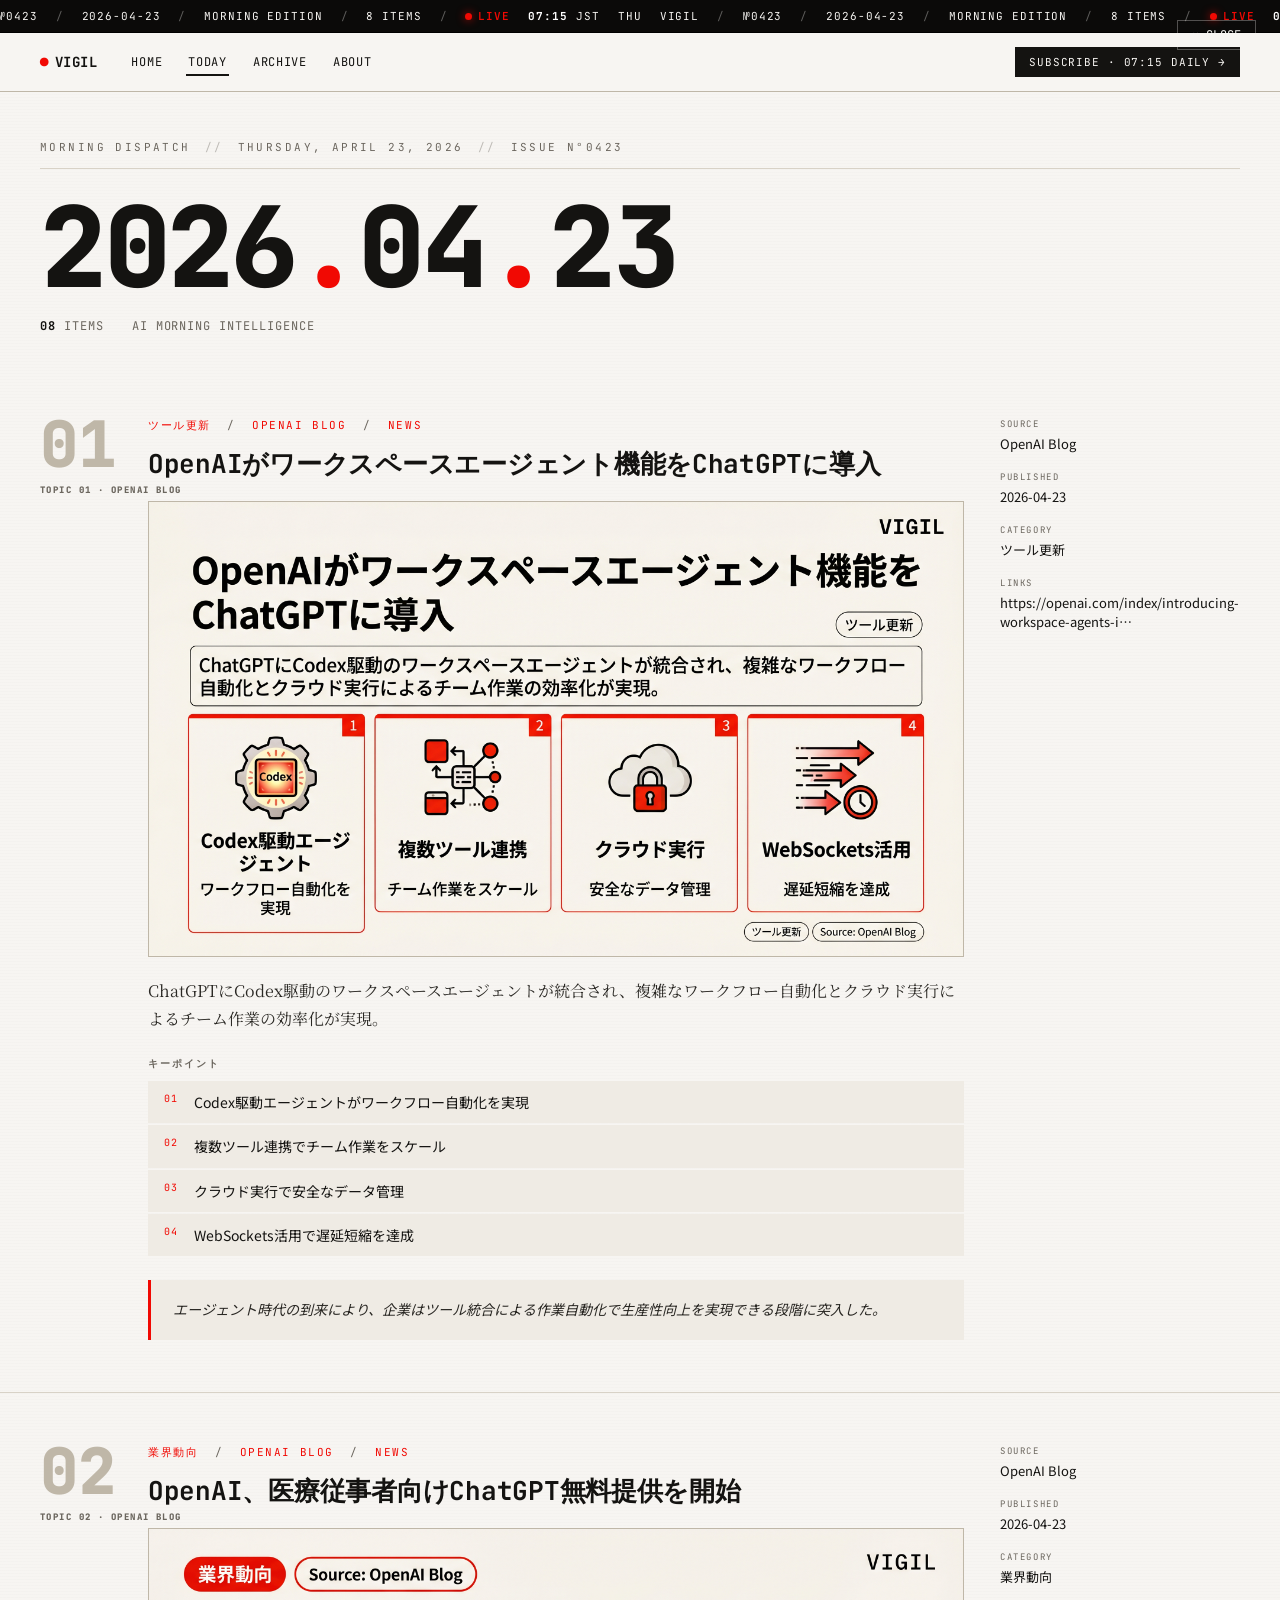
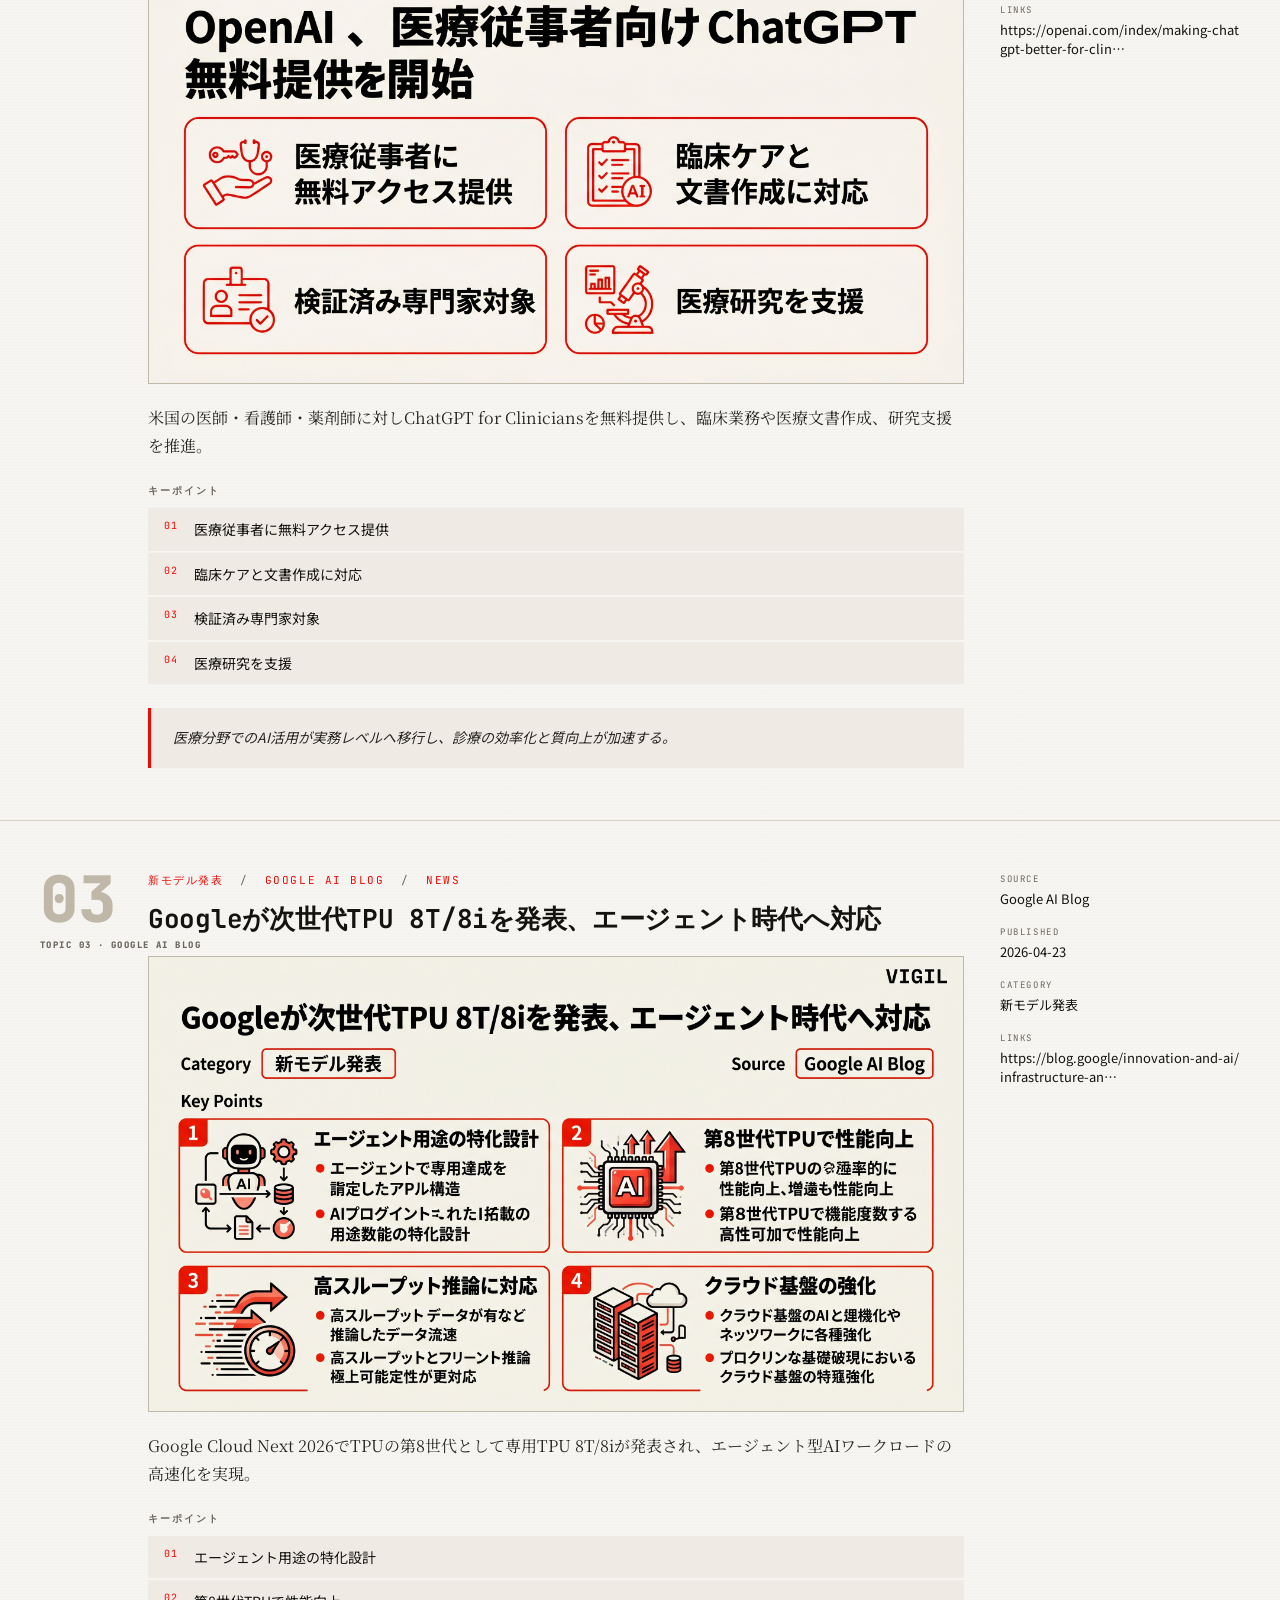
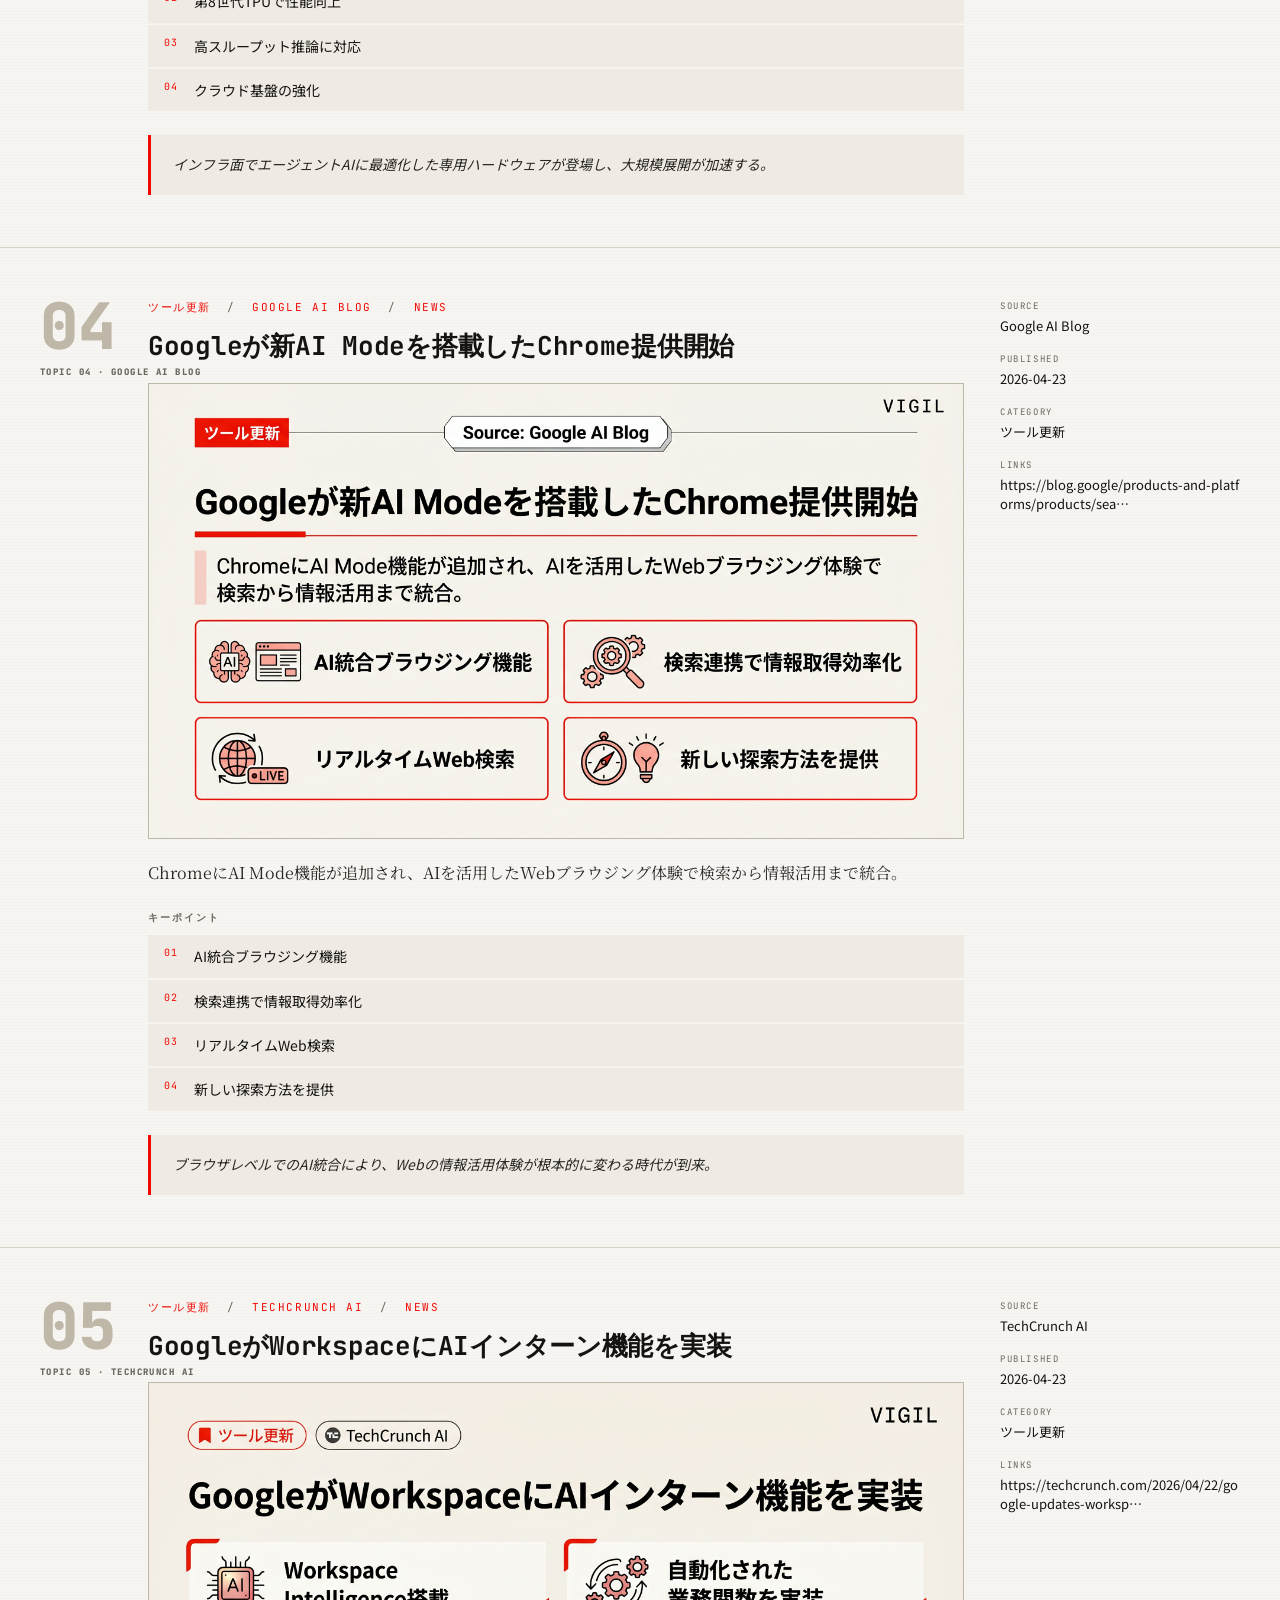
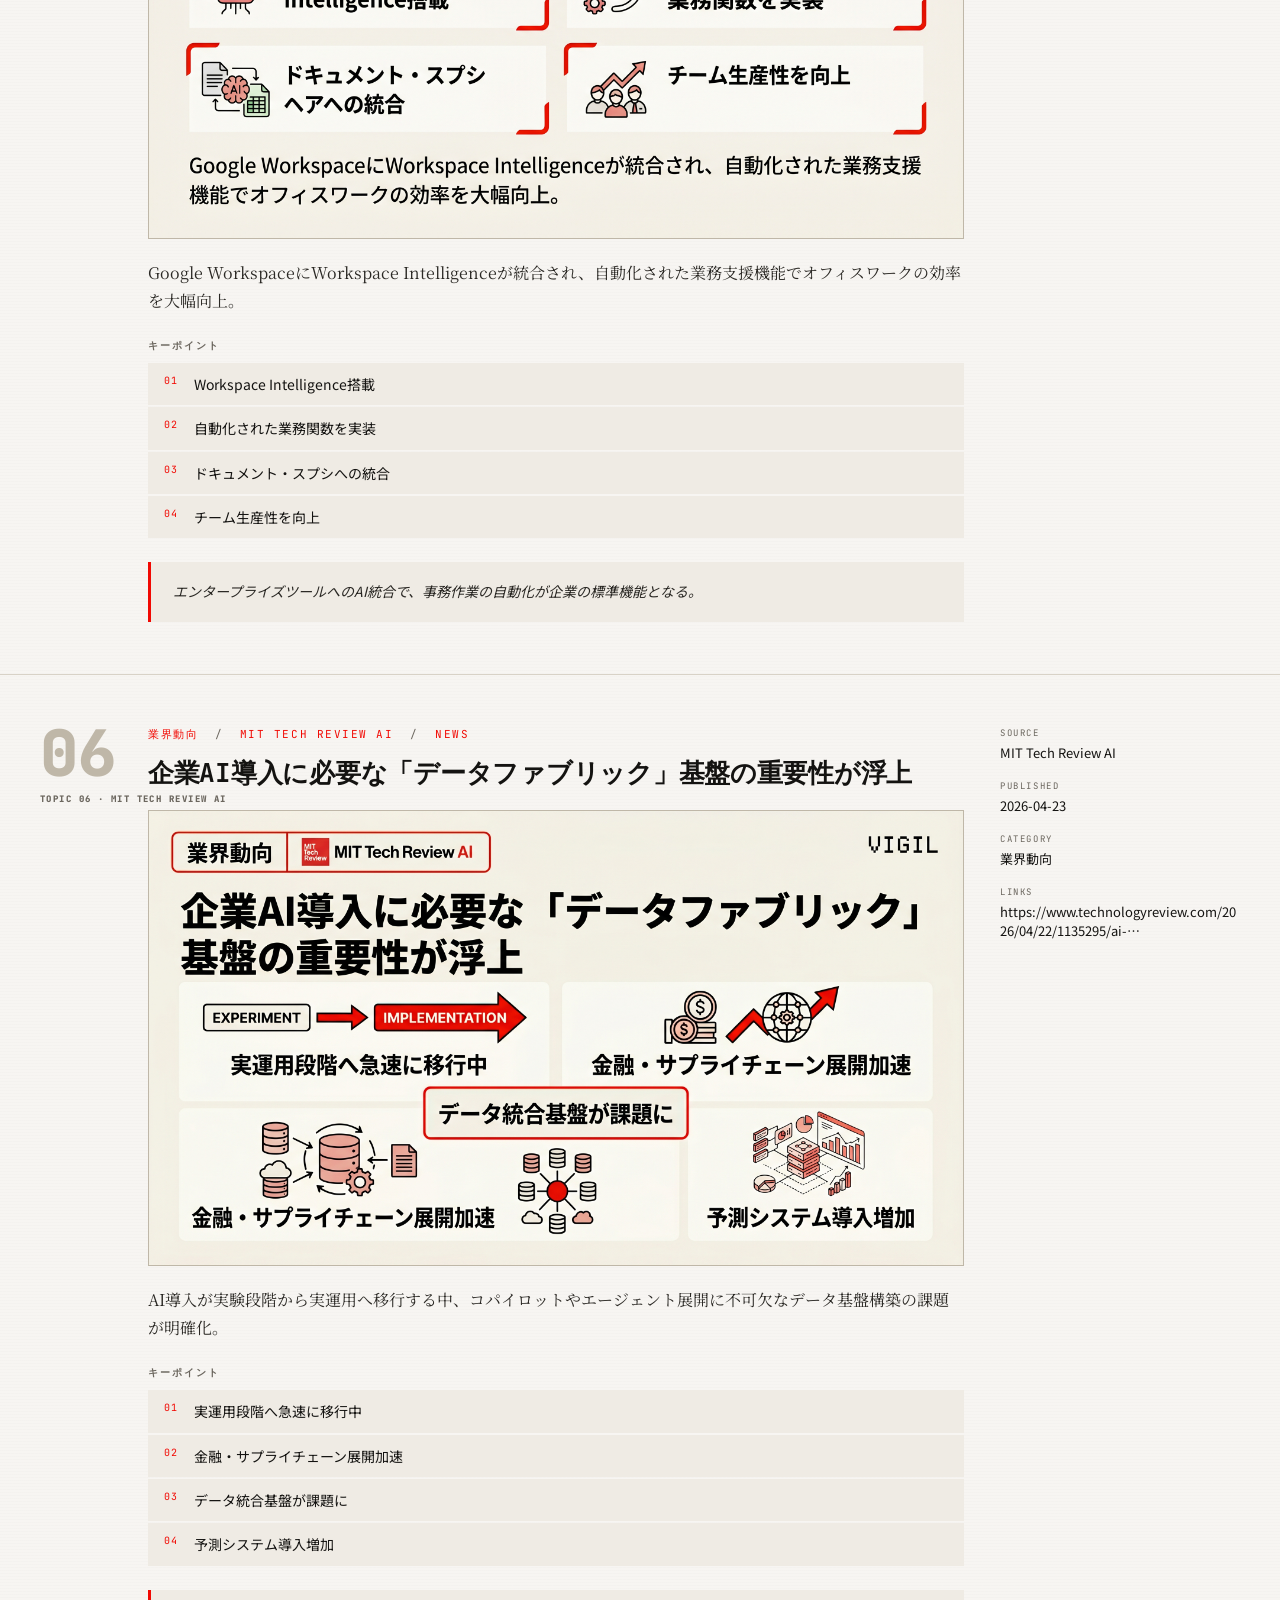
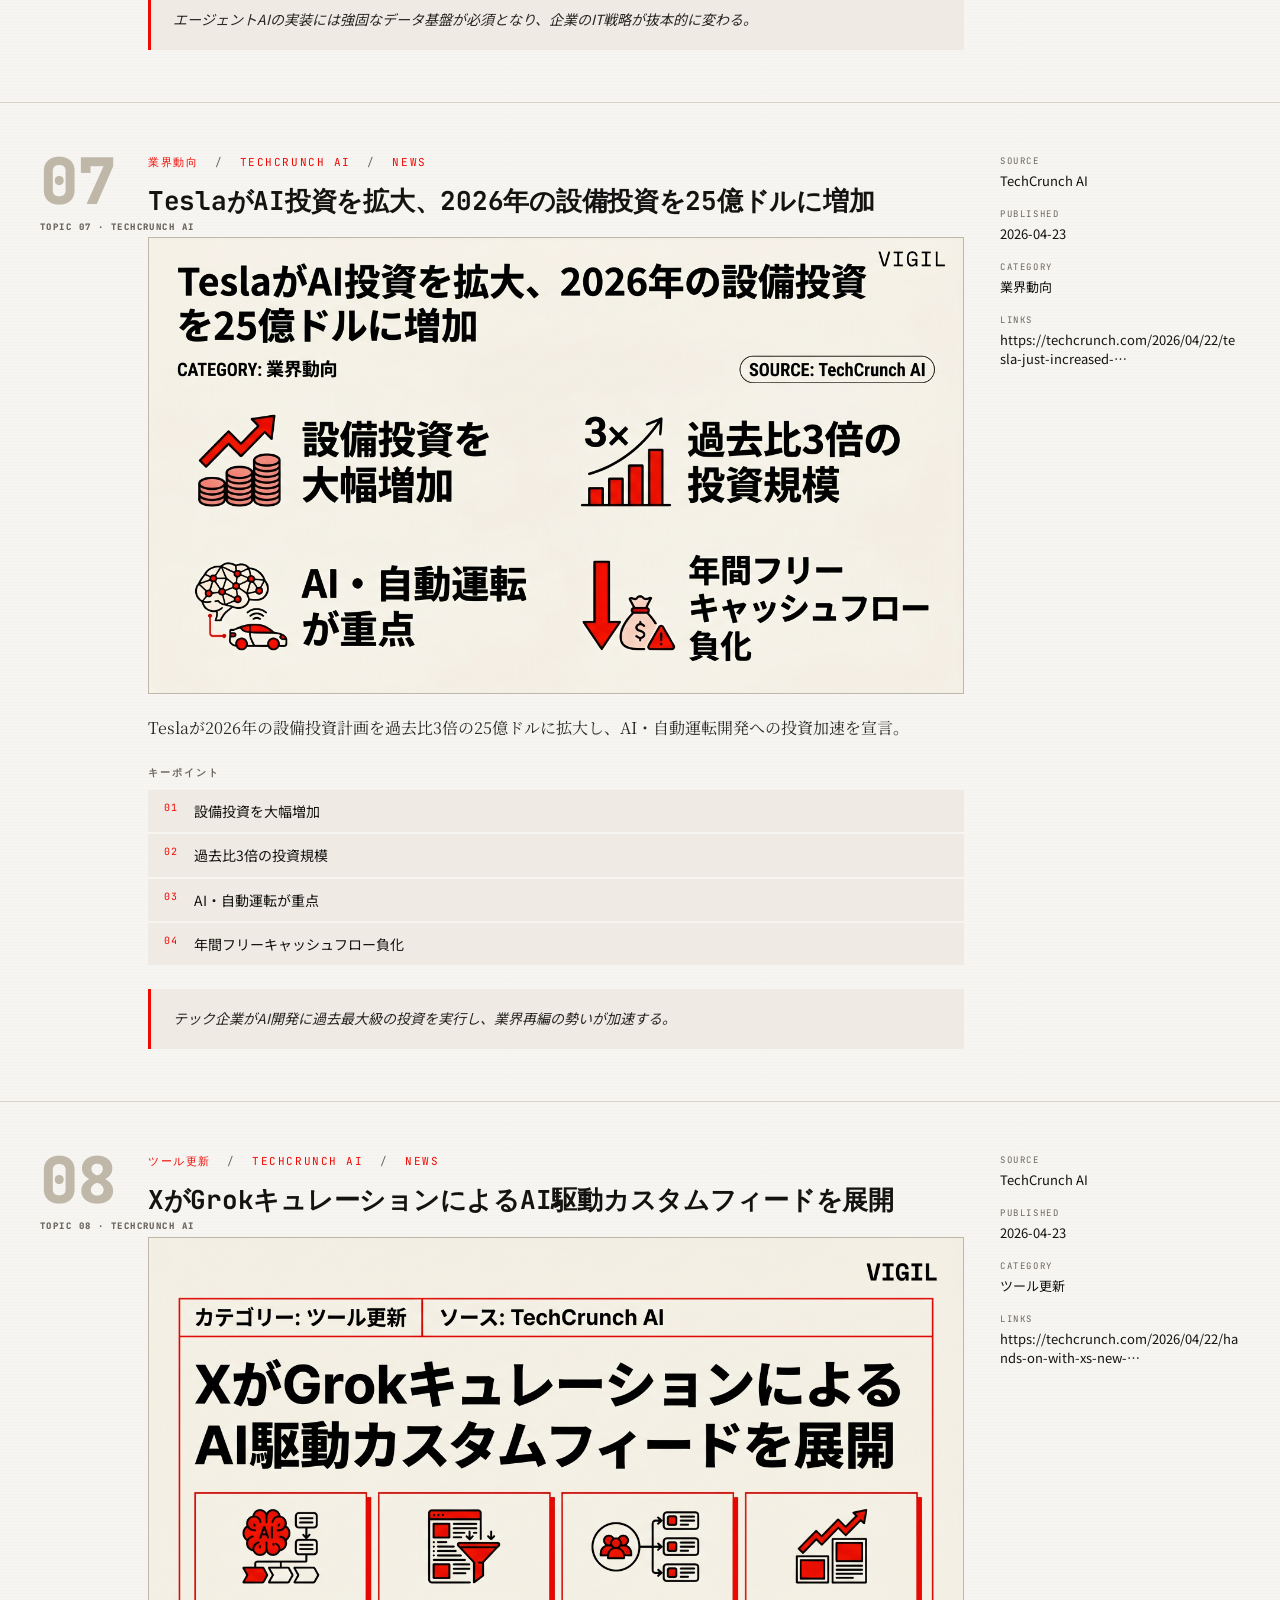
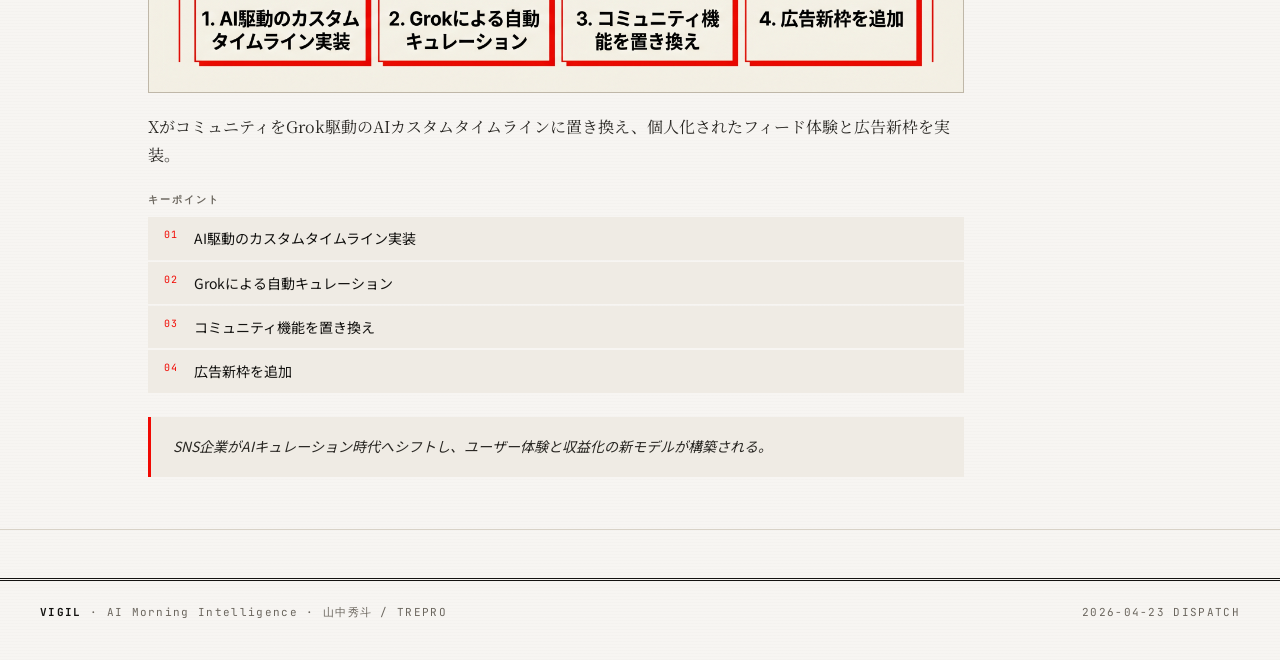
==== docs/news/2026-04-23/index.html @ 1c1ca0e2 "fix: replace IntersectionObserver with CSS keyframe animation — cards always visible" ====
<!DOCTYPE html>
<html lang="ja">
<head>
<meta charset="UTF-8" />
<meta name="viewport" content="width=device-width,initial-scale=1" />
<title>2026-04-23 Morning Dispatch — VIGIL</title>
<meta name="description" content="2026-04-23 の VIGIL モーニングディスパッチ — 8本のAI業界ニュース。" />
<link rel="preconnect" href="https://fonts.googleapis.com">
<link rel="preconnect" href="https://fonts.gstatic.com" crossorigin>
<link href="https://fonts.googleapis.com/css2?family=JetBrains+Mono:wght@400;500;600;700;800&family=Noto+Sans+JP:wght@400;500;700&family=Noto+Serif+JP:wght@400;600;700&display=swap" rel="stylesheet">
<link rel="stylesheet" href="../../assets/vigil.css" />
</head>
<body>
<style>
.date-huge{font-family:'JetBrains Mono',monospace;font-weight:800;font-size:clamp(48px,10vw,112px);line-height:.9;letter-spacing:-.03em;margin:8px 0 20px;}
.date-huge .dot{color:var(--red)}
.strap{display:flex;gap:28px;flex-wrap:wrap;font-family:'JetBrains Mono',monospace;font-size:12px;letter-spacing:.08em;text-transform:uppercase;color:var(--mute);}
.strap .count{color:var(--ink);font-weight:700}
.container{max-width:1400px;margin:0 auto;padding:0 40px}
.daily-topic{padding:52px 0;border-bottom:1px solid var(--rule);position:relative;opacity:0;transform:translateY(20px);transition:opacity .5s,transform .5s;}
.daily-topic.is-visible{opacity:1;transform:none}
.daily-topic::before{content:"";position:absolute;left:0;top:0;width:3px;height:0;background:var(--red);transition:height .4s}
.daily-topic:hover::before{height:100%}
.daily-topic .container{display:grid;grid-template-columns:72px 1fr 240px;gap:36px}
.numeral{font-family:'JetBrains Mono',monospace;font-weight:800;font-size:64px;line-height:1;color:var(--rule-2);position:relative;top:-6px;transition:color .2s}
.daily-topic:hover .numeral{color:var(--red)}
.numeral .ord{display:block;font-size:9px;letter-spacing:.16em;color:var(--mute);margin-top:8px;line-height:1.4;white-space:nowrap}
.cat-line{font-family:'JetBrains Mono',monospace;font-size:11px;letter-spacing:.14em;text-transform:uppercase;color:var(--red);margin-bottom:14px}
.cat-line .sep{color:var(--mute);margin:0 8px}
.main h2{font-family:'JetBrains Mono',monospace;font-weight:700;font-size:26px;line-height:1.3;margin:0 0 18px;letter-spacing:-.01em}
.lede{font-family:'Noto Serif JP',serif;font-size:16px;line-height:1.75;margin:0 0 24px;color:var(--ink-2)}
.main h3{font-family:'JetBrains Mono',monospace;font-size:10px;letter-spacing:.2em;text-transform:uppercase;margin:24px 0 10px;color:var(--mute)}
.keypoints{list-style:none;padding:0;margin:0 0 24px}
.keypoints li{padding:10px 14px 10px 44px;margin-bottom:2px;background:var(--paper-2);border-left:2px solid transparent;position:relative;font-size:14px;line-height:1.6;transition:border-color .15s,transform .2s}
.keypoints li:hover{border-left-color:var(--red);transform:translateX(4px)}
.keypoints li::before{content:attr(data-i);position:absolute;left:14px;top:10px;font-family:'JetBrains Mono',monospace;font-size:10px;color:var(--red);letter-spacing:.1em}
.pull{padding:18px 22px;border-left:3px solid var(--red);background:var(--paper-2);font-size:14px;line-height:1.7;color:var(--ink-2);font-style:italic;margin-top:24px;transition:border-left-width .2s,padding-left .2s}
.pull:hover{border-left-width:6px;padding-left:19px}
.slide-img{margin:20px 0;border:1px solid var(--rule-2);overflow:hidden;cursor:zoom-in;position:relative;transition:border-color .2s}
.slide-img:hover{border-color:var(--red)}
.slide-img img{width:100%;display:block;transition:transform .5s}
.slide-img:hover img{transform:scale(1.02)}
.side{font-size:13px}
.side dl{margin:0}
.side dt{font-family:'JetBrains Mono',monospace;font-size:9px;letter-spacing:.18em;text-transform:uppercase;color:var(--mute);margin:18px 0 4px}
.side dt:first-child{margin-top:0}
.side dd{margin:0;word-break:break-all}
.side dd a:hover{color:var(--red)}
.likes{font-family:'JetBrains Mono',monospace;font-weight:700;font-size:28px;color:var(--red)}
.likes-label{font-size:11px;color:var(--mute);letter-spacing:.1em;text-transform:uppercase}
.lightbox-overlay{display:flex;align-items:center;justify-content:center;position:fixed;inset:0;padding:24px;background:rgba(14,13,11,0);z-index:1000;pointer-events:none;transition:background .3s}
.lightbox-overlay.is-open{background:rgba(14,13,11,.93);pointer-events:auto}
.lightbox-overlay img{max-width:100%;max-height:90vh;object-fit:contain;opacity:0;transform:scale(.93);transition:opacity .35s,transform .35s}
.lightbox-overlay.is-open img{opacity:1;transform:scale(1)}
.lightbox-close{position:absolute;top:20px;right:24px;font-family:'JetBrains Mono',monospace;font-size:12px;color:#F7F5F2;cursor:pointer;background:none;border:1px solid rgba(247,245,242,.3);padding:6px 14px;transition:background .2s}
.lightbox-close:hover{background:var(--red)}
@media(max-width:900px){.daily-topic .container{grid-template-columns:1fr}.numeral{font-size:36px}.side{border-top:1px solid var(--rule);padding-top:20px}}
</style>
<div class="dispatch">
  <span class="tick">VIGIL</span>
  <span class="sep">/</span>
  <span>№0423</span>
  <span class="sep">/</span>
  <span>2026-04-23</span>
  <span class="sep">/</span>
  <span>MORNING EDITION</span>
  <span class="sep">/</span>
  <span>8 ITEMS</span>
  <span class="sep">/</span>
  <span class="live"><span class="dot"></span>LIVE</span>
  <div class="right">
    <span class="jst"><b>07:15</b> JST</span>
    <span>THU</span>
  </div>
</div>
<nav class="main">
  <div class="brand"><em>●</em>VIGIL</div>
  <ul>
    <li><a href="../../">HOME</a></li>
    <li><a href="./" class="active">TODAY</a></li>
    <li><a href="../../#archive">ARCHIVE</a></li>
    <li><a href="../../#about">ABOUT</a></li>
  </ul>
  <button class="subscribe" onclick="return false">SUBSCRIBE · 07:15 DAILY →</button>
</nav>
<div class="hero-wrap">
  <div class="edition-line">
    MORNING DISPATCH
    <span class="sep">//</span>
    THURSDAY, APRIL 23, 2026
    <span class="sep">//</span>
    ISSUE N°0423
  </div>
  <h1 class="date-huge">2026<span class="dot">.</span>04<span class="dot">.</span>23</h1>
  <div class="strap">
    <span><span class="count">08</span>&nbsp;ITEMS</span>
    <span>AI MORNING INTELLIGENCE</span>
  </div>
</div>

<article class="daily-topic" id="topic-1">
  <div class="container">
    <aside class="numeral">01<span class="ord">TOPIC 01 · OPENAI BLOG</span></aside>
    <div class="main">
      <div class="cat-line">
        ツール更新 <span class="sep">/</span> OpenAI Blog <span class="sep">/</span> NEWS
      </div>
      <h2>OpenAIがワークスペースエージェント機能をChatGPTに導入</h2>
      <div class="slide-img zoom-image" data-src="../../assets/images/2026-04-23/topic_1.png" data-alt="OpenAIがワークスペースエージェント機能をChatGPTに導入" role="button" tabindex="0">
        <img src="../../assets/images/2026-04-23/topic_1.png" alt="OpenAIがワークスペースエージェント機能をChatGPTに導入" loading="lazy" />
      </div>
      <p class="lede">ChatGPTにCodex駆動のワークスペースエージェントが統合され、複雑なワークフロー自動化とクラウド実行によるチーム作業の効率化が実現。</p>
      <h3>キーポイント</h3>
      <ul class="keypoints">
        <li data-i="01">Codex駆動エージェントがワークフロー自動化を実現</li>
        <li data-i="02">複数ツール連携でチーム作業をスケール</li>
        <li data-i="03">クラウド実行で安全なデータ管理</li>
        <li data-i="04">WebSockets活用で遅延短縮を達成</li>
      </ul>
      <div class="pull">エージェント時代の到来により、企業はツール統合による作業自動化で生産性向上を実現できる段階に突入した。</div>
    </div>
    <aside class="side">
      <dl>

        <dt>SOURCE</dt>
        <dd>OpenAI Blog</dd>
        <dt>PUBLISHED</dt>
        <dd>2026-04-23</dd>
        <dt>CATEGORY</dt>
        <dd>ツール更新</dd>
        <dt>LINKS</dt>
        <dd><a href="https://openai.com/index/introducing-workspace-agents-in-chatgpt">https://openai.com/index/introducing-workspace-agents-i…</a></dd>
      </dl>
    </aside>
  </div>
</article>
<article class="daily-topic" id="topic-2">
  <div class="container">
    <aside class="numeral">02<span class="ord">TOPIC 02 · OPENAI BLOG</span></aside>
    <div class="main">
      <div class="cat-line">
        業界動向 <span class="sep">/</span> OpenAI Blog <span class="sep">/</span> NEWS
      </div>
      <h2>OpenAI、医療従事者向けChatGPT無料提供を開始</h2>
      <div class="slide-img zoom-image" data-src="../../assets/images/2026-04-23/topic_2.png" data-alt="OpenAI、医療従事者向けChatGPT無料提供を開始" role="button" tabindex="0">
        <img src="../../assets/images/2026-04-23/topic_2.png" alt="OpenAI、医療従事者向けChatGPT無料提供を開始" loading="lazy" />
      </div>
      <p class="lede">米国の医師・看護師・薬剤師に対しChatGPT for Cliniciansを無料提供し、臨床業務や医療文書作成、研究支援を推進。</p>
      <h3>キーポイント</h3>
      <ul class="keypoints">
        <li data-i="01">医療従事者に無料アクセス提供</li>
        <li data-i="02">臨床ケアと文書作成に対応</li>
        <li data-i="03">検証済み専門家対象</li>
        <li data-i="04">医療研究を支援</li>
      </ul>
      <div class="pull">医療分野でのAI活用が実務レベルへ移行し、診療の効率化と質向上が加速する。</div>
    </div>
    <aside class="side">
      <dl>

        <dt>SOURCE</dt>
        <dd>OpenAI Blog</dd>
        <dt>PUBLISHED</dt>
        <dd>2026-04-23</dd>
        <dt>CATEGORY</dt>
        <dd>業界動向</dd>
        <dt>LINKS</dt>
        <dd><a href="https://openai.com/index/making-chatgpt-better-for-clinicians">https://openai.com/index/making-chatgpt-better-for-clin…</a></dd>
      </dl>
    </aside>
  </div>
</article>
<article class="daily-topic" id="topic-3">
  <div class="container">
    <aside class="numeral">03<span class="ord">TOPIC 03 · GOOGLE AI BLOG</span></aside>
    <div class="main">
      <div class="cat-line">
        新モデル発表 <span class="sep">/</span> Google AI Blog <span class="sep">/</span> NEWS
      </div>
      <h2>Googleが次世代TPU 8T/8iを発表、エージェント時代へ対応</h2>
      <div class="slide-img zoom-image" data-src="../../assets/images/2026-04-23/topic_3.png" data-alt="Googleが次世代TPU 8T/8iを発表、エージェント時代へ対応" role="button" tabindex="0">
        <img src="../../assets/images/2026-04-23/topic_3.png" alt="Googleが次世代TPU 8T/8iを発表、エージェント時代へ対応" loading="lazy" />
      </div>
      <p class="lede">Google Cloud Next 2026でTPUの第8世代として専用TPU 8T/8iが発表され、エージェント型AIワークロードの高速化を実現。</p>
      <h3>キーポイント</h3>
      <ul class="keypoints">
        <li data-i="01">エージェント用途の特化設計</li>
        <li data-i="02">第8世代TPUで性能向上</li>
        <li data-i="03">高スループット推論に対応</li>
        <li data-i="04">クラウド基盤の強化</li>
      </ul>
      <div class="pull">インフラ面でエージェントAIに最適化した専用ハードウェアが登場し、大規模展開が加速する。</div>
    </div>
    <aside class="side">
      <dl>

        <dt>SOURCE</dt>
        <dd>Google AI Blog</dd>
        <dt>PUBLISHED</dt>
        <dd>2026-04-23</dd>
        <dt>CATEGORY</dt>
        <dd>新モデル発表</dd>
        <dt>LINKS</dt>
        <dd><a href="https://blog.google/innovation-and-ai/infrastructure-and-cloud/google-cloud/tpus-8t-8i-cloud-next/">https://blog.google/innovation-and-ai/infrastructure-an…</a></dd>
      </dl>
    </aside>
  </div>
</article>
<article class="daily-topic" id="topic-4">
  <div class="container">
    <aside class="numeral">04<span class="ord">TOPIC 04 · GOOGLE AI BLOG</span></aside>
    <div class="main">
      <div class="cat-line">
        ツール更新 <span class="sep">/</span> Google AI Blog <span class="sep">/</span> NEWS
      </div>
      <h2>Googleが新AI Modeを搭載したChrome提供開始</h2>
      <div class="slide-img zoom-image" data-src="../../assets/images/2026-04-23/topic_4.png" data-alt="Googleが新AI Modeを搭載したChrome提供開始" role="button" tabindex="0">
        <img src="../../assets/images/2026-04-23/topic_4.png" alt="Googleが新AI Modeを搭載したChrome提供開始" loading="lazy" />
      </div>
      <p class="lede">ChromeにAI Mode機能が追加され、AIを活用したWebブラウジング体験で検索から情報活用まで統合。</p>
      <h3>キーポイント</h3>
      <ul class="keypoints">
        <li data-i="01">AI統合ブラウジング機能</li>
        <li data-i="02">検索連携で情報取得効率化</li>
        <li data-i="03">リアルタイムWeb検索</li>
        <li data-i="04">新しい探索方法を提供</li>
      </ul>
      <div class="pull">ブラウザレベルでのAI統合により、Webの情報活用体験が根本的に変わる時代が到来。</div>
    </div>
    <aside class="side">
      <dl>

        <dt>SOURCE</dt>
        <dd>Google AI Blog</dd>
        <dt>PUBLISHED</dt>
        <dd>2026-04-23</dd>
        <dt>CATEGORY</dt>
        <dd>ツール更新</dd>
        <dt>LINKS</dt>
        <dd><a href="https://blog.google/products-and-platforms/products/search/ai-mode-chrome/">https://blog.google/products-and-platforms/products/sea…</a></dd>
      </dl>
    </aside>
  </div>
</article>
<article class="daily-topic" id="topic-5">
  <div class="container">
    <aside class="numeral">05<span class="ord">TOPIC 05 · TECHCRUNCH AI</span></aside>
    <div class="main">
      <div class="cat-line">
        ツール更新 <span class="sep">/</span> TechCrunch AI <span class="sep">/</span> NEWS
      </div>
      <h2>GoogleがWorkspaceにAIインターン機能を実装</h2>
      <div class="slide-img zoom-image" data-src="../../assets/images/2026-04-23/topic_5.png" data-alt="GoogleがWorkspaceにAIインターン機能を実装" role="button" tabindex="0">
        <img src="../../assets/images/2026-04-23/topic_5.png" alt="GoogleがWorkspaceにAIインターン機能を実装" loading="lazy" />
      </div>
      <p class="lede">Google WorkspaceにWorkspace Intelligenceが統合され、自動化された業務支援機能でオフィスワークの効率を大幅向上。</p>
      <h3>キーポイント</h3>
      <ul class="keypoints">
        <li data-i="01">Workspace Intelligence搭載</li>
        <li data-i="02">自動化された業務関数を実装</li>
        <li data-i="03">ドキュメント・スプシへの統合</li>
        <li data-i="04">チーム生産性を向上</li>
      </ul>
      <div class="pull">エンタープライズツールへのAI統合で、事務作業の自動化が企業の標準機能となる。</div>
    </div>
    <aside class="side">
      <dl>

        <dt>SOURCE</dt>
        <dd>TechCrunch AI</dd>
        <dt>PUBLISHED</dt>
        <dd>2026-04-23</dd>
        <dt>CATEGORY</dt>
        <dd>ツール更新</dd>
        <dt>LINKS</dt>
        <dd><a href="https://techcrunch.com/2026/04/22/google-updates-workspace-to-make-ai-your-new-office-intern/">https://techcrunch.com/2026/04/22/google-updates-worksp…</a></dd>
      </dl>
    </aside>
  </div>
</article>
<article class="daily-topic" id="topic-6">
  <div class="container">
    <aside class="numeral">06<span class="ord">TOPIC 06 · MIT TECH REVIEW AI</span></aside>
    <div class="main">
      <div class="cat-line">
        業界動向 <span class="sep">/</span> MIT Tech Review AI <span class="sep">/</span> NEWS
      </div>
      <h2>企業AI導入に必要な「データファブリック」基盤の重要性が浮上</h2>
      <div class="slide-img zoom-image" data-src="../../assets/images/2026-04-23/topic_6.png" data-alt="企業AI導入に必要な「データファブリック」基盤の重要性が浮上" role="button" tabindex="0">
        <img src="../../assets/images/2026-04-23/topic_6.png" alt="企業AI導入に必要な「データファブリック」基盤の重要性が浮上" loading="lazy" />
      </div>
      <p class="lede">AI導入が実験段階から実運用へ移行する中、コパイロットやエージェント展開に不可欠なデータ基盤構築の課題が明確化。</p>
      <h3>キーポイント</h3>
      <ul class="keypoints">
        <li data-i="01">実運用段階へ急速に移行中</li>
        <li data-i="02">金融・サプライチェーン展開加速</li>
        <li data-i="03">データ統合基盤が課題に</li>
        <li data-i="04">予測システム導入増加</li>
      </ul>
      <div class="pull">エージェントAIの実装には強固なデータ基盤が必須となり、企業のIT戦略が抜本的に変わる。</div>
    </div>
    <aside class="side">
      <dl>

        <dt>SOURCE</dt>
        <dd>MIT Tech Review AI</dd>
        <dt>PUBLISHED</dt>
        <dd>2026-04-23</dd>
        <dt>CATEGORY</dt>
        <dd>業界動向</dd>
        <dt>LINKS</dt>
        <dd><a href="https://www.technologyreview.com/2026/04/22/1135295/ai-needs-a-strong-data-fabric-to-deliver-business-value/">https://www.technologyreview.com/2026/04/22/1135295/ai-…</a></dd>
      </dl>
    </aside>
  </div>
</article>
<article class="daily-topic" id="topic-7">
  <div class="container">
    <aside class="numeral">07<span class="ord">TOPIC 07 · TECHCRUNCH AI</span></aside>
    <div class="main">
      <div class="cat-line">
        業界動向 <span class="sep">/</span> TechCrunch AI <span class="sep">/</span> NEWS
      </div>
      <h2>TeslaがAI投資を拡大、2026年の設備投資を25億ドルに増加</h2>
      <div class="slide-img zoom-image" data-src="../../assets/images/2026-04-23/topic_7.png" data-alt="TeslaがAI投資を拡大、2026年の設備投資を25億ドルに増加" role="button" tabindex="0">
        <img src="../../assets/images/2026-04-23/topic_7.png" alt="TeslaがAI投資を拡大、2026年の設備投資を25億ドルに増加" loading="lazy" />
      </div>
      <p class="lede">Teslaが2026年の設備投資計画を過去比3倍の25億ドルに拡大し、AI・自動運転開発への投資加速を宣言。</p>
      <h3>キーポイント</h3>
      <ul class="keypoints">
        <li data-i="01">設備投資を大幅増加</li>
        <li data-i="02">過去比3倍の投資規模</li>
        <li data-i="03">AI・自動運転が重点</li>
        <li data-i="04">年間フリーキャッシュフロー負化</li>
      </ul>
      <div class="pull">テック企業がAI開発に過去最大級の投資を実行し、業界再編の勢いが加速する。</div>
    </div>
    <aside class="side">
      <dl>

        <dt>SOURCE</dt>
        <dd>TechCrunch AI</dd>
        <dt>PUBLISHED</dt>
        <dd>2026-04-23</dd>
        <dt>CATEGORY</dt>
        <dd>業界動向</dd>
        <dt>LINKS</dt>
        <dd><a href="https://techcrunch.com/2026/04/22/tesla-just-increased-its-capex-to-25b-heres-where-the-money-is-going/">https://techcrunch.com/2026/04/22/tesla-just-increased-…</a></dd>
      </dl>
    </aside>
  </div>
</article>
<article class="daily-topic" id="topic-8">
  <div class="container">
    <aside class="numeral">08<span class="ord">TOPIC 08 · TECHCRUNCH AI</span></aside>
    <div class="main">
      <div class="cat-line">
        ツール更新 <span class="sep">/</span> TechCrunch AI <span class="sep">/</span> NEWS
      </div>
      <h2>XがGrokキュレーションによるAI駆動カスタムフィードを展開</h2>
      <div class="slide-img zoom-image" data-src="../../assets/images/2026-04-23/topic_8.png" data-alt="XがGrokキュレーションによるAI駆動カスタムフィードを展開" role="button" tabindex="0">
        <img src="../../assets/images/2026-04-23/topic_8.png" alt="XがGrokキュレーションによるAI駆動カスタムフィードを展開" loading="lazy" />
      </div>
      <p class="lede">XがコミュニティをGrok駆動のAIカスタムタイムラインに置き換え、個人化されたフィード体験と広告新枠を実装。</p>
      <h3>キーポイント</h3>
      <ul class="keypoints">
        <li data-i="01">AI駆動のカスタムタイムライン実装</li>
        <li data-i="02">Grokによる自動キュレーション</li>
        <li data-i="03">コミュニティ機能を置き換え</li>
        <li data-i="04">広告新枠を追加</li>
      </ul>
      <div class="pull">SNS企業がAIキュレーション時代へシフトし、ユーザー体験と収益化の新モデルが構築される。</div>
    </div>
    <aside class="side">
      <dl>

        <dt>SOURCE</dt>
        <dd>TechCrunch AI</dd>
        <dt>PUBLISHED</dt>
        <dd>2026-04-23</dd>
        <dt>CATEGORY</dt>
        <dd>ツール更新</dd>
        <dt>LINKS</dt>
        <dd><a href="https://techcrunch.com/2026/04/22/hands-on-with-xs-new-ai-powered-custom-feeds/">https://techcrunch.com/2026/04/22/hands-on-with-xs-new-…</a></dd>
      </dl>
    </aside>
  </div>
</article>
<div class="colophon">
  <div class="left"><b>VIGIL</b> · AI Morning Intelligence · 山中秀斗 / TREPRO</div>
  <div class="right">2026-04-23 DISPATCH</div>
</div>

<!-- Article Modal -->
<div id="article-modal" style="display:none;position:fixed;inset:0;z-index:2000;background:rgba(14,13,11,0);transition:background .3s;pointer-events:none;">
  <div id="modal-box" style="position:absolute;top:50%;left:50%;transform:translate(-50%,-48%) scale(.97);opacity:0;transition:transform .3s,opacity .3s;background:var(--paper);border:1px solid var(--rule-2);max-width:700px;width:calc(100% - 48px);max-height:88vh;overflow-y:auto;padding:0;">
    <div style="display:flex;align-items:center;justify-content:space-between;padding:16px 24px;border-bottom:1px solid var(--rule);position:sticky;top:0;background:var(--paper);z-index:1;">
      <span id="modal-cat" style="font-family:'JetBrains Mono',monospace;font-size:10px;letter-spacing:.18em;text-transform:uppercase;color:var(--red)"></span>
      <button id="modal-close" style="font-family:'JetBrains Mono',monospace;font-size:11px;letter-spacing:.1em;background:none;border:1px solid var(--rule-2);padding:5px 12px;cursor:pointer;color:var(--ink);transition:background .2s,color .2s;">✕ CLOSE</button>
    </div>
    <div style="padding:28px 32px 32px;">
      <h2 id="modal-title" style="font-family:'JetBrains Mono',monospace;font-weight:700;font-size:22px;line-height:1.35;margin:0 0 16px;"></h2>
      <p id="modal-lede" style="font-family:'Noto Serif JP',serif;font-size:15px;line-height:1.8;color:var(--ink-2);margin:0 0 22px;"></p>
      <div id="modal-kp" style="margin:0 0 22px;"></div>
      <div id="modal-pull" style="padding:14px 18px;border-left:3px solid var(--red);background:var(--paper-2);font-size:13px;line-height:1.7;color:var(--ink-2);font-style:italic;margin-bottom:24px;display:none;"></div>
      <div style="display:flex;align-items:center;justify-content:space-between;flex-wrap:wrap;gap:12px;">
        <span id="modal-src" style="font-family:'JetBrains Mono',monospace;font-size:11px;color:var(--mute);letter-spacing:.08em;"></span>
        <a id="modal-link" href="#" style="font-family:'JetBrains Mono',monospace;font-size:12px;letter-spacing:.1em;color:var(--paper);background:var(--ink);padding:9px 20px;text-decoration:none;transition:background .2s;">FULL ARTICLE →</a>
      </div>
    </div>
  </div>
</div>

<!-- Image Lightbox -->
<div class="lightbox-overlay" id="lightbox">
  <button class="lightbox-close" id="lightbox-close">× CLOSE</button>
  <img src="" id="lightbox-img" alt="" />
</div>

<script>
(function(){
  /* ── modal ── */
  var modal=document.getElementById('article-modal');
  var box=document.getElementById('modal-box');
  var mclose=document.getElementById('modal-close');

  function openModal(card){
    var d=card.dataset;
    document.getElementById('modal-cat').textContent=d.category||'';
    document.getElementById('modal-title').textContent=d.title||'';
    document.getElementById('modal-lede').textContent=d.lede||'';
    document.getElementById('modal-src').textContent=d.source||'';
    var linkEl=document.getElementById('modal-link');
    linkEl.href=d.link||'#';

    /* keypoints */
    var kpEl=document.getElementById('modal-kp');
    kpEl.innerHTML='';
    try{
      var kps=JSON.parse(d.keypoints||'[]');
      if(kps.length){
        var ul=document.createElement('ul');
        ul.style.cssText='list-style:none;padding:0;margin:0;';
        kps.forEach(function(kp,i){
          var li=document.createElement('li');
          li.style.cssText='padding:9px 12px 9px 38px;margin-bottom:2px;background:var(--paper-2);position:relative;font-size:13px;line-height:1.6;border-left:2px solid transparent;transition:border-color .15s;';
          li.onmouseenter=function(){this.style.borderLeftColor='var(--red)';}; li.onmouseleave=function(){this.style.borderLeftColor='transparent';};
          var num=document.createElement('span');
          num.style.cssText='position:absolute;left:12px;top:9px;font-family:JetBrains Mono,monospace;font-size:10px;color:var(--red);';
          num.textContent=String(i+1).padStart(2,'0');
          li.appendChild(num); li.appendChild(document.createTextNode(kp));
          ul.appendChild(li);
        });
        kpEl.appendChild(ul);
      }
    }catch(e){}

    /* pull */
    var pullEl=document.getElementById('modal-pull');
    if(d.pull){pullEl.textContent=d.pull;pullEl.style.display='block';}
    else{pullEl.style.display='none';}

    modal.style.display='flex'; modal.style.alignItems='center'; modal.style.justifyContent='center';
    modal.style.pointerEvents='auto';
    requestAnimationFrame(function(){
      modal.style.background='rgba(14,13,11,.88)';
      box.style.opacity='1'; box.style.transform='translate(-50%,-50%) scale(1)';
    });
    document.body.style.overflow='hidden';
  }

  function closeModal(){
    modal.style.background='rgba(14,13,11,0)';
    box.style.opacity='0'; box.style.transform='translate(-50%,-48%) scale(.97)';
    setTimeout(function(){modal.style.display='none';modal.style.pointerEvents='none';},300);
    document.body.style.overflow='';
  }

  mclose.addEventListener('click',closeModal);
  modal.addEventListener('click',function(e){if(e.target===modal)closeModal();});
  document.getElementById('modal-close').onmouseover=function(){this.style.background='var(--red)';this.style.color='#fff';this.style.borderColor='var(--red)';};
  document.getElementById('modal-close').onmouseout=function(){this.style.background='';this.style.color='var(--ink)';this.style.borderColor='var(--rule-2)';};

  /* tcard click → modal */
  document.querySelectorAll('.tcard[data-title]').forEach(function(card){
    card.style.cursor='pointer';
    card.addEventListener('click',function(e){
      if(e.target.tagName==='A')return;
      openModal(card);
    });
  });

  /* ── category filter ── */
  document.querySelectorAll('.filter-pill').forEach(function(pill){
    pill.addEventListener('click',function(){
      var cat=pill.dataset.cat;
      document.querySelectorAll('.filter-pill').forEach(function(p){p.classList.remove('active');});
      pill.classList.add('active');
      document.querySelectorAll('.tcard').forEach(function(c){
        if(!cat||c.dataset.category===cat||cat==='ALL'){
          c.style.opacity='1'; c.style.pointerEvents=''; c.style.transform='';
        } else {
          c.style.opacity='.2'; c.style.pointerEvents='none'; c.style.transform='scale(.97)';
        }
      });
    });
  });

  /* ── image lightbox ── */
  var overlay=document.getElementById('lightbox');
  var img=document.getElementById('lightbox-img');
  var close=document.getElementById('lightbox-close');
  document.querySelectorAll('.zoom-image').forEach(function(el){
    el.addEventListener('click',function(e){e.stopPropagation();
      img.src=''; overlay.classList.add('is-open');
      setTimeout(function(){ img.src=el.dataset.src; img.alt=el.dataset.alt||''; },20);
    });
  });
  function closeBox(){
    img.style.opacity='0'; img.style.transform='scale(0.93)';
    setTimeout(function(){ overlay.classList.remove('is-open'); img.src=''; img.style.opacity=''; img.style.transform=''; },300);
  }
  close.addEventListener('click',closeBox);
  overlay.addEventListener('click',function(e){if(e.target===overlay)closeBox();});
  document.addEventListener('keydown',function(e){if(e.key==='Escape'){closeBox();closeModal();}});

  /* ── scroll fade-in: .daily-topic (デイリーページ専用) ── */
  var fadeEls=document.querySelectorAll('.daily-topic');
  if('IntersectionObserver' in window){
    var io=new IntersectionObserver(function(entries){
      entries.forEach(function(e){if(e.isIntersecting){e.target.classList.add('is-visible');io.unobserve(e.target);}});
    },{threshold:0.05,rootMargin:'0px 0px -24px 0px'});
    fadeEls.forEach(function(el){io.observe(el);});
  } else { fadeEls.forEach(function(el){el.classList.add('is-visible');}); }

  /* ── dispatch ticker ── */
  var row=document.querySelector('.dispatch');
  if(row && row.dataset.ticker!=='off'){
    var inner=row.innerHTML; row.innerHTML=inner+inner;
    var pos=0,spd=0.4;
    (function tick(){pos+=spd;if(pos>=row.scrollWidth/2)pos=0;row.scrollLeft=pos;requestAnimationFrame(tick);})();
  }
})();
</script>

</body>
</html>
---- docs/assets/vigil.css ----
/* =============================================================
 * VIGIL · AI Morning Intelligence
 * Stylesheet · v1.0 · 2026-04-24
 * -----------------------------------------------------------
 * 朝刊 × ターミナル — AIニュースサイト用スタイルシート
 * Extracted from VIGIL Home.html
 *
 * HOW TO USE
 *   <head>
 *     <link rel="preconnect" href="https://fonts.googleapis.com">
 *     <link rel="preconnect" href="https://fonts.gstatic.com" crossorigin>
 *     <link href="https://fonts.googleapis.com/css2?family=JetBrains+Mono:wght@400;500;600;700;800&family=Noto+Sans+JP:wght@400;500;700&family=Noto+Serif+JP:wght@400;600;700&display=swap" rel="stylesheet">
 *     <link rel="stylesheet" href="/assets/vigil.css">
 *   </head>
 *
 * COLORS       paper #F7F5F2 / ink #141311 / red #F10903 (TREPRO)
 * FONTS        JetBrains Mono (mono) / Noto Sans JP (body) / Noto Serif JP (lede)
 * LAYOUT       max-width 1400px, 40px side padding, 4-col today grid
 *
 * DOM COMPONENTS EXPECTED
 *   .dispatch                  — top black status bar
 *   nav.main                   — sticky navigation
 *   .hero-wrap > .hero         — masthead w/ logo + today CTA
 *     .logo-block h1           — wordmark
 *     .today-cta (a)           — black CTA block linking to today's issue
 *   .stats-row                 — KPI bar
 *   .section-head              — section heading w/ kicker + count
 *   .today-strip               — pills row above today-grid
 *   .today-grid > .tcard(.lead)— today's item cards (first = .tcard.lead)
 *     .tcard .tl               — topline (number + category)
 *     .tcard h3                — headline (JetBrains Mono)
 *     .tcard .lede             — description
 *     .tcard .foot             — source + go link
 *     .tcard.lead .slide       — 16:9 hero slide area
 *   .archive > .archive-list > .arow(.today) — archive timeline
 *   .about .card-about + .about .sources     — about + sources lists
 *   .colophon                  — footer
 * =============================================================
 */

:root{
    --paper:#F7F5F2;
    --paper-2:#EFEBE4;
    --ink:#141311;
    --ink-2:#2A2824;
    --mute:#6B665E;
    --rule:#D8D2C7;
    --rule-2:#BFB7A8;
    --red:#F10903;
    --red-ink:#B80702;
    --mono:'JetBrains Mono', ui-monospace, SFMono-Regular, monospace;
    --sans:'Noto Sans JP', system-ui, -apple-system, sans-serif;
    --serif:'Noto Serif JP', 'Times New Roman', serif;
  }
  *{box-sizing:border-box}
  html,body{margin:0;padding:0;background:var(--paper);color:var(--ink);font-family:var(--sans);}
  body{
    background:
      repeating-linear-gradient(0deg, rgba(20,19,17,0.012) 0 1px, transparent 1px 3px),
      var(--paper);
    -webkit-font-smoothing:antialiased;
  }
  a{color:inherit;text-decoration:none}
  button{font-family:inherit}

  /* ============ DISPATCH BAR ============ */
  .dispatch{
    background:#0B0A09;color:#F7F5F2;
    font-family:var(--mono);font-size:11px;letter-spacing:0.08em;
    padding:9px 24px;display:flex;gap:18px;align-items:center;
    overflow:hidden;white-space:nowrap;border-bottom:1px solid #000;
  }
  .dispatch .sep{opacity:.35}
  .dispatch .live{display:inline-flex;align-items:center;gap:6px;color:var(--red);font-weight:600;}
  .dispatch .dot{width:7px;height:7px;border-radius:50%;background:var(--red);box-shadow:0 0 8px rgba(241,9,3,0.8);animation:pulse 1.6s infinite;}
  @keyframes pulse{0%,100%{opacity:1}50%{opacity:.3}}
  .dispatch .right{margin-left:auto;display:flex;gap:18px;align-items:center}
  .dispatch .right .jst b{letter-spacing:.1em;color:#fff}

  /* ============ NAV ============ */
  nav.main{
    border-bottom:1px solid var(--rule-2);padding:14px 40px;
    display:flex;align-items:center;gap:32px;background:var(--paper);
    position:sticky;top:0;z-index:50;
  }
  nav.main .brand{font-family:var(--mono);font-weight:700;letter-spacing:.04em;font-size:14px;}
  nav.main .brand em{font-style:normal;color:var(--red);margin-right:6px}
  nav.main ul{display:flex;gap:22px;list-style:none;margin:0;padding:0;font-family:var(--mono);font-size:12px;letter-spacing:.06em}
  nav.main ul a{padding:4px 2px;border-bottom:2px solid transparent}
  nav.main ul a.active{border-color:var(--ink)}
  nav.main ul a:hover{border-color:var(--rule-2)}
  nav.main .subscribe{
    margin-left:auto;font-family:var(--mono);font-size:11px;letter-spacing:.08em;
    padding:8px 14px;background:var(--ink);color:var(--paper);border:none;cursor:pointer;
  }
  nav.main .subscribe:hover{background:var(--red)}

  /* ============ HERO ============ */
  .hero-wrap{
    max-width:1400px;margin:0 auto;padding:48px 40px 32px;
  }
  .edition-line{
    font-family:var(--mono);font-size:11px;letter-spacing:.22em;color:var(--mute);
    display:flex;gap:14px;align-items:center;
    padding-bottom:14px;border-bottom:1px solid var(--rule);margin-bottom:28px;
  }
  .edition-line .sep{opacity:.4}

  .hero{
    display:grid;grid-template-columns:1.2fr .9fr;gap:48px;align-items:end;
    padding-bottom:28px;border-bottom:3px double var(--ink);
  }
  .hero .logo-block h1{
    font-family:var(--mono);font-weight:800;
    font-size:clamp(110px, 18vw, 280px);
    letter-spacing:-0.045em;line-height:.82;margin:0;color:var(--ink);
  }
  .hero .logo-block h1 .dot{color:var(--red)}
  .hero .logo-block .sub{
    font-family:var(--mono);font-size:13px;letter-spacing:.24em;
    color:var(--mute);margin-top:18px;
  }
  .hero .logo-block .sub b{color:var(--ink);letter-spacing:.18em}
  .hero .logo-block .tagline{
    font-family:var(--serif);font-size:20px;line-height:1.6;
    margin-top:20px;max-width:560px;
  }
  .hero .logo-block .tagline b{color:var(--red);font-weight:600}

  .hero .today-cta{
    background:var(--ink);color:var(--paper);
    padding:28px 30px;
    display:flex;flex-direction:column;gap:18px;
    position:relative;overflow:hidden;
    border:1px solid var(--ink);
  }
  .hero .today-cta::after{
    content:"";position:absolute;right:-80px;top:-80px;width:260px;height:260px;border-radius:50%;
    background:radial-gradient(closest-side, rgba(241,9,3,.45), transparent 70%);
    pointer-events:none;
  }
  .hero .today-cta .ctop{
    font-family:var(--mono);font-size:11px;letter-spacing:.22em;
    display:flex;justify-content:space-between;align-items:center;
    color:#A8A196;
  }
  .hero .today-cta .ctop b{color:var(--red)}
  .hero .today-cta h2{
    font-family:var(--mono);font-weight:700;font-size:72px;letter-spacing:-.03em;
    margin:0;line-height:.95;
  }
  .hero .today-cta h2 .issue{
    display:block;font-size:14px;letter-spacing:.18em;color:#A8A196;font-weight:500;margin-top:10px;
  }
  .hero .today-cta .headline{
    font-family:var(--serif);font-size:18px;line-height:1.55;
    border-top:1px solid #2A2824;padding-top:16px;
  }
  .hero .today-cta .headline em{font-style:normal;color:var(--red)}
  .hero .today-cta .gotoday{
    font-family:var(--mono);font-size:13px;letter-spacing:.12em;font-weight:600;
    display:inline-flex;align-items:center;gap:10px;
    background:var(--red);color:var(--paper);
    padding:14px 18px;
    align-self:flex-start;
  }
  .hero .today-cta .gotoday:hover{background:#fff;color:var(--ink)}
  .hero .today-cta .meta-grid{
    display:grid;grid-template-columns:1fr 1fr 1fr;
    border-top:1px solid #2A2824;padding-top:14px;gap:14px;
    font-family:var(--mono);
  }
  .hero .today-cta .meta-grid .k{font-size:10px;letter-spacing:.18em;color:#A8A196}
  .hero .today-cta .meta-grid .v{font-size:18px;font-weight:700;margin-top:3px}
  .hero .today-cta .meta-grid .v em{color:var(--red);font-style:normal}

  .stats-row{
    display:flex;gap:0;margin-top:24px;
    border:1px solid var(--rule);
  }
  .stats-row .stat{
    flex:1;padding:16px 20px;border-right:1px solid var(--rule);
    font-family:var(--mono);
  }
  .stats-row .stat:last-child{border-right:none}
  .stats-row .stat .k{font-size:10px;letter-spacing:.2em;color:var(--mute)}
  .stats-row .stat .v{font-size:26px;font-weight:700;letter-spacing:-.02em;margin-top:4px}
  .stats-row .stat .n{font-size:11px;color:var(--mute);margin-top:2px;letter-spacing:.05em}

  /* ============ SECTION HEAD ============ */
  .section-head{
    max-width:1400px;margin:56px auto 0;padding:0 40px;
    display:flex;align-items:baseline;gap:18px;
    border-bottom:1px solid var(--ink);padding-bottom:14px;
  }
  .section-head .kicker{font-family:var(--mono);font-size:12px;font-weight:600;letter-spacing:.2em;color:var(--red);}
  .section-head h2{font-family:var(--mono);font-size:28px;font-weight:700;letter-spacing:-.01em;margin:0;}
  .section-head .jp{font-family:var(--sans);font-size:13px;color:var(--mute);font-weight:500;}
  .section-head .count{margin-left:auto;font-family:var(--mono);font-size:11px;letter-spacing:.15em;color:var(--mute);}
  .section-head .morelink{
    font-family:var(--mono);font-size:11px;letter-spacing:.12em;color:var(--ink);
    padding-bottom:2px;border-bottom:1px solid var(--ink);margin-left:18px;
  }
  .section-head .morelink:hover{color:var(--red);border-color:var(--red)}

  /* ============ TODAY BAR (kicker of summaries) ============ */
  .today-strip{
    max-width:1400px;margin:22px auto 0;padding:0 40px;
    display:flex;align-items:center;gap:14px;
    font-family:var(--mono);font-size:11px;letter-spacing:.12em;color:var(--mute);
  }
  .today-strip .pill{
    border:1px solid var(--ink);padding:4px 10px;color:var(--ink);
  }
  .today-strip .pill.red{background:var(--red);color:var(--paper);border-color:var(--red)}
  .today-strip .bar{
    flex:1;height:1px;background:var(--rule-2);
  }

  /* ============ TODAY CARDS ============ */
  .today-grid{
    max-width:1400px;margin:20px auto 0;padding:0 40px;
    display:grid;grid-template-columns:repeat(4, 1fr);gap:0;
    border-left:1px solid var(--rule);
  }
  .tcard{
    padding:22px 20px 24px;border-right:1px solid var(--rule);border-bottom:1px solid var(--rule);
    display:flex;flex-direction:column;gap:10px;
    position:relative;
    background:var(--paper);transition:background .15s;
    min-height:260px;
  }
  .tcard:hover{background:#FBF9F5}
  .tcard .tl{display:flex;align-items:center;gap:9px;}
  .tcard .tl .n{font-family:var(--mono);font-weight:700;font-size:22px;letter-spacing:-.02em}
  .tcard .tl .cat{
    font-family:var(--mono);font-size:10px;letter-spacing:.14em;
    color:var(--red);font-weight:600;padding:2px 6px;border:1px solid var(--red);
  }
  .tcard h3{
    font-family:var(--mono);font-size:16px;font-weight:700;line-height:1.25;
    letter-spacing:-.005em;margin:4px 0 0;text-wrap:pretty;
  }
  .tcard .lede{
    font-size:12.5px;line-height:1.55;color:var(--ink-2);margin:0;
    display:-webkit-box;-webkit-line-clamp:3;-webkit-box-orient:vertical;overflow:hidden;
  }
  .tcard .foot{
    margin-top:auto;padding-top:12px;border-top:1px dashed var(--rule-2);
    display:flex;align-items:center;gap:10px;
    font-family:var(--mono);font-size:10px;letter-spacing:.08em;color:var(--mute);
  }
  .tcard .foot .src{flex:1;white-space:nowrap;overflow:hidden;text-overflow:ellipsis}
  .tcard .foot .go{color:var(--ink);font-weight:600}
  .tcard .foot .go:hover{color:var(--red)}
  /* featured first card */
  .tcard.lead{
    grid-column:span 2;grid-row:span 2;background:var(--ink);color:var(--paper);
    padding:30px 28px;min-height:0;
  }
  .tcard.lead:hover{background:#1C1A17}
  .tcard.lead .tl .n{color:var(--paper);font-size:36px}
  .tcard.lead .tl .cat{background:var(--red);color:var(--paper);border-color:var(--red)}
  .tcard.lead .tl .top{
    font-family:var(--mono);font-size:10px;letter-spacing:.2em;color:var(--red);font-weight:700;
    border:1px solid var(--red);padding:2px 6px;
  }
  .tcard.lead h3{
    font-size:30px;line-height:1.12;margin-top:14px;
  }
  .tcard.lead .lede{
    font-family:var(--serif);color:#CFC9BD;font-size:15px;line-height:1.65;-webkit-line-clamp:unset;
  }
  .tcard.lead .slide{
    aspect-ratio:16/9;background:#0B0A09;margin-top:12px;position:relative;overflow:hidden;
    border:1px solid #2A2824;
  }
  .tcard.lead .slide::before{
    content:"";position:absolute;inset:0;
    background:
      linear-gradient(90deg, transparent 0 calc(100% - 1px), rgba(247,245,242,.07) calc(100% - 1px) 100%) 0 0/8.3333% 100%,
      linear-gradient(0deg, transparent 0 calc(100% - 1px), rgba(247,245,242,.07) calc(100% - 1px) 100%) 0 0/100% 8.3333%;
  }
  .tcard.lead .slide::after{
    content:"";position:absolute;right:-100px;bottom:-100px;width:320px;height:320px;border-radius:50%;
    background:radial-gradient(closest-side, rgba(241,9,3,.45), transparent 70%);
  }
  .tcard.lead .slide .sl-inner{
    position:absolute;inset:0;padding:22px;display:flex;flex-direction:column;justify-content:space-between;
  }
  .tcard.lead .slide .sl-inner .chip{font-family:var(--mono);font-size:10px;letter-spacing:.2em;color:#A8A196}
  .tcard.lead .slide .sl-inner .chip b{color:var(--red)}
  .tcard.lead .slide .sl-inner .bigt{
    font-family:var(--mono);font-weight:700;font-size:36px;line-height:1.05;letter-spacing:-.02em;color:#F7F5F2;
  }
  .tcard.lead .slide .sl-inner .bigt em{color:var(--red);font-style:normal}
  .tcard.lead .slide .sl-inner .meta{font-family:var(--mono);font-size:10px;letter-spacing:.15em;color:#A8A196;opacity:.7}
  .tcard.lead .foot{border-top-color:#2A2824;color:#A8A196}
  .tcard.lead .foot .go{color:var(--paper)}

  /* ============ ARCHIVE TIMELINE ============ */
  .archive{
    max-width:1400px;margin:22px auto 0;padding:0 40px 40px;
  }
  .archive-list{
    display:flex;flex-direction:column;
    border-top:1px solid var(--rule);
  }
  .arow{
    display:grid;
    grid-template-columns:160px 1fr 80px 140px 24px;
    gap:22px;align-items:center;
    padding:18px 0;border-bottom:1px solid var(--rule);
    cursor:pointer;transition:background .15s;
  }
  .arow:hover{background:var(--paper-2);padding-left:8px;padding-right:8px;margin-left:-8px;margin-right:-8px}
  .arow.today{background:#FBF0EF}
  .arow.today:hover{background:#F9E7E5}
  .arow .dt{
    font-family:var(--mono);font-size:14px;font-weight:600;letter-spacing:-.01em;
    display:flex;align-items:baseline;gap:8px;
  }
  .arow .dt .day{font-size:22px;letter-spacing:-.02em}
  .arow .dt .wd{color:var(--mute);font-size:11px;letter-spacing:.15em}
  .arow .head{
    font-family:var(--mono);font-size:14px;font-weight:600;line-height:1.4;
    display:-webkit-box;-webkit-line-clamp:1;-webkit-box-orient:vertical;overflow:hidden;
  }
  .arow .head em{color:var(--red);font-style:normal}
  .arow .items{
    font-family:var(--mono);font-size:12px;letter-spacing:.06em;color:var(--mute);
    text-align:right;
  }
  .arow .items b{color:var(--ink);font-size:18px;font-weight:700;letter-spacing:-.02em}
  .arow .tags{
    font-family:var(--mono);font-size:10px;letter-spacing:.08em;color:var(--mute);
    display:flex;gap:6px;flex-wrap:wrap;justify-content:flex-end;
  }
  .arow .tags span{border:1px solid var(--rule-2);padding:2px 6px}
  .arow .arr{font-family:var(--mono);color:var(--mute);text-align:right}
  .arow:hover .arr{color:var(--red)}

  /* ============ SOURCES / ABOUT ============ */
  .about{
    max-width:1400px;margin:48px auto 0;padding:0 40px;
    display:grid;grid-template-columns:1.2fr 1fr;gap:40px;
  }
  .about .card-about{
    border:1px solid var(--ink);padding:28px;
  }
  .about .card-about h3{
    font-family:var(--mono);font-size:20px;font-weight:700;letter-spacing:-.01em;margin:0 0 16px;
  }
  .about .card-about p{
    font-family:var(--serif);font-size:15px;line-height:1.75;margin:0 0 14px;color:var(--ink-2);
  }
  .about .card-about .deliverbox{
    margin-top:20px;padding-top:16px;border-top:1px dashed var(--rule-2);
    display:grid;grid-template-columns:repeat(4,1fr);gap:14px;font-family:var(--mono);
  }
  .about .card-about .deliverbox .b{font-size:10px;letter-spacing:.18em;color:var(--mute)}
  .about .card-about .deliverbox .v{font-size:14px;font-weight:700;margin-top:3px}
  .about .sources h3{
    font-family:var(--mono);font-size:14px;letter-spacing:.15em;margin:0 0 12px;color:var(--mute);font-weight:600;
  }
  .about .sources ul{
    list-style:none;padding:0;margin:0;
    display:grid;grid-template-columns:1fr 1fr;gap:0;
    border-top:1px solid var(--rule);
  }
  .about .sources li{
    padding:10px 0;border-bottom:1px solid var(--rule);
    font-family:var(--mono);font-size:12px;letter-spacing:.04em;
    display:flex;align-items:center;gap:10px;
  }
  .about .sources li .dot{width:6px;height:6px;background:var(--red);border-radius:50%;flex:none}
  .about .sources li .nm{flex:1}
  .about .sources li .cnt{color:var(--mute);font-size:10px}

  /* ============ COLOPHON & PAGER ============ */
  .colophon{
    max-width:1400px;margin:0 auto;padding:24px 40px 40px;
    border-top:3px double var(--ink);margin-top:48px;
    display:grid;grid-template-columns:1fr auto;gap:24px;align-items:center;
  }
  .colophon .left{font-family:var(--mono);font-size:11px;letter-spacing:.12em;color:var(--mute);}
  .colophon .left b{color:var(--ink)}
  .colophon .right{font-family:var(--mono);font-size:11px;letter-spacing:.12em;color:var(--mute);}

  @media (max-width:1100px){
    .hero{grid-template-columns:1fr}
    .today-grid{grid-template-columns:repeat(2,1fr)}
    .tcard.lead{grid-column:span 2;grid-row:auto}
    .arow{grid-template-columns:120px 1fr 70px 24px}
    .arow .tags{display:none}
    .about{grid-template-columns:1fr}
  }
  @media (max-width:720px){
    nav.main{padding:12px 20px;gap:16px;overflow-x:auto}
    .hero-wrap,.today-grid,.archive,.about,.colophon,.section-head,.today-strip{padding-left:20px;padding-right:20px}
    .hero .logo-block h1{font-size:72px}
    .today-grid{grid-template-columns:1fr}
    .tcard.lead{grid-column:span 1}
    .arow{grid-template-columns:100px 1fr 20px}
    .arow .items,.arow .tags{display:none}
  }
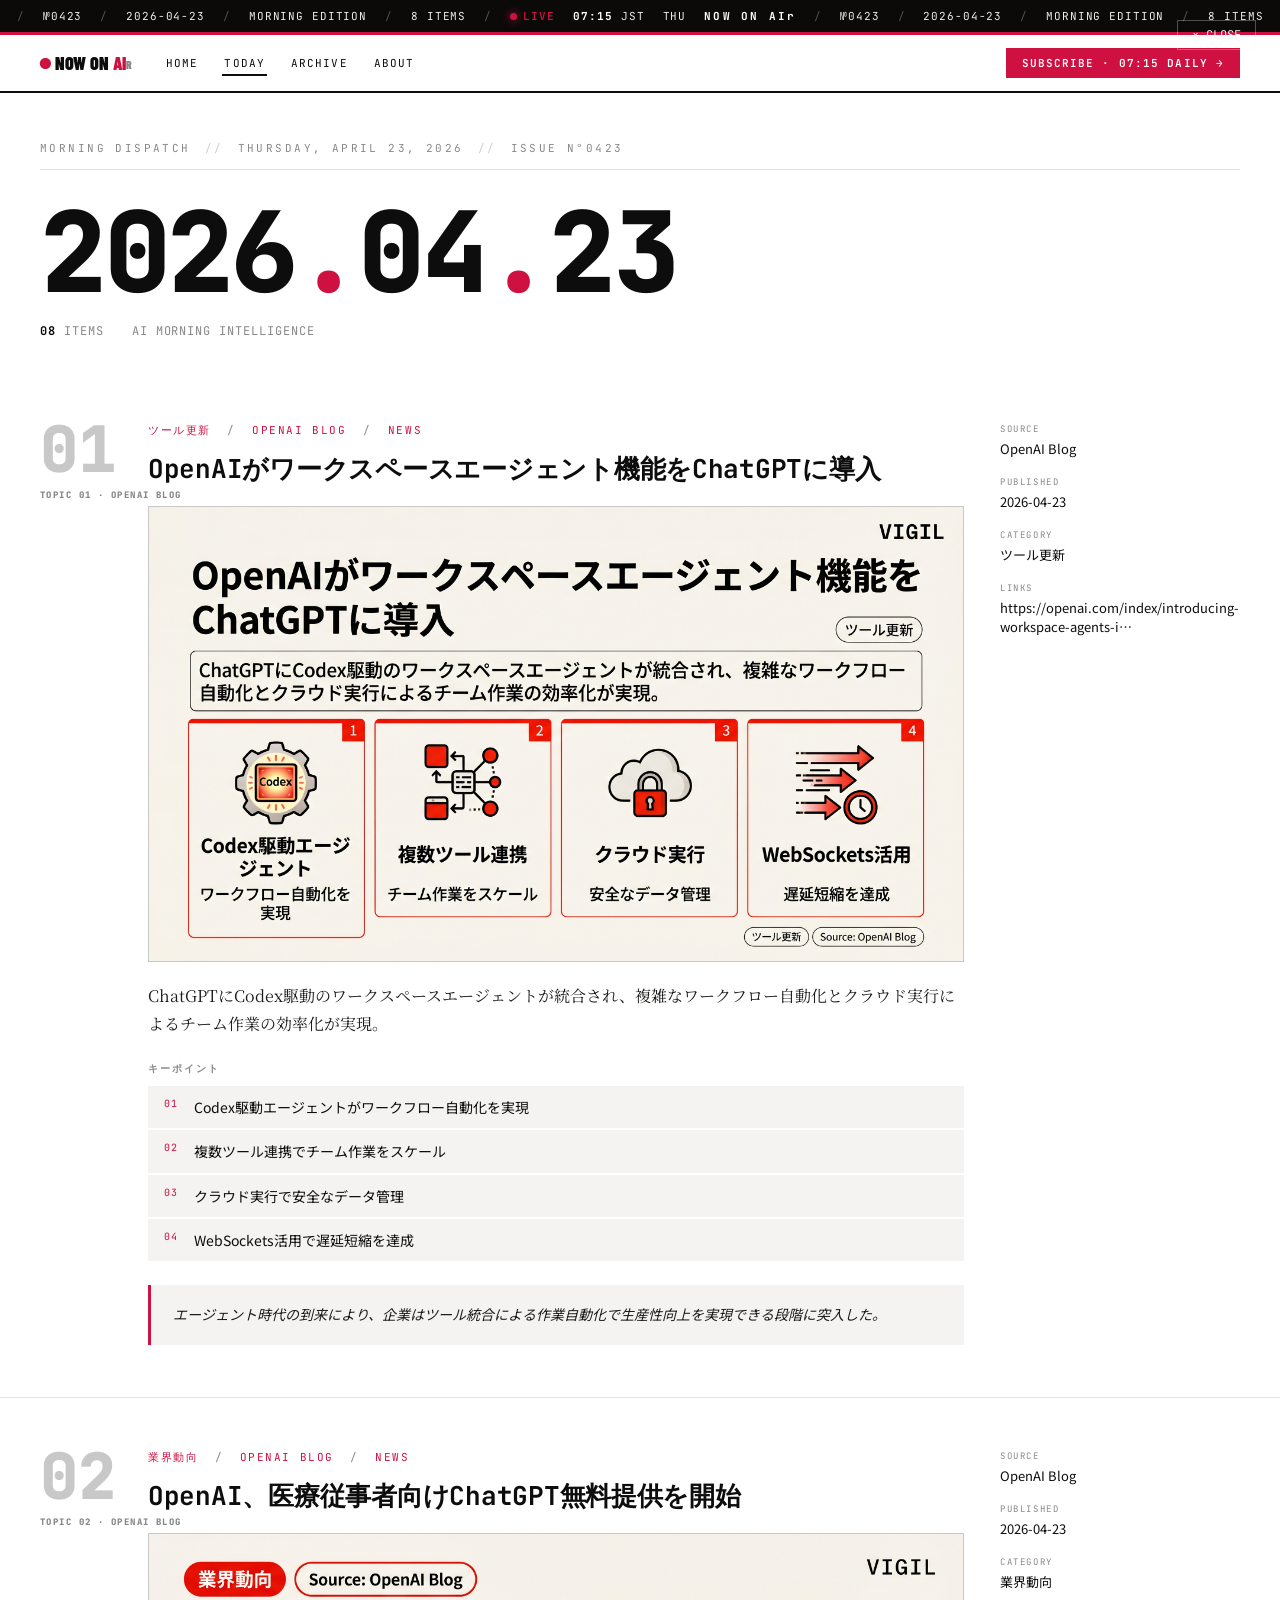
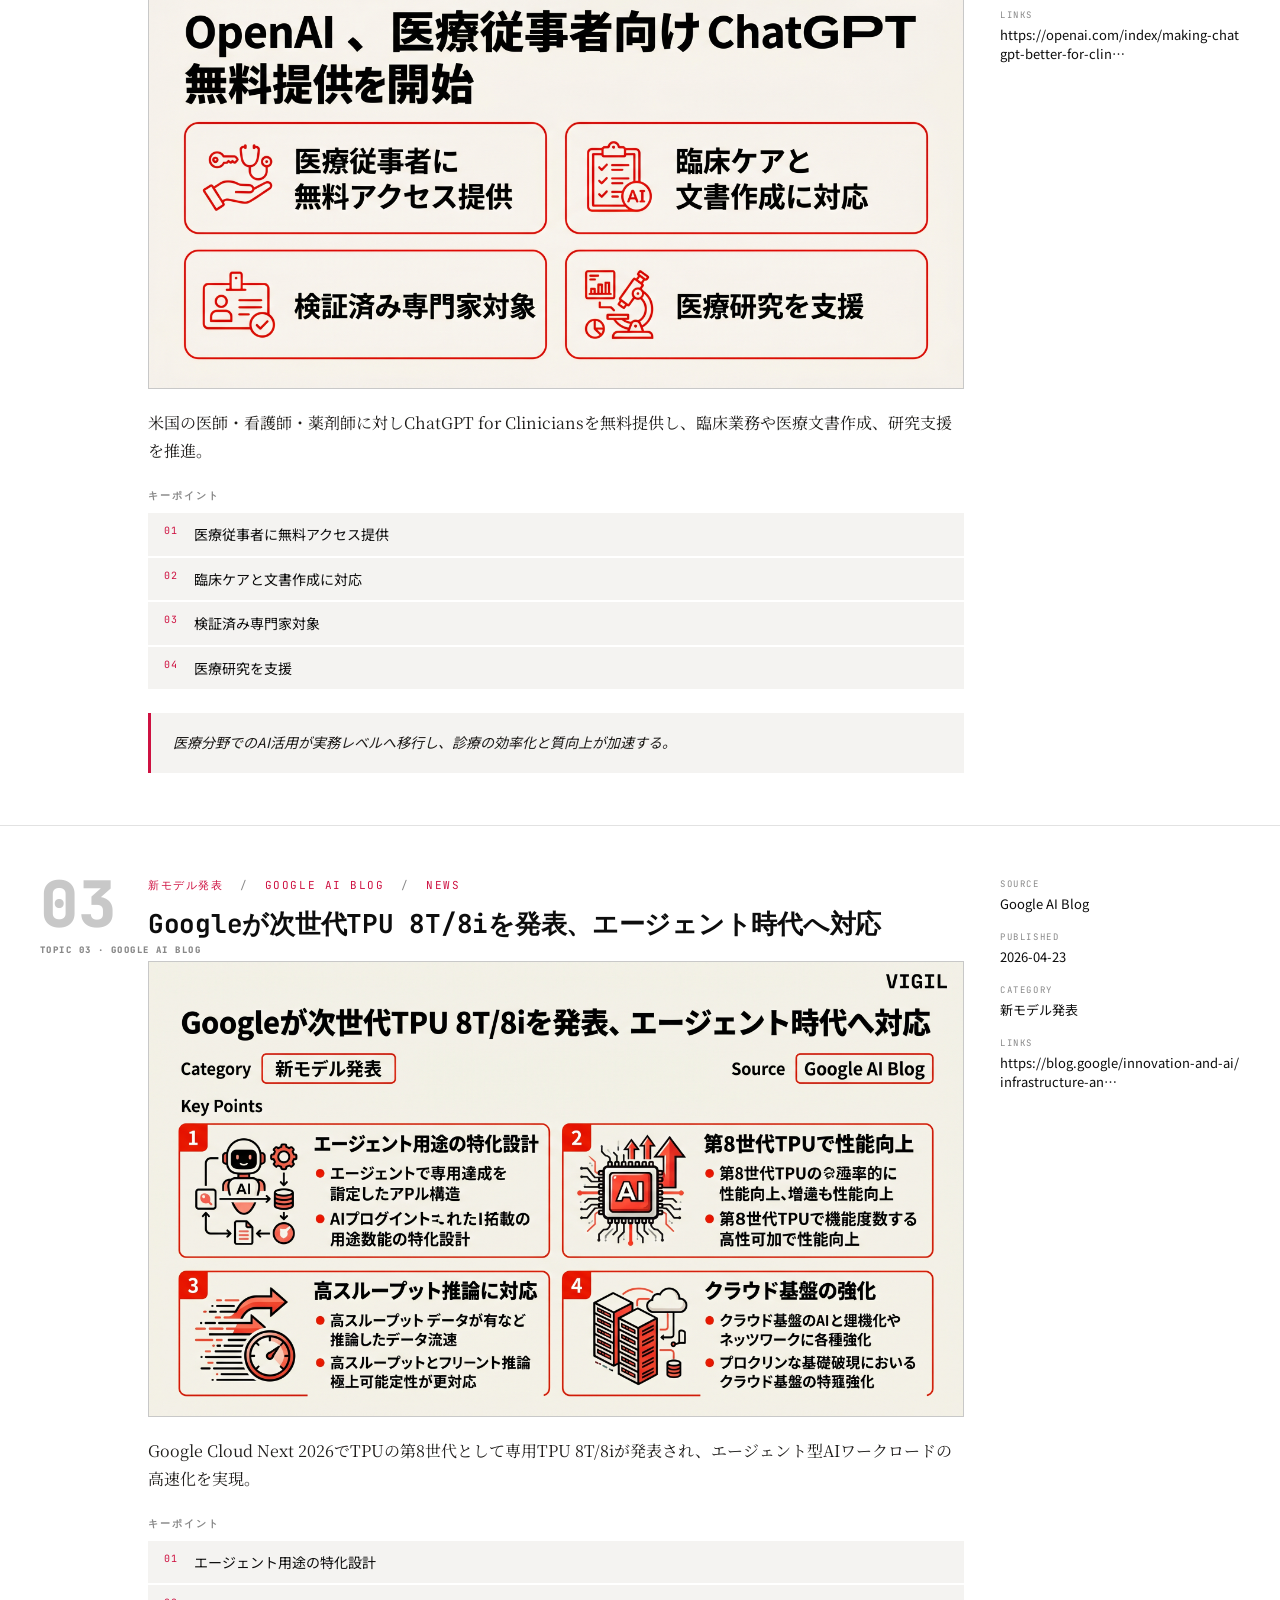
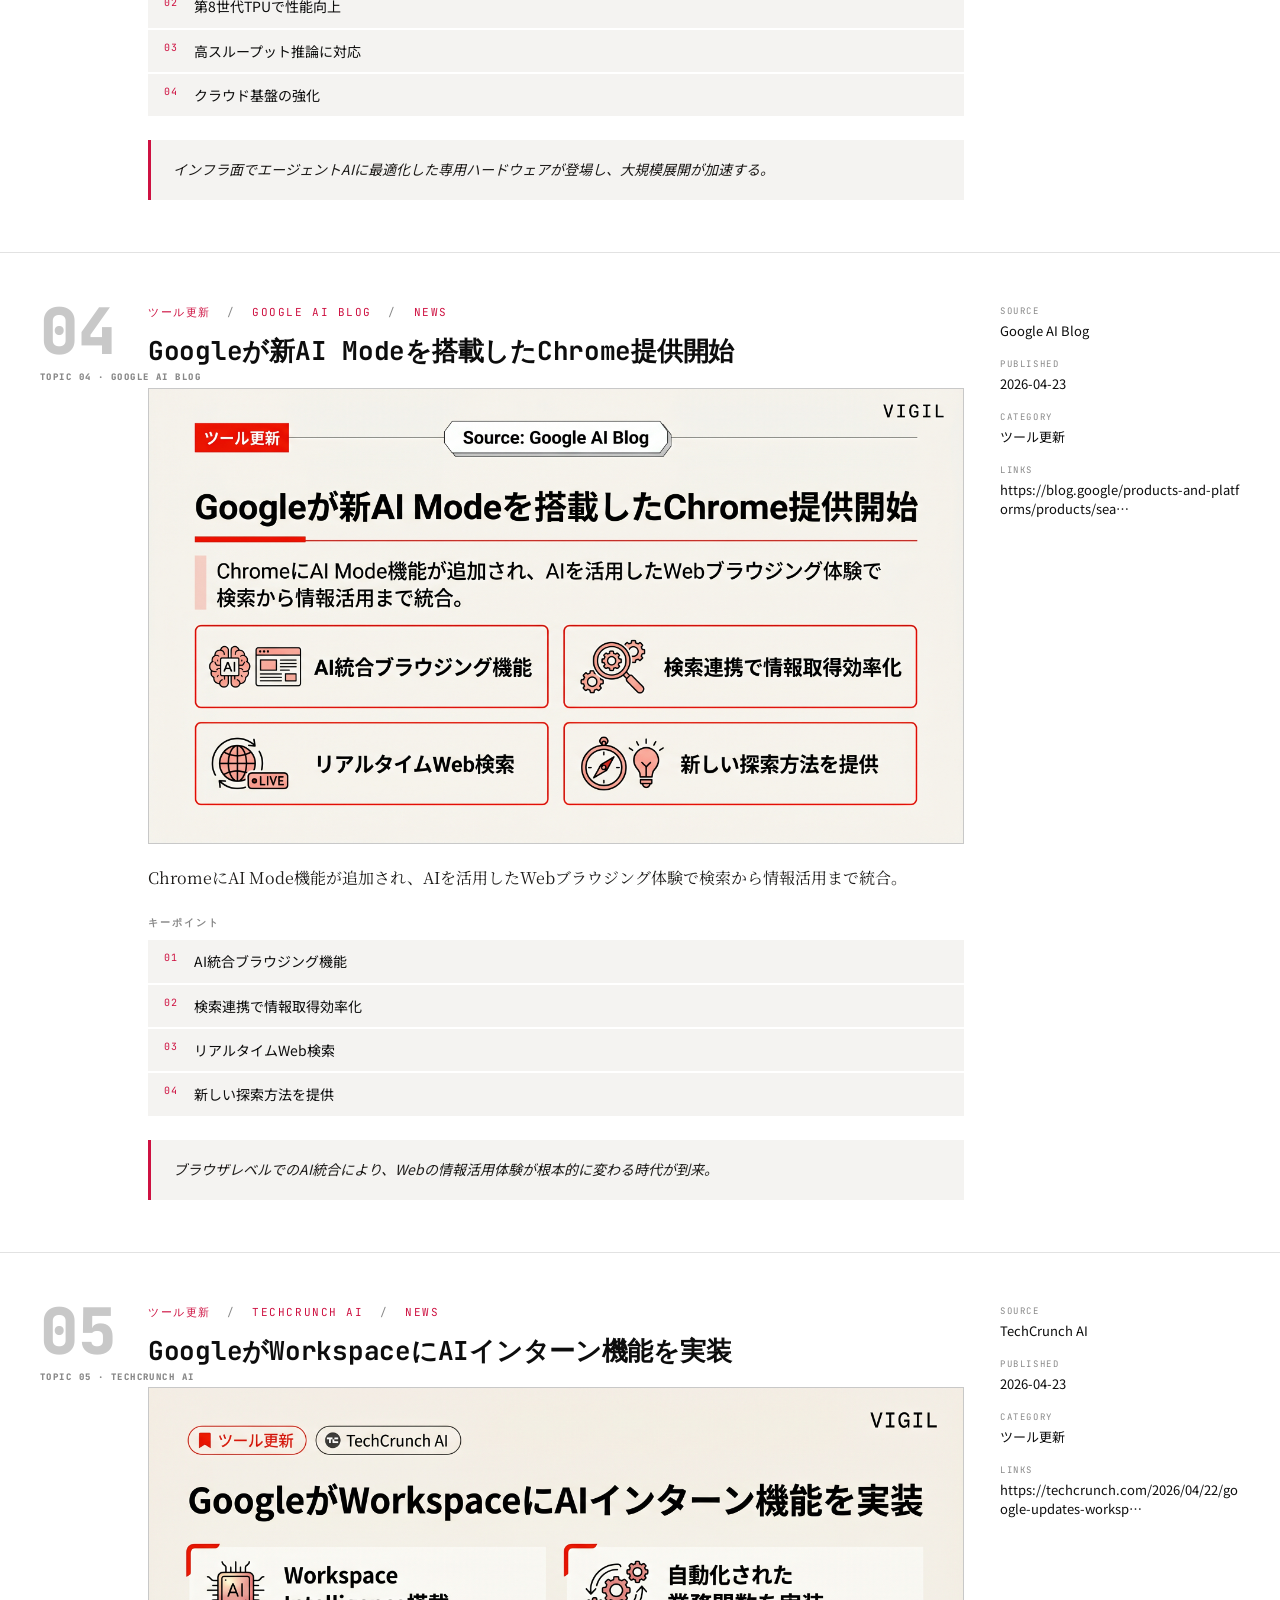
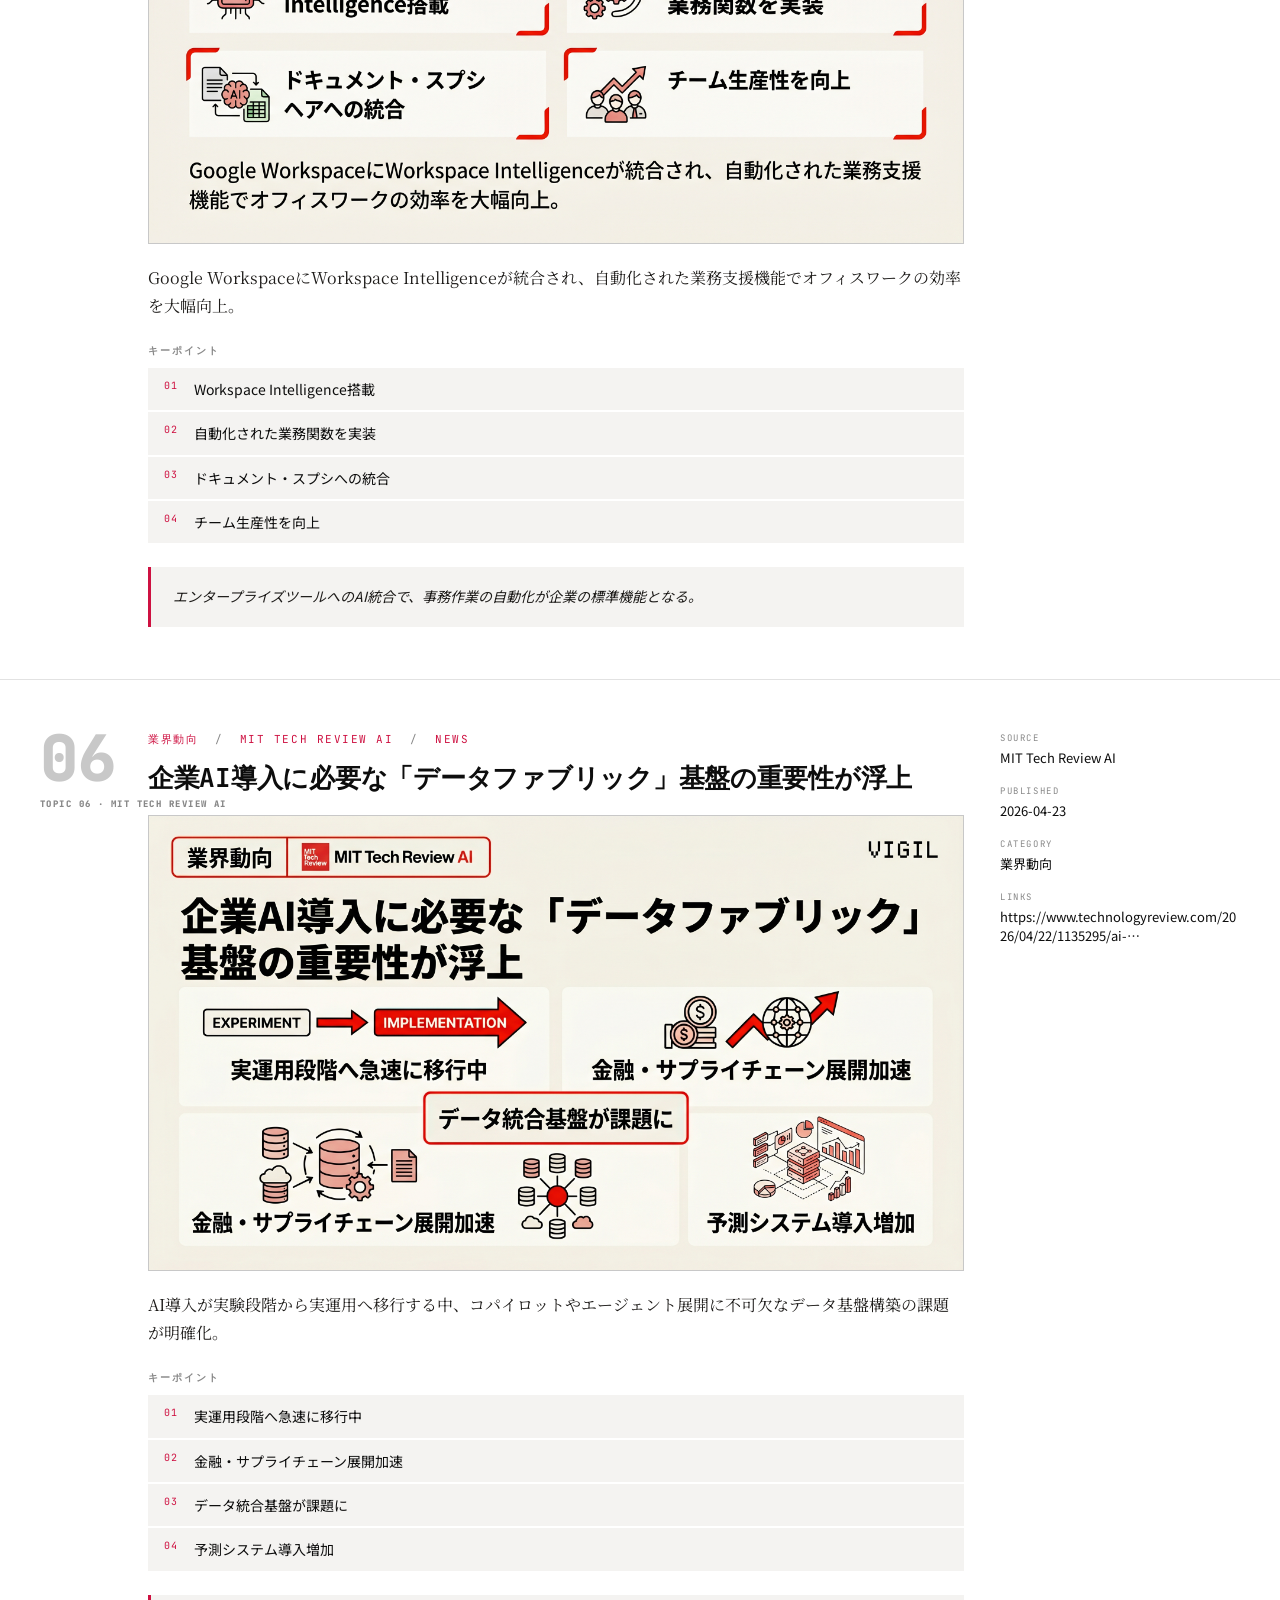
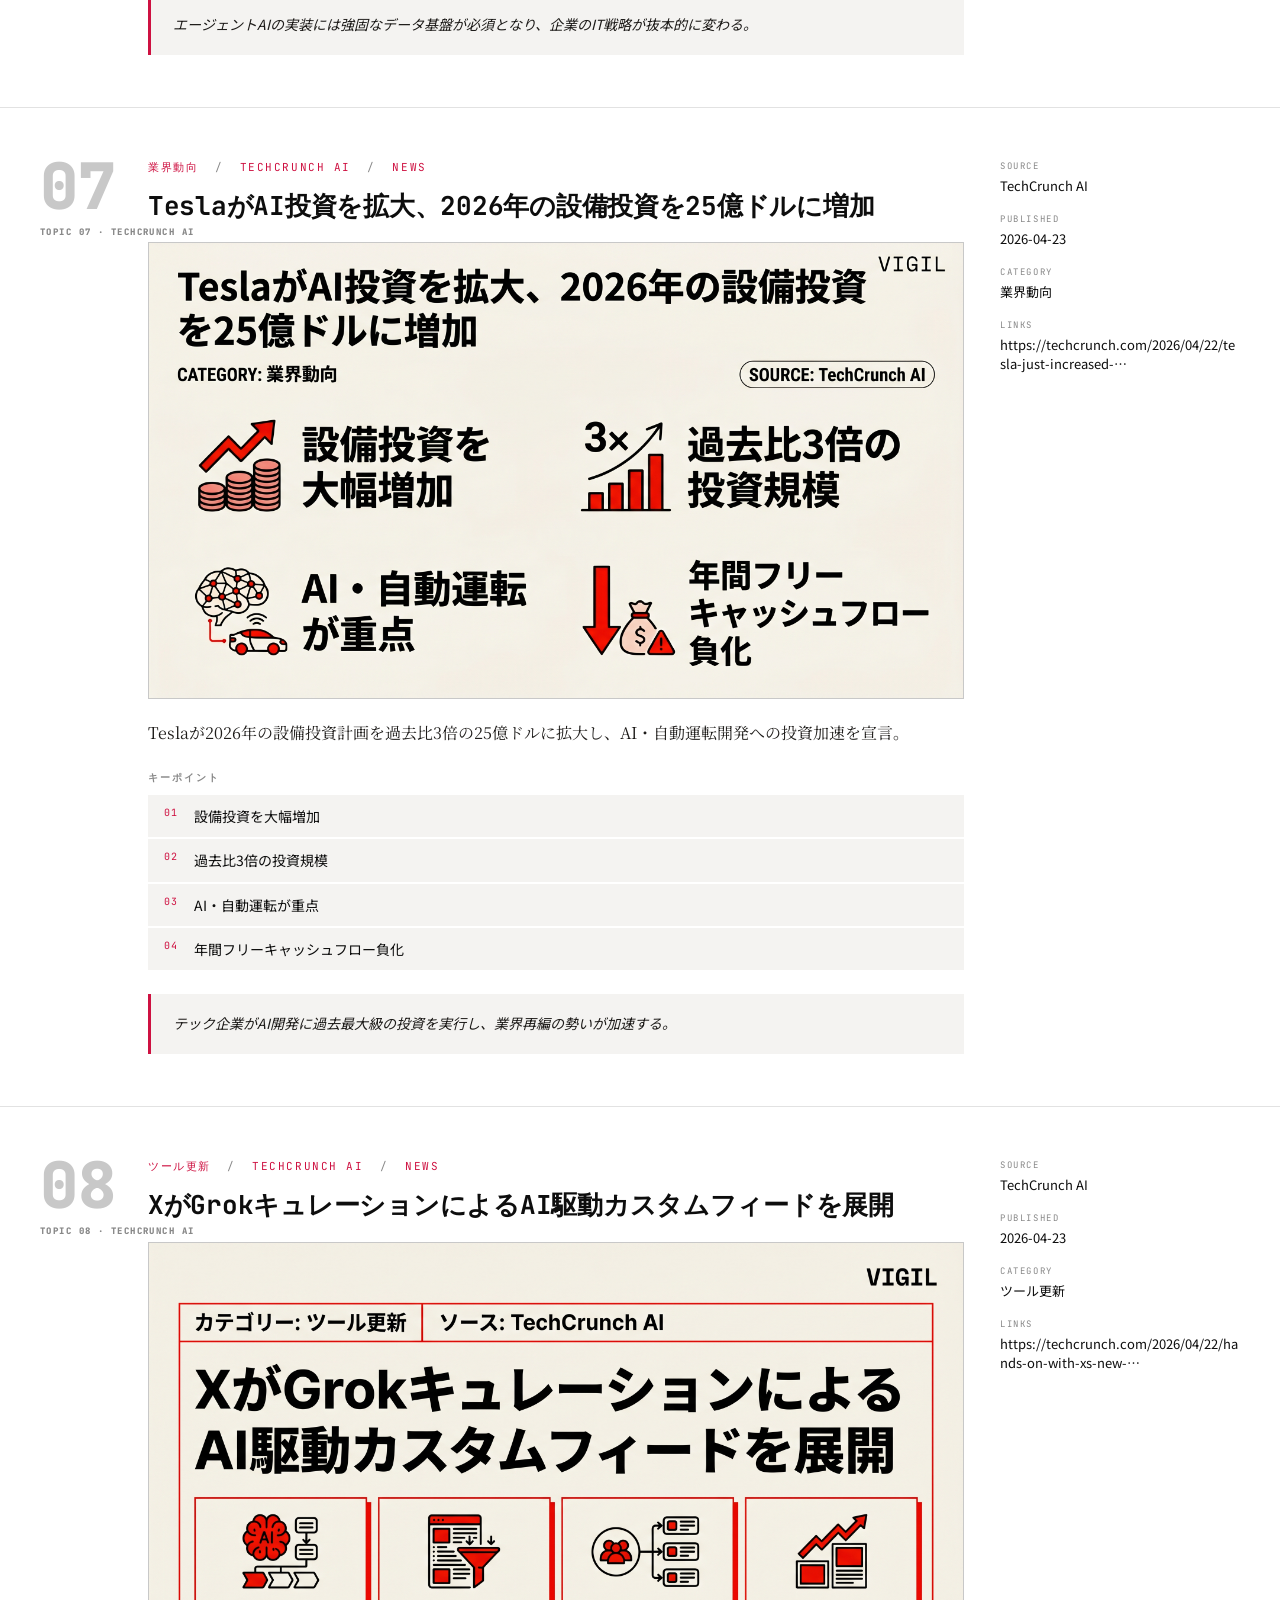
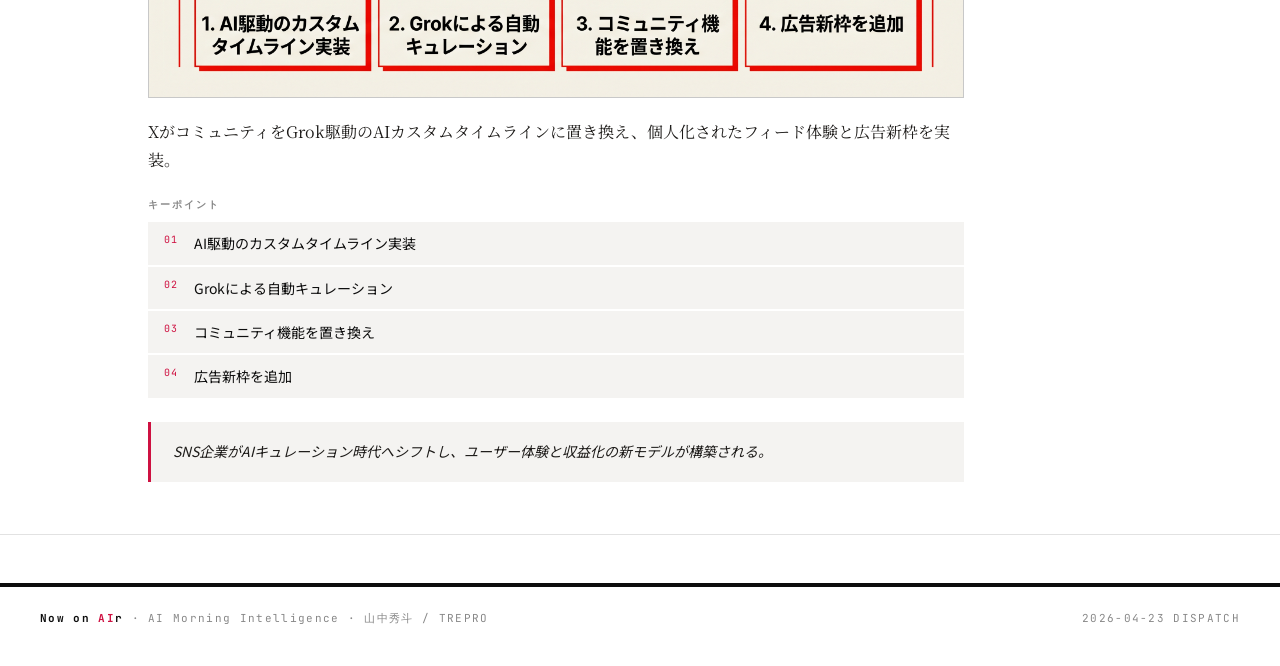
==== commit 40ff079f: "rebrand: VIGIL → Now on AIr — Jordan Chicago design system - New vigil.css v2.0: pure white bg, #CE1" ====
--- a/docs/news/2026-04-23/index.html
+++ b/docs/news/2026-04-23/index.html
@@ -3,11 +3,11 @@
 <head>
 <meta charset="UTF-8" />
 <meta name="viewport" content="width=device-width,initial-scale=1" />
-<title>2026-04-23 Morning Dispatch — VIGIL</title>
-<meta name="description" content="2026-04-23 の VIGIL モーニングディスパッチ — 8本のAI業界ニュース。" />
+<title>2026-04-23 Morning Dispatch — Now on AIr</title>
+<meta name="description" content="2026-04-23 の Now on AIr モーニングディスパッチ — 8本のAI業界ニュース。" />
 <link rel="preconnect" href="https://fonts.googleapis.com">
 <link rel="preconnect" href="https://fonts.gstatic.com" crossorigin>
-<link href="https://fonts.googleapis.com/css2?family=JetBrains+Mono:wght@400;500;600;700;800&family=Noto+Sans+JP:wght@400;500;700&family=Noto+Serif+JP:wght@400;600;700&display=swap" rel="stylesheet">
+<link href="https://fonts.googleapis.com/css2?family=Barlow+Condensed:wght@600;700;800;900&family=JetBrains+Mono:wght@400;500;600;700;800&family=Noto+Sans+JP:wght@400;500;700&family=Noto+Serif+JP:wght@400;600;700&display=swap" rel="stylesheet">
 <link rel="stylesheet" href="../../assets/vigil.css" />
 </head>
 <body>
@@ -57,7 +57,7 @@
 @media(max-width:900px){.daily-topic .container{grid-template-columns:1fr}.numeral{font-size:36px}.side{border-top:1px solid var(--rule);padding-top:20px}}
 </style>
 <div class="dispatch">
-  <span class="tick">VIGIL</span>
+  <span class="tick">NOW ON AIr</span>
   <span class="sep">/</span>
   <span>№0423</span>
   <span class="sep">/</span>
@@ -74,7 +74,7 @@
   </div>
 </div>
 <nav class="main">
-  <div class="brand"><em>●</em>VIGIL</div>
+  <div class="brand"><em class="dot-r">●</em>Now on <em class="brand-ai">AI</em><span class="brand-r">r</span></div>
   <ul>
     <li><a href="../../">HOME</a></li>
     <li><a href="./" class="active">TODAY</a></li>
@@ -387,7 +387,7 @@
   </div>
 </article>
 <div class="colophon">
-  <div class="left"><b>VIGIL</b> · AI Morning Intelligence · 山中秀斗 / TREPRO</div>
+  <div class="left"><b>Now on <span class="brand-ai">AI</span>r</b> · AI Morning Intelligence · 山中秀斗 / TREPRO</div>
   <div class="right">2026-04-23 DISPATCH</div>
 </div>
 
--- a/docs/assets/vigil.css
+++ b/docs/assets/vigil.css
@@ -1,406 +1,737 @@
 /* =============================================================
- * VIGIL · AI Morning Intelligence
- * Stylesheet · v1.0 · 2026-04-24
+ * Now on AIr · AI Morning Intelligence
+ * Stylesheet · v2.0 · 2026-04-28
  * -----------------------------------------------------------
- * 朝刊 × ターミナル — AIニュースサイト用スタイルシート
- * Extracted from VIGIL Home.html
- *
- * HOW TO USE
- *   <head>
- *     <link rel="preconnect" href="https://fonts.googleapis.com">
- *     <link rel="preconnect" href="https://fonts.gstatic.com" crossorigin>
- *     <link href="https://fonts.googleapis.com/css2?family=JetBrains+Mono:wght@400;500;600;700;800&family=Noto+Sans+JP:wght@400;500;700&family=Noto+Serif+JP:wght@400;600;700&display=swap" rel="stylesheet">
- *     <link rel="stylesheet" href="/assets/vigil.css">
- *   </head>
- *
- * COLORS       paper #F7F5F2 / ink #141311 / red #F10903 (TREPRO)
- * FONTS        JetBrains Mono (mono) / Noto Sans JP (body) / Noto Serif JP (lede)
- * LAYOUT       max-width 1400px, 40px side padding, 4-col today grid
+ * Jordan Brand Chicago colorway — white / black / #CE1141
+ * Barlow Condensed × JetBrains Mono × Noto Serif JP
  *
  * DOM COMPONENTS EXPECTED
  *   .dispatch                  — top black status bar
  *   nav.main                   — sticky navigation
  *   .hero-wrap > .hero         — masthead w/ logo + today CTA
- *     .logo-block h1           — wordmark
- *     .today-cta (a)           — black CTA block linking to today's issue
+ *     .logo-block h1           — wordmark: NOW ON AIr
+ *     .today-cta (a)           — black CTA block
  *   .stats-row                 — KPI bar
- *   .section-head              — section heading w/ kicker + count
- *   .today-strip               — pills row above today-grid
- *   .today-grid > .tcard(.lead)— today's item cards (first = .tcard.lead)
- *     .tcard .tl               — topline (number + category)
- *     .tcard h3                — headline (JetBrains Mono)
- *     .tcard .lede             — description
- *     .tcard .foot             — source + go link
- *     .tcard.lead .slide       — 16:9 hero slide area
- *   .archive > .archive-list > .arow(.today) — archive timeline
- *   .about .card-about + .about .sources     — about + sources lists
+ *   .section-head              — section heading
+ *   .today-strip               — pills row
+ *   .today-grid > .tcard(.lead)— today's item cards
+ *   .archive > .archive-list > .arow(.today)
+ *   .about .card-about + .about .sources
  *   .colophon                  — footer
  * =============================================================
  */
 
-:root{
-    --paper:#F7F5F2;
-    --paper-2:#EFEBE4;
-    --ink:#141311;
-    --ink-2:#2A2824;
-    --mute:#6B665E;
-    --rule:#D8D2C7;
-    --rule-2:#BFB7A8;
-    --red:#F10903;
-    --red-ink:#B80702;
-    --mono:'JetBrains Mono', ui-monospace, SFMono-Regular, monospace;
-    --sans:'Noto Sans JP', system-ui, -apple-system, sans-serif;
-    --serif:'Noto Serif JP', 'Times New Roman', serif;
-  }
-  *{box-sizing:border-box}
-  html,body{margin:0;padding:0;background:var(--paper);color:var(--ink);font-family:var(--sans);}
-  body{
-    background:
-      repeating-linear-gradient(0deg, rgba(20,19,17,0.012) 0 1px, transparent 1px 3px),
-      var(--paper);
-    -webkit-font-smoothing:antialiased;
-  }
-  a{color:inherit;text-decoration:none}
-  button{font-family:inherit}
-
-  /* ============ DISPATCH BAR ============ */
-  .dispatch{
-    background:#0B0A09;color:#F7F5F2;
-    font-family:var(--mono);font-size:11px;letter-spacing:0.08em;
-    padding:9px 24px;display:flex;gap:18px;align-items:center;
-    overflow:hidden;white-space:nowrap;border-bottom:1px solid #000;
-  }
-  .dispatch .sep{opacity:.35}
-  .dispatch .live{display:inline-flex;align-items:center;gap:6px;color:var(--red);font-weight:600;}
-  .dispatch .dot{width:7px;height:7px;border-radius:50%;background:var(--red);box-shadow:0 0 8px rgba(241,9,3,0.8);animation:pulse 1.6s infinite;}
-  @keyframes pulse{0%,100%{opacity:1}50%{opacity:.3}}
-  .dispatch .right{margin-left:auto;display:flex;gap:18px;align-items:center}
-  .dispatch .right .jst b{letter-spacing:.1em;color:#fff}
-
-  /* ============ NAV ============ */
-  nav.main{
-    border-bottom:1px solid var(--rule-2);padding:14px 40px;
-    display:flex;align-items:center;gap:32px;background:var(--paper);
-    position:sticky;top:0;z-index:50;
-  }
-  nav.main .brand{font-family:var(--mono);font-weight:700;letter-spacing:.04em;font-size:14px;}
-  nav.main .brand em{font-style:normal;color:var(--red);margin-right:6px}
-  nav.main ul{display:flex;gap:22px;list-style:none;margin:0;padding:0;font-family:var(--mono);font-size:12px;letter-spacing:.06em}
-  nav.main ul a{padding:4px 2px;border-bottom:2px solid transparent}
-  nav.main ul a.active{border-color:var(--ink)}
-  nav.main ul a:hover{border-color:var(--rule-2)}
-  nav.main .subscribe{
-    margin-left:auto;font-family:var(--mono);font-size:11px;letter-spacing:.08em;
-    padding:8px 14px;background:var(--ink);color:var(--paper);border:none;cursor:pointer;
-  }
-  nav.main .subscribe:hover{background:var(--red)}
-
-  /* ============ HERO ============ */
-  .hero-wrap{
-    max-width:1400px;margin:0 auto;padding:48px 40px 32px;
-  }
-  .edition-line{
-    font-family:var(--mono);font-size:11px;letter-spacing:.22em;color:var(--mute);
-    display:flex;gap:14px;align-items:center;
-    padding-bottom:14px;border-bottom:1px solid var(--rule);margin-bottom:28px;
-  }
-  .edition-line .sep{opacity:.4}
-
-  .hero{
-    display:grid;grid-template-columns:1.2fr .9fr;gap:48px;align-items:end;
-    padding-bottom:28px;border-bottom:3px double var(--ink);
-  }
-  .hero .logo-block h1{
-    font-family:var(--mono);font-weight:800;
-    font-size:clamp(110px, 18vw, 280px);
-    letter-spacing:-0.045em;line-height:.82;margin:0;color:var(--ink);
-  }
-  .hero .logo-block h1 .dot{color:var(--red)}
-  .hero .logo-block .sub{
-    font-family:var(--mono);font-size:13px;letter-spacing:.24em;
-    color:var(--mute);margin-top:18px;
-  }
-  .hero .logo-block .sub b{color:var(--ink);letter-spacing:.18em}
-  .hero .logo-block .tagline{
-    font-family:var(--serif);font-size:20px;line-height:1.6;
-    margin-top:20px;max-width:560px;
-  }
-  .hero .logo-block .tagline b{color:var(--red);font-weight:600}
-
-  .hero .today-cta{
-    background:var(--ink);color:var(--paper);
-    padding:28px 30px;
-    display:flex;flex-direction:column;gap:18px;
-    position:relative;overflow:hidden;
-    border:1px solid var(--ink);
-  }
-  .hero .today-cta::after{
-    content:"";position:absolute;right:-80px;top:-80px;width:260px;height:260px;border-radius:50%;
-    background:radial-gradient(closest-side, rgba(241,9,3,.45), transparent 70%);
-    pointer-events:none;
-  }
-  .hero .today-cta .ctop{
-    font-family:var(--mono);font-size:11px;letter-spacing:.22em;
-    display:flex;justify-content:space-between;align-items:center;
-    color:#A8A196;
-  }
-  .hero .today-cta .ctop b{color:var(--red)}
-  .hero .today-cta h2{
-    font-family:var(--mono);font-weight:700;font-size:72px;letter-spacing:-.03em;
-    margin:0;line-height:.95;
-  }
-  .hero .today-cta h2 .issue{
-    display:block;font-size:14px;letter-spacing:.18em;color:#A8A196;font-weight:500;margin-top:10px;
-  }
-  .hero .today-cta .headline{
-    font-family:var(--serif);font-size:18px;line-height:1.55;
-    border-top:1px solid #2A2824;padding-top:16px;
-  }
-  .hero .today-cta .headline em{font-style:normal;color:var(--red)}
-  .hero .today-cta .gotoday{
-    font-family:var(--mono);font-size:13px;letter-spacing:.12em;font-weight:600;
-    display:inline-flex;align-items:center;gap:10px;
-    background:var(--red);color:var(--paper);
-    padding:14px 18px;
-    align-self:flex-start;
-  }
-  .hero .today-cta .gotoday:hover{background:#fff;color:var(--ink)}
-  .hero .today-cta .meta-grid{
-    display:grid;grid-template-columns:1fr 1fr 1fr;
-    border-top:1px solid #2A2824;padding-top:14px;gap:14px;
-    font-family:var(--mono);
-  }
-  .hero .today-cta .meta-grid .k{font-size:10px;letter-spacing:.18em;color:#A8A196}
-  .hero .today-cta .meta-grid .v{font-size:18px;font-weight:700;margin-top:3px}
-  .hero .today-cta .meta-grid .v em{color:var(--red);font-style:normal}
-
-  .stats-row{
-    display:flex;gap:0;margin-top:24px;
-    border:1px solid var(--rule);
-  }
-  .stats-row .stat{
-    flex:1;padding:16px 20px;border-right:1px solid var(--rule);
-    font-family:var(--mono);
-  }
-  .stats-row .stat:last-child{border-right:none}
-  .stats-row .stat .k{font-size:10px;letter-spacing:.2em;color:var(--mute)}
-  .stats-row .stat .v{font-size:26px;font-weight:700;letter-spacing:-.02em;margin-top:4px}
-  .stats-row .stat .n{font-size:11px;color:var(--mute);margin-top:2px;letter-spacing:.05em}
-
-  /* ============ SECTION HEAD ============ */
-  .section-head{
-    max-width:1400px;margin:56px auto 0;padding:0 40px;
-    display:flex;align-items:baseline;gap:18px;
-    border-bottom:1px solid var(--ink);padding-bottom:14px;
-  }
-  .section-head .kicker{font-family:var(--mono);font-size:12px;font-weight:600;letter-spacing:.2em;color:var(--red);}
-  .section-head h2{font-family:var(--mono);font-size:28px;font-weight:700;letter-spacing:-.01em;margin:0;}
-  .section-head .jp{font-family:var(--sans);font-size:13px;color:var(--mute);font-weight:500;}
-  .section-head .count{margin-left:auto;font-family:var(--mono);font-size:11px;letter-spacing:.15em;color:var(--mute);}
-  .section-head .morelink{
-    font-family:var(--mono);font-size:11px;letter-spacing:.12em;color:var(--ink);
-    padding-bottom:2px;border-bottom:1px solid var(--ink);margin-left:18px;
-  }
-  .section-head .morelink:hover{color:var(--red);border-color:var(--red)}
-
-  /* ============ TODAY BAR (kicker of summaries) ============ */
-  .today-strip{
-    max-width:1400px;margin:22px auto 0;padding:0 40px;
-    display:flex;align-items:center;gap:14px;
-    font-family:var(--mono);font-size:11px;letter-spacing:.12em;color:var(--mute);
-  }
-  .today-strip .pill{
-    border:1px solid var(--ink);padding:4px 10px;color:var(--ink);
-  }
-  .today-strip .pill.red{background:var(--red);color:var(--paper);border-color:var(--red)}
-  .today-strip .bar{
-    flex:1;height:1px;background:var(--rule-2);
-  }
-
-  /* ============ TODAY CARDS ============ */
-  .today-grid{
-    max-width:1400px;margin:20px auto 0;padding:0 40px;
-    display:grid;grid-template-columns:repeat(4, 1fr);gap:0;
-    border-left:1px solid var(--rule);
-  }
-  .tcard{
-    padding:22px 20px 24px;border-right:1px solid var(--rule);border-bottom:1px solid var(--rule);
-    display:flex;flex-direction:column;gap:10px;
-    position:relative;
-    background:var(--paper);transition:background .15s;
-    min-height:260px;
-  }
-  .tcard:hover{background:#FBF9F5}
-  .tcard .tl{display:flex;align-items:center;gap:9px;}
-  .tcard .tl .n{font-family:var(--mono);font-weight:700;font-size:22px;letter-spacing:-.02em}
-  .tcard .tl .cat{
-    font-family:var(--mono);font-size:10px;letter-spacing:.14em;
-    color:var(--red);font-weight:600;padding:2px 6px;border:1px solid var(--red);
-  }
-  .tcard h3{
-    font-family:var(--mono);font-size:16px;font-weight:700;line-height:1.25;
-    letter-spacing:-.005em;margin:4px 0 0;text-wrap:pretty;
-  }
-  .tcard .lede{
-    font-size:12.5px;line-height:1.55;color:var(--ink-2);margin:0;
-    display:-webkit-box;-webkit-line-clamp:3;-webkit-box-orient:vertical;overflow:hidden;
-  }
-  .tcard .foot{
-    margin-top:auto;padding-top:12px;border-top:1px dashed var(--rule-2);
-    display:flex;align-items:center;gap:10px;
-    font-family:var(--mono);font-size:10px;letter-spacing:.08em;color:var(--mute);
-  }
-  .tcard .foot .src{flex:1;white-space:nowrap;overflow:hidden;text-overflow:ellipsis}
-  .tcard .foot .go{color:var(--ink);font-weight:600}
-  .tcard .foot .go:hover{color:var(--red)}
-  /* featured first card */
-  .tcard.lead{
-    grid-column:span 2;grid-row:span 2;background:var(--ink);color:var(--paper);
-    padding:30px 28px;min-height:0;
-  }
-  .tcard.lead:hover{background:#1C1A17}
-  .tcard.lead .tl .n{color:var(--paper);font-size:36px}
-  .tcard.lead .tl .cat{background:var(--red);color:var(--paper);border-color:var(--red)}
-  .tcard.lead .tl .top{
-    font-family:var(--mono);font-size:10px;letter-spacing:.2em;color:var(--red);font-weight:700;
-    border:1px solid var(--red);padding:2px 6px;
-  }
-  .tcard.lead h3{
-    font-size:30px;line-height:1.12;margin-top:14px;
-  }
-  .tcard.lead .lede{
-    font-family:var(--serif);color:#CFC9BD;font-size:15px;line-height:1.65;-webkit-line-clamp:unset;
-  }
-  .tcard.lead .slide{
-    aspect-ratio:16/9;background:#0B0A09;margin-top:12px;position:relative;overflow:hidden;
-    border:1px solid #2A2824;
-  }
-  .tcard.lead .slide::before{
-    content:"";position:absolute;inset:0;
-    background:
-      linear-gradient(90deg, transparent 0 calc(100% - 1px), rgba(247,245,242,.07) calc(100% - 1px) 100%) 0 0/8.3333% 100%,
-      linear-gradient(0deg, transparent 0 calc(100% - 1px), rgba(247,245,242,.07) calc(100% - 1px) 100%) 0 0/100% 8.3333%;
-  }
-  .tcard.lead .slide::after{
-    content:"";position:absolute;right:-100px;bottom:-100px;width:320px;height:320px;border-radius:50%;
-    background:radial-gradient(closest-side, rgba(241,9,3,.45), transparent 70%);
-  }
-  .tcard.lead .slide .sl-inner{
-    position:absolute;inset:0;padding:22px;display:flex;flex-direction:column;justify-content:space-between;
-  }
-  .tcard.lead .slide .sl-inner .chip{font-family:var(--mono);font-size:10px;letter-spacing:.2em;color:#A8A196}
-  .tcard.lead .slide .sl-inner .chip b{color:var(--red)}
-  .tcard.lead .slide .sl-inner .bigt{
-    font-family:var(--mono);font-weight:700;font-size:36px;line-height:1.05;letter-spacing:-.02em;color:#F7F5F2;
-  }
-  .tcard.lead .slide .sl-inner .bigt em{color:var(--red);font-style:normal}
-  .tcard.lead .slide .sl-inner .meta{font-family:var(--mono);font-size:10px;letter-spacing:.15em;color:#A8A196;opacity:.7}
-  .tcard.lead .foot{border-top-color:#2A2824;color:#A8A196}
-  .tcard.lead .foot .go{color:var(--paper)}
-
-  /* ============ ARCHIVE TIMELINE ============ */
-  .archive{
-    max-width:1400px;margin:22px auto 0;padding:0 40px 40px;
-  }
-  .archive-list{
-    display:flex;flex-direction:column;
-    border-top:1px solid var(--rule);
-  }
-  .arow{
-    display:grid;
-    grid-template-columns:160px 1fr 80px 140px 24px;
-    gap:22px;align-items:center;
-    padding:18px 0;border-bottom:1px solid var(--rule);
-    cursor:pointer;transition:background .15s;
-  }
-  .arow:hover{background:var(--paper-2);padding-left:8px;padding-right:8px;margin-left:-8px;margin-right:-8px}
-  .arow.today{background:#FBF0EF}
-  .arow.today:hover{background:#F9E7E5}
-  .arow .dt{
-    font-family:var(--mono);font-size:14px;font-weight:600;letter-spacing:-.01em;
-    display:flex;align-items:baseline;gap:8px;
-  }
-  .arow .dt .day{font-size:22px;letter-spacing:-.02em}
-  .arow .dt .wd{color:var(--mute);font-size:11px;letter-spacing:.15em}
-  .arow .head{
-    font-family:var(--mono);font-size:14px;font-weight:600;line-height:1.4;
-    display:-webkit-box;-webkit-line-clamp:1;-webkit-box-orient:vertical;overflow:hidden;
-  }
-  .arow .head em{color:var(--red);font-style:normal}
-  .arow .items{
-    font-family:var(--mono);font-size:12px;letter-spacing:.06em;color:var(--mute);
-    text-align:right;
-  }
-  .arow .items b{color:var(--ink);font-size:18px;font-weight:700;letter-spacing:-.02em}
-  .arow .tags{
-    font-family:var(--mono);font-size:10px;letter-spacing:.08em;color:var(--mute);
-    display:flex;gap:6px;flex-wrap:wrap;justify-content:flex-end;
-  }
-  .arow .tags span{border:1px solid var(--rule-2);padding:2px 6px}
-  .arow .arr{font-family:var(--mono);color:var(--mute);text-align:right}
-  .arow:hover .arr{color:var(--red)}
-
-  /* ============ SOURCES / ABOUT ============ */
-  .about{
-    max-width:1400px;margin:48px auto 0;padding:0 40px;
-    display:grid;grid-template-columns:1.2fr 1fr;gap:40px;
-  }
-  .about .card-about{
-    border:1px solid var(--ink);padding:28px;
-  }
-  .about .card-about h3{
-    font-family:var(--mono);font-size:20px;font-weight:700;letter-spacing:-.01em;margin:0 0 16px;
-  }
-  .about .card-about p{
-    font-family:var(--serif);font-size:15px;line-height:1.75;margin:0 0 14px;color:var(--ink-2);
-  }
-  .about .card-about .deliverbox{
-    margin-top:20px;padding-top:16px;border-top:1px dashed var(--rule-2);
-    display:grid;grid-template-columns:repeat(4,1fr);gap:14px;font-family:var(--mono);
-  }
-  .about .card-about .deliverbox .b{font-size:10px;letter-spacing:.18em;color:var(--mute)}
-  .about .card-about .deliverbox .v{font-size:14px;font-weight:700;margin-top:3px}
-  .about .sources h3{
-    font-family:var(--mono);font-size:14px;letter-spacing:.15em;margin:0 0 12px;color:var(--mute);font-weight:600;
-  }
-  .about .sources ul{
-    list-style:none;padding:0;margin:0;
-    display:grid;grid-template-columns:1fr 1fr;gap:0;
-    border-top:1px solid var(--rule);
-  }
-  .about .sources li{
-    padding:10px 0;border-bottom:1px solid var(--rule);
-    font-family:var(--mono);font-size:12px;letter-spacing:.04em;
-    display:flex;align-items:center;gap:10px;
-  }
-  .about .sources li .dot{width:6px;height:6px;background:var(--red);border-radius:50%;flex:none}
-  .about .sources li .nm{flex:1}
-  .about .sources li .cnt{color:var(--mute);font-size:10px}
-
-  /* ============ COLOPHON & PAGER ============ */
-  .colophon{
-    max-width:1400px;margin:0 auto;padding:24px 40px 40px;
-    border-top:3px double var(--ink);margin-top:48px;
-    display:grid;grid-template-columns:1fr auto;gap:24px;align-items:center;
-  }
-  .colophon .left{font-family:var(--mono);font-size:11px;letter-spacing:.12em;color:var(--mute);}
-  .colophon .left b{color:var(--ink)}
-  .colophon .right{font-family:var(--mono);font-size:11px;letter-spacing:.12em;color:var(--mute);}
-
-  @media (max-width:1100px){
-    .hero{grid-template-columns:1fr}
-    .today-grid{grid-template-columns:repeat(2,1fr)}
-    .tcard.lead{grid-column:span 2;grid-row:auto}
-    .arow{grid-template-columns:120px 1fr 70px 24px}
-    .arow .tags{display:none}
-    .about{grid-template-columns:1fr}
-  }
-  @media (max-width:720px){
-    nav.main{padding:12px 20px;gap:16px;overflow-x:auto}
-    .hero-wrap,.today-grid,.archive,.about,.colophon,.section-head,.today-strip{padding-left:20px;padding-right:20px}
-    .hero .logo-block h1{font-size:72px}
-    .today-grid{grid-template-columns:1fr}
-    .tcard.lead{grid-column:span 1}
-    .arow{grid-template-columns:100px 1fr 20px}
-    .arow .items,.arow .tags{display:none}
-  }
+:root {
+  --paper:    #FFFFFF;
+  --paper-2:  #F4F3F1;
+  --ink:      #0D0D0D;
+  --ink-2:    #1E1C1A;
+  --mute:     #888888;
+  --rule:     #E2E2E2;
+  --rule-2:   #C8C8C8;
+  --red:      #CE1141;     /* Jordan Chicago red */
+  --red-2:    #A30D34;     /* dark hover */
+  --mono:     'JetBrains Mono', ui-monospace, SFMono-Regular, monospace;
+  --sans:     'Noto Sans JP', system-ui, -apple-system, sans-serif;
+  --serif:    'Noto Serif JP', 'Times New Roman', serif;
+  --display:  'Barlow Condensed', 'JetBrains Mono', ui-monospace, monospace;
+}
+
+* { box-sizing: border-box; }
+html, body { margin: 0; padding: 0; background: var(--paper); color: var(--ink); font-family: var(--sans); }
+body { -webkit-font-smoothing: antialiased; }
+a { color: inherit; text-decoration: none; }
+button { font-family: inherit; }
+
+
+/* ============================================================
+   DISPATCH BAR
+   ============================================================ */
+.dispatch {
+  background: #0B0A09;
+  color: #F0EEEA;
+  font-family: var(--mono);
+  font-size: 11px;
+  letter-spacing: 0.08em;
+  padding: 9px 24px;
+  display: flex;
+  gap: 18px;
+  align-items: center;
+  overflow: hidden;
+  white-space: nowrap;
+  border-bottom: 3px solid var(--red);
+}
+.dispatch .sep     { opacity: .3; }
+.dispatch .tick    { font-weight: 700; letter-spacing: .2em; color: #fff; }
+.dispatch .live    { display: inline-flex; align-items: center; gap: 6px; color: var(--red); font-weight: 600; }
+.dispatch .dot     { width: 7px; height: 7px; border-radius: 50%; background: var(--red); box-shadow: 0 0 8px rgba(206,17,65,.9); animation: pulse 1.6s infinite; }
+@keyframes pulse   { 0%,100%{opacity:1} 50%{opacity:.25} }
+.dispatch .right   { margin-left: auto; display: flex; gap: 18px; align-items: center; }
+.dispatch .right .jst b { letter-spacing: .1em; color: #fff; }
+
+
+/* ============================================================
+   NAV
+   ============================================================ */
+nav.main {
+  border-bottom: 2px solid var(--ink);
+  padding: 13px 40px;
+  display: flex;
+  align-items: center;
+  gap: 32px;
+  background: var(--paper);
+  position: sticky;
+  top: 0;
+  z-index: 50;
+}
+nav.main .brand {
+  font-family: var(--display);
+  font-weight: 900;
+  letter-spacing: -.01em;
+  font-size: 18px;
+  text-transform: uppercase;
+  line-height: 1;
+}
+nav.main .brand .dot-r  { font-style: normal; color: var(--red); margin-right: 4px; }
+nav.main .brand .brand-ai { color: var(--red); font-style: normal; }
+nav.main .brand .brand-r  { color: var(--mute); font-size: .65em; vertical-align: middle; }
+
+nav.main ul {
+  display: flex;
+  gap: 22px;
+  list-style: none;
+  margin: 0;
+  padding: 0;
+  font-family: var(--mono);
+  font-size: 11px;
+  letter-spacing: .1em;
+}
+nav.main ul a { padding: 4px 2px; border-bottom: 2px solid transparent; }
+nav.main ul a.active { border-color: var(--ink); }
+nav.main ul a:hover  { border-color: var(--red); color: var(--red); }
+nav.main .subscribe {
+  margin-left: auto;
+  font-family: var(--mono);
+  font-size: 11px;
+  letter-spacing: .1em;
+  padding: 8px 16px;
+  background: var(--red);
+  color: #fff;
+  border: none;
+  cursor: pointer;
+  font-weight: 600;
+  transition: background .15s;
+}
+nav.main .subscribe:hover { background: var(--ink); }
+
+
+/* ============================================================
+   HERO
+   ============================================================ */
+.hero-wrap {
+  max-width: 1400px;
+  margin: 0 auto;
+  padding: 48px 40px 32px;
+}
+.edition-line {
+  font-family: var(--mono);
+  font-size: 11px;
+  letter-spacing: .22em;
+  color: var(--mute);
+  display: flex;
+  gap: 14px;
+  align-items: center;
+  padding-bottom: 14px;
+  border-bottom: 1px solid var(--rule);
+  margin-bottom: 32px;
+}
+.edition-line .sep { opacity: .4; }
+
+.hero {
+  display: grid;
+  grid-template-columns: 1.3fr .85fr;
+  gap: 48px;
+  align-items: end;
+  padding-bottom: 32px;
+  border-bottom: 4px solid var(--ink);
+}
+
+/* Wordmark */
+.hero .logo-block h1 {
+  font-family: var(--display);
+  font-weight: 900;
+  font-size: clamp(80px, 13vw, 210px);
+  letter-spacing: -.025em;
+  line-height: .88;
+  margin: 0;
+  text-transform: uppercase;
+  color: var(--ink);
+}
+.hero .logo-block h1 .ai   { color: var(--red); font-style: normal; }
+.hero .logo-block h1 .r-sup {
+  color: var(--mute);
+  font-size: .48em;
+  font-weight: 700;
+  vertical-align: middle;
+  letter-spacing: 0;
+}
+.hero .logo-block .sub {
+  font-family: var(--mono);
+  font-size: 12px;
+  letter-spacing: .28em;
+  color: var(--mute);
+  margin-top: 16px;
+  text-transform: uppercase;
+}
+.hero .logo-block .sub b { color: var(--ink); }
+.hero .logo-block .tagline {
+  font-family: var(--serif);
+  font-size: 19px;
+  line-height: 1.65;
+  margin-top: 18px;
+  max-width: 520px;
+  color: var(--ink-2);
+}
+.hero .logo-block .tagline b { color: var(--red); font-weight: 600; }
+
+/* Today CTA card */
+.hero .today-cta {
+  background: var(--ink);
+  color: var(--paper);
+  padding: 28px 30px;
+  display: flex;
+  flex-direction: column;
+  gap: 18px;
+  position: relative;
+  overflow: hidden;
+  transition: box-shadow .2s;
+}
+.hero .today-cta:hover { box-shadow: 8px 8px 0 var(--red); }
+.hero .today-cta::after {
+  content: "";
+  position: absolute;
+  right: -60px; top: -60px;
+  width: 220px; height: 220px;
+  border-radius: 50%;
+  background: radial-gradient(closest-side, rgba(206,17,65,.5), transparent 70%);
+  pointer-events: none;
+}
+.hero .today-cta .ctop {
+  font-family: var(--mono);
+  font-size: 11px;
+  letter-spacing: .22em;
+  display: flex;
+  justify-content: space-between;
+  align-items: center;
+  color: #888;
+}
+.hero .today-cta .ctop b { color: var(--red); }
+.hero .today-cta h2 {
+  font-family: var(--display);
+  font-weight: 900;
+  font-size: 76px;
+  letter-spacing: -.03em;
+  margin: 0;
+  line-height: .92;
+}
+.hero .today-cta h2 .issue {
+  display: block;
+  font-family: var(--mono);
+  font-size: 13px;
+  letter-spacing: .18em;
+  color: #777;
+  font-weight: 500;
+  margin-top: 10px;
+}
+.hero .today-cta .headline {
+  font-family: var(--serif);
+  font-size: 17px;
+  line-height: 1.55;
+  border-top: 1px solid #2A2824;
+  padding-top: 16px;
+  color: #C0BDB8;
+}
+.hero .today-cta .headline em { font-style: normal; color: var(--red); }
+.hero .today-cta .gotoday {
+  font-family: var(--mono);
+  font-size: 12px;
+  letter-spacing: .14em;
+  font-weight: 700;
+  display: inline-flex;
+  align-items: center;
+  gap: 10px;
+  background: var(--red);
+  color: #fff;
+  padding: 13px 18px;
+  align-self: flex-start;
+  transition: background .15s, transform .15s;
+}
+.hero .today-cta .gotoday:hover { background: #fff; color: var(--ink); transform: translateX(4px); }
+.hero .today-cta .meta-grid {
+  display: grid;
+  grid-template-columns: 1fr 1fr 1fr;
+  border-top: 1px solid #2A2824;
+  padding-top: 14px;
+  gap: 14px;
+  font-family: var(--mono);
+}
+.hero .today-cta .meta-grid .k { font-size: 10px; letter-spacing: .18em; color: #777; }
+.hero .today-cta .meta-grid .v { font-size: 20px; font-weight: 700; margin-top: 3px; }
+.hero .today-cta .meta-grid .v em { color: var(--red); font-style: normal; }
+
+
+/* ============================================================
+   STATS ROW
+   ============================================================ */
+.stats-row {
+  display: flex;
+  gap: 0;
+  margin-top: 24px;
+  border: 2px solid var(--ink);
+}
+.stats-row .stat {
+  flex: 1;
+  padding: 16px 20px;
+  border-right: 1px solid var(--rule-2);
+  font-family: var(--mono);
+  transition: background .15s;
+}
+.stats-row .stat:hover { background: var(--paper-2); }
+.stats-row .stat:last-child { border-right: none; }
+.stats-row .stat .k { font-size: 10px; letter-spacing: .22em; color: var(--mute); }
+.stats-row .stat .v {
+  font-family: var(--display);
+  font-size: 38px;
+  font-weight: 900;
+  letter-spacing: -.02em;
+  margin-top: 2px;
+  line-height: 1;
+}
+.stats-row .stat .n { font-size: 11px; color: var(--mute); margin-top: 3px; letter-spacing: .05em; }
+
+
+/* ============================================================
+   SECTION HEAD
+   ============================================================ */
+.section-head {
+  max-width: 1400px;
+  margin: 60px auto 0;
+  padding: 0 40px;
+  display: flex;
+  align-items: baseline;
+  gap: 18px;
+  border-bottom: 2px solid var(--ink);
+  padding-bottom: 12px;
+}
+.section-head .kicker {
+  font-family: var(--mono);
+  font-size: 11px;
+  font-weight: 700;
+  letter-spacing: .2em;
+  color: var(--red);
+}
+.section-head h2 {
+  font-family: var(--display);
+  font-size: 32px;
+  font-weight: 900;
+  letter-spacing: -.01em;
+  margin: 0;
+  text-transform: uppercase;
+}
+.section-head .jp { font-family: var(--sans); font-size: 13px; color: var(--mute); font-weight: 500; }
+.section-head .count { margin-left: auto; font-family: var(--mono); font-size: 11px; letter-spacing: .15em; color: var(--mute); }
+.section-head .morelink {
+  font-family: var(--mono);
+  font-size: 11px;
+  letter-spacing: .12em;
+  color: var(--ink);
+  padding-bottom: 2px;
+  border-bottom: 2px solid var(--ink);
+  margin-left: 18px;
+  transition: color .15s, border-color .15s;
+}
+.section-head .morelink:hover { color: var(--red); border-color: var(--red); }
+
+
+/* ============================================================
+   TODAY STRIP (pills bar)
+   ============================================================ */
+.today-strip {
+  max-width: 1400px;
+  margin: 20px auto 0;
+  padding: 0 40px;
+  display: flex;
+  align-items: center;
+  gap: 14px;
+  font-family: var(--mono);
+  font-size: 11px;
+  letter-spacing: .12em;
+  color: var(--mute);
+}
+.today-strip .pill {
+  border: 1px solid var(--ink);
+  padding: 4px 10px;
+  color: var(--ink);
+}
+.today-strip .pill.red { background: var(--red); color: #fff; border-color: var(--red); }
+.today-strip .bar { flex: 1; height: 1px; background: var(--rule-2); }
+
+
+/* ============================================================
+   TODAY CARDS
+   ============================================================ */
+.today-grid {
+  max-width: 1400px;
+  margin: 20px auto 0;
+  padding: 0 40px;
+  display: grid;
+  grid-template-columns: repeat(4, 1fr);
+  gap: 0;
+  border-left: 1px solid var(--rule);
+}
+.tcard {
+  padding: 22px 20px 24px;
+  border-right: 1px solid var(--rule);
+  border-bottom: 1px solid var(--rule);
+  display: flex;
+  flex-direction: column;
+  gap: 10px;
+  position: relative;
+  background: var(--paper);
+  transition: background .15s, box-shadow .2s, transform .2s;
+  min-height: 260px;
+  overflow: hidden;
+}
+/* Red slash accent on left edge */
+.tcard::before {
+  content: "";
+  position: absolute;
+  left: 0; top: 0;
+  width: 3px; height: 0;
+  background: var(--red);
+  transition: height .25s;
+}
+.tcard:hover::before { height: 100%; }
+.tcard:hover { background: var(--paper-2); }
+
+.tcard .tl { display: flex; align-items: center; gap: 9px; }
+.tcard .tl .n {
+  font-family: var(--display);
+  font-weight: 900;
+  font-size: 26px;
+  letter-spacing: -.03em;
+  line-height: 1;
+}
+.tcard .tl .cat {
+  font-family: var(--mono);
+  font-size: 9px;
+  letter-spacing: .16em;
+  color: var(--red);
+  font-weight: 700;
+  padding: 2px 6px;
+  border: 1px solid var(--red);
+}
+.tcard h3 {
+  font-family: var(--mono);
+  font-size: 15px;
+  font-weight: 700;
+  line-height: 1.28;
+  letter-spacing: -.005em;
+  margin: 4px 0 0;
+  transition: color .15s;
+}
+.tcard:hover h3 { color: var(--red); }
+.tcard .lede {
+  font-size: 12.5px;
+  line-height: 1.55;
+  color: var(--ink-2);
+  margin: 0;
+  display: -webkit-box;
+  -webkit-line-clamp: 3;
+  -webkit-box-orient: vertical;
+  overflow: hidden;
+}
+.tcard .foot {
+  margin-top: auto;
+  padding-top: 12px;
+  border-top: 1px solid var(--rule);
+  display: flex;
+  align-items: center;
+  gap: 10px;
+  font-family: var(--mono);
+  font-size: 10px;
+  letter-spacing: .08em;
+  color: var(--mute);
+}
+.tcard .foot .src { flex: 1; white-space: nowrap; overflow: hidden; text-overflow: ellipsis; }
+.tcard .foot .go  { color: var(--ink); font-weight: 700; transition: color .15s; }
+.tcard .foot .go:hover { color: var(--red); }
+
+/* ── Lead card (2×2) ── */
+.tcard.lead {
+  grid-column: span 2;
+  grid-row: span 2;
+  background: var(--ink);
+  color: var(--paper);
+  padding: 30px 28px;
+  min-height: 0;
+}
+.tcard.lead::before { background: var(--red); }
+.tcard.lead:hover   { background: #161412; }
+.tcard.lead .tl .n { color: var(--paper); font-size: 40px; }
+.tcard.lead .tl .cat { background: var(--red); color: #fff; border-color: var(--red); }
+.tcard.lead .tl .top {
+  font-family: var(--mono);
+  font-size: 9px;
+  letter-spacing: .22em;
+  color: var(--red);
+  font-weight: 700;
+  border: 1px solid var(--red);
+  padding: 2px 6px;
+}
+.tcard.lead h3 {
+  font-family: var(--display);
+  font-size: 32px;
+  font-weight: 900;
+  line-height: 1.08;
+  letter-spacing: -.01em;
+  margin-top: 14px;
+  color: var(--paper);
+}
+.tcard.lead:hover h3 { color: #fff; }
+.tcard.lead .lede {
+  font-family: var(--serif);
+  color: #B8B4AC;
+  font-size: 15px;
+  line-height: 1.65;
+  -webkit-line-clamp: unset;
+}
+.tcard.lead .slide {
+  aspect-ratio: 16/9;
+  background: #0B0A09;
+  margin-top: 12px;
+  position: relative;
+  overflow: hidden;
+  border: 1px solid #2A2824;
+}
+.tcard.lead .slide::before {
+  content: "";
+  position: absolute; inset: 0;
+  background:
+    linear-gradient(90deg, transparent 0 calc(100% - 1px), rgba(247,245,242,.06) calc(100% - 1px) 100%) 0 0/8.3333% 100%,
+    linear-gradient(0deg, transparent 0 calc(100% - 1px), rgba(247,245,242,.06) calc(100% - 1px) 100%) 0 0/100% 8.3333%;
+}
+.tcard.lead .slide::after {
+  content: "";
+  position: absolute; right: -80px; bottom: -80px;
+  width: 280px; height: 280px;
+  border-radius: 50%;
+  background: radial-gradient(closest-side, rgba(206,17,65,.5), transparent 70%);
+}
+.tcard.lead .slide .sl-inner {
+  position: absolute; inset: 0;
+  padding: 22px;
+  display: flex; flex-direction: column; justify-content: space-between;
+}
+.tcard.lead .slide .sl-inner .chip { font-family: var(--mono); font-size: 10px; letter-spacing: .2em; color: #A8A196; }
+.tcard.lead .slide .sl-inner .chip b { color: var(--red); }
+.tcard.lead .slide .sl-inner .bigt {
+  font-family: var(--display);
+  font-weight: 900;
+  font-size: 38px;
+  line-height: 1.02;
+  letter-spacing: -.02em;
+  color: #F7F5F2;
+  text-transform: uppercase;
+}
+.tcard.lead .slide .sl-inner .bigt em { color: var(--red); font-style: normal; }
+.tcard.lead .slide .sl-inner .meta { font-family: var(--mono); font-size: 10px; letter-spacing: .15em; color: #A8A196; opacity: .7; }
+.tcard.lead .foot { border-top-color: #2A2824; color: #888; }
+.tcard.lead .foot .go { color: var(--paper); }
+
+
+/* ============================================================
+   ARCHIVE TIMELINE
+   ============================================================ */
+.archive {
+  max-width: 1400px;
+  margin: 22px auto 0;
+  padding: 0 40px 40px;
+}
+.archive-list {
+  display: flex;
+  flex-direction: column;
+  border-top: 1px solid var(--rule);
+}
+.arow {
+  display: grid;
+  grid-template-columns: 160px 1fr 80px 140px 24px;
+  gap: 22px;
+  align-items: center;
+  padding: 18px 0;
+  border-bottom: 1px solid var(--rule);
+  cursor: pointer;
+  transition: background .15s, padding-left .15s;
+  position: relative;
+}
+.arow::before {
+  content: "";
+  position: absolute;
+  left: 0; top: 0;
+  width: 0; height: 100%;
+  background: var(--red);
+  transition: width .2s;
+}
+.arow:hover::before { width: 3px; }
+.arow:hover { background: var(--paper-2); padding-left: 12px; }
+.arow.today { background: #FFF0F3; }
+.arow.today:hover { background: #FFE6EB; }
+.arow .dt {
+  font-family: var(--display);
+  font-weight: 700;
+  font-size: 14px;
+  letter-spacing: -.01em;
+  display: flex;
+  align-items: baseline;
+  gap: 8px;
+}
+.arow .dt .day  { font-size: 28px; font-weight: 900; letter-spacing: -.03em; }
+.arow .dt .wd   { color: var(--mute); font-family: var(--mono); font-size: 11px; letter-spacing: .15em; }
+.arow .head {
+  font-family: var(--mono);
+  font-size: 14px;
+  font-weight: 600;
+  line-height: 1.4;
+  display: -webkit-box;
+  -webkit-line-clamp: 1;
+  -webkit-box-orient: vertical;
+  overflow: hidden;
+}
+.arow .head em { color: var(--red); font-style: normal; }
+.arow .items { font-family: var(--mono); font-size: 12px; letter-spacing: .06em; color: var(--mute); text-align: right; }
+.arow .items b {
+  font-family: var(--display);
+  color: var(--ink);
+  font-size: 22px;
+  font-weight: 900;
+  letter-spacing: -.02em;
+}
+.arow .tags {
+  font-family: var(--mono);
+  font-size: 10px;
+  letter-spacing: .08em;
+  color: var(--mute);
+  display: flex;
+  gap: 6px;
+  flex-wrap: wrap;
+  justify-content: flex-end;
+}
+.arow .tags span { border: 1px solid var(--rule-2); padding: 2px 6px; }
+.arow .arr { font-family: var(--mono); color: var(--mute); text-align: right; transition: color .15s; }
+.arow:hover .arr { color: var(--red); }
+
+
+/* ============================================================
+   ABOUT
+   ============================================================ */
+.about {
+  max-width: 1400px;
+  margin: 48px auto 0;
+  padding: 0 40px;
+  display: grid;
+  grid-template-columns: 1.2fr 1fr;
+  gap: 40px;
+}
+.about .card-about {
+  border: 2px solid var(--ink);
+  padding: 28px;
+}
+.about .card-about h3 {
+  font-family: var(--display);
+  font-size: 24px;
+  font-weight: 900;
+  letter-spacing: -.01em;
+  margin: 0 0 16px;
+  text-transform: uppercase;
+}
+.about .card-about p {
+  font-family: var(--serif);
+  font-size: 15px;
+  line-height: 1.75;
+  margin: 0 0 14px;
+  color: var(--ink-2);
+}
+.about .card-about .deliverbox {
+  margin-top: 20px;
+  padding-top: 16px;
+  border-top: 1px solid var(--rule);
+  display: grid;
+  grid-template-columns: repeat(4,1fr);
+  gap: 14px;
+  font-family: var(--mono);
+}
+.about .card-about .deliverbox .b { font-size: 10px; letter-spacing: .18em; color: var(--mute); }
+.about .card-about .deliverbox .v { font-size: 14px; font-weight: 700; margin-top: 3px; }
+.about .sources h3 { font-family: var(--mono); font-size: 11px; letter-spacing: .2em; margin: 0 0 12px; color: var(--mute); font-weight: 700; }
+.about .sources ul {
+  list-style: none; padding: 0; margin: 0;
+  display: grid; grid-template-columns: 1fr 1fr; gap: 0;
+  border-top: 1px solid var(--rule);
+}
+.about .sources li {
+  padding: 10px 0;
+  border-bottom: 1px solid var(--rule);
+  font-family: var(--mono);
+  font-size: 12px;
+  letter-spacing: .04em;
+  display: flex;
+  align-items: center;
+  gap: 10px;
+  transition: color .15s;
+}
+.about .sources li:hover { color: var(--red); }
+.about .sources li .dot { width: 6px; height: 6px; background: var(--red); border-radius: 50%; flex: none; }
+.about .sources li .nm  { flex: 1; }
+.about .sources li .cnt { color: var(--mute); font-size: 10px; }
+
+
+/* ============================================================
+   COLOPHON
+   ============================================================ */
+.colophon {
+  max-width: 1400px;
+  margin: 0 auto;
+  padding: 24px 40px 40px;
+  border-top: 4px solid var(--ink);
+  margin-top: 48px;
+  display: grid;
+  grid-template-columns: 1fr auto;
+  gap: 24px;
+  align-items: center;
+}
+.colophon .left { font-family: var(--mono); font-size: 11px; letter-spacing: .12em; color: var(--mute); }
+.colophon .left b { color: var(--ink); }
+.colophon .left .brand-ai { color: var(--red); }
+.colophon .right { font-family: var(--mono); font-size: 11px; letter-spacing: .12em; color: var(--mute); }
+
+
+/* ============================================================
+   RESPONSIVE
+   ============================================================ */
+@media (max-width:1100px) {
+  .hero { grid-template-columns: 1fr; }
+  .today-grid { grid-template-columns: repeat(2,1fr); }
+  .tcard.lead { grid-column: span 2; grid-row: auto; }
+  .arow { grid-template-columns: 120px 1fr 70px 24px; }
+  .arow .tags { display: none; }
+  .about { grid-template-columns: 1fr; }
+}
+@media (max-width:720px) {
+  nav.main { padding: 12px 20px; gap: 16px; overflow-x: auto; }
+  .hero-wrap,.today-grid,.archive,.about,.colophon,.section-head,.today-strip { padding-left: 20px; padding-right: 20px; }
+  .hero .logo-block h1 { font-size: clamp(60px,18vw,100px); }
+  .today-grid { grid-template-columns: 1fr; }
+  .tcard.lead { grid-column: span 1; }
+  .arow { grid-template-columns: 100px 1fr 20px; }
+  .arow .items,.arow .tags { display: none; }
+}
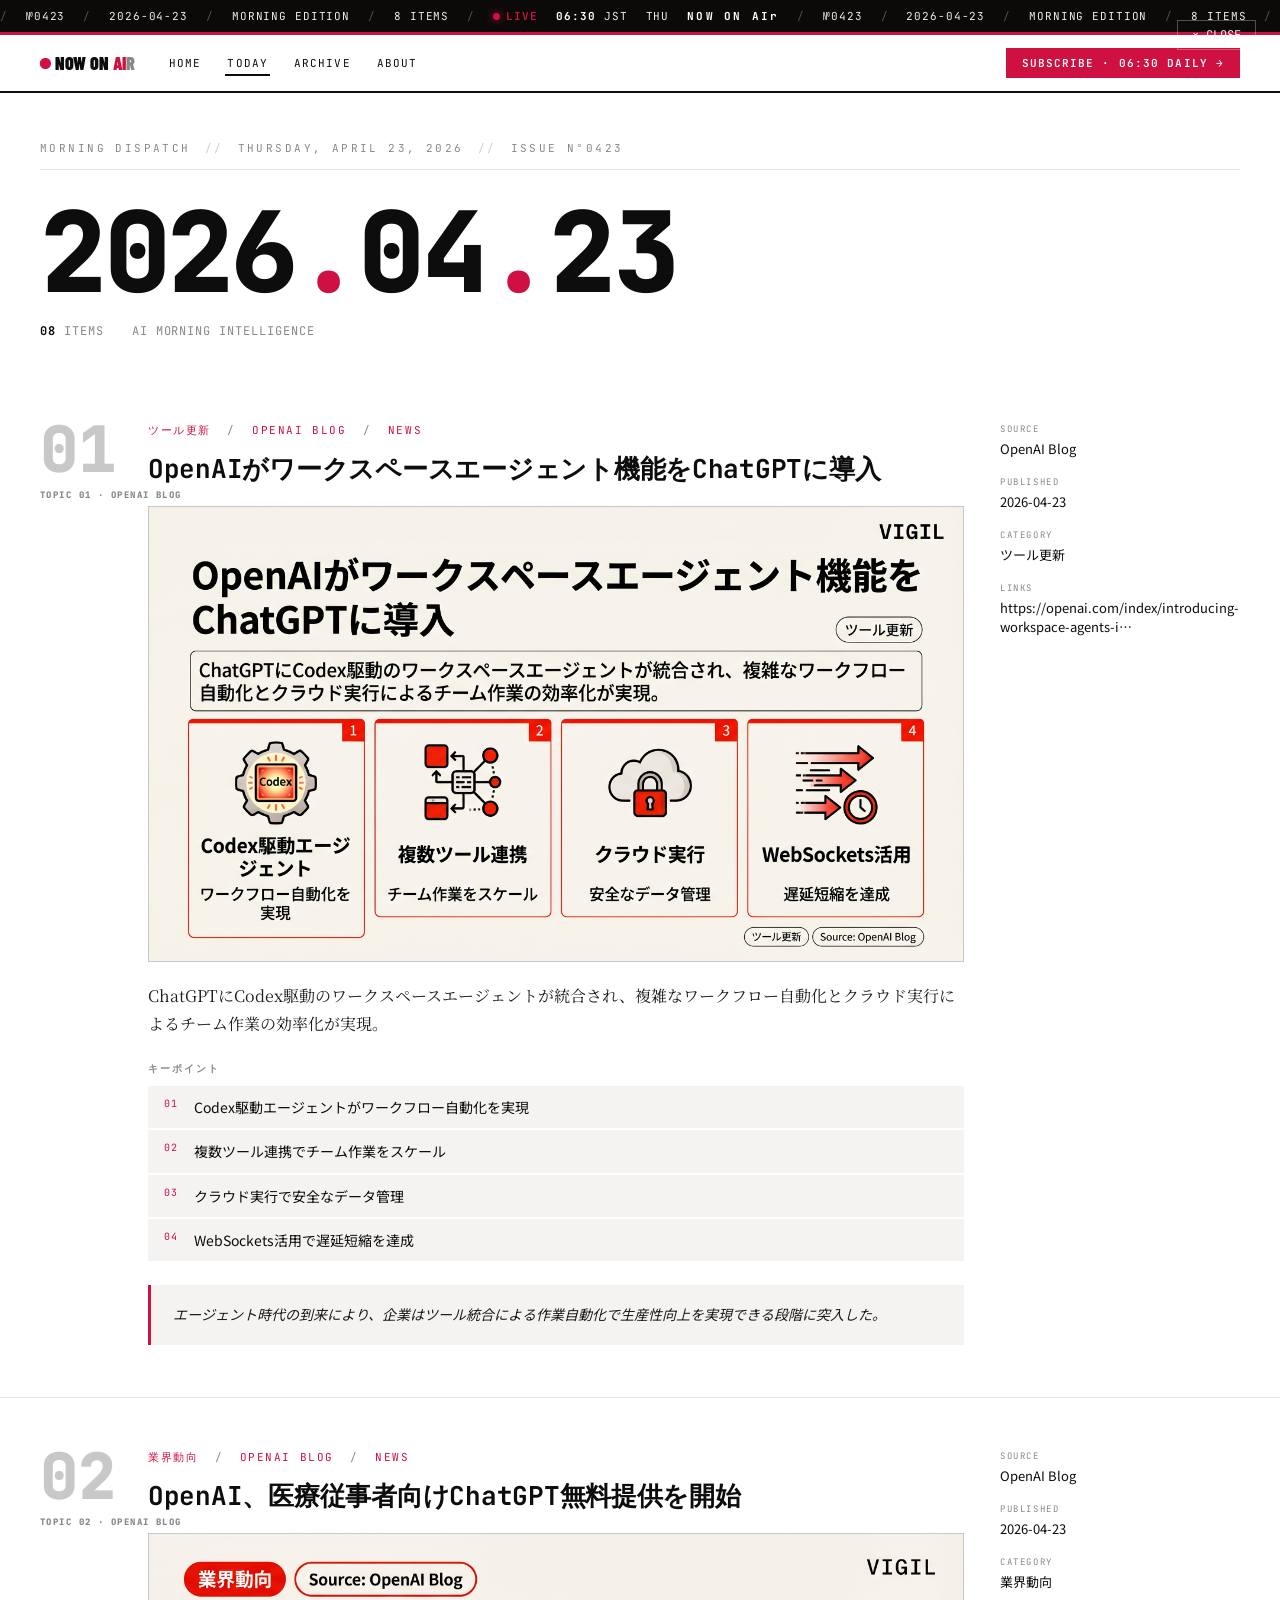
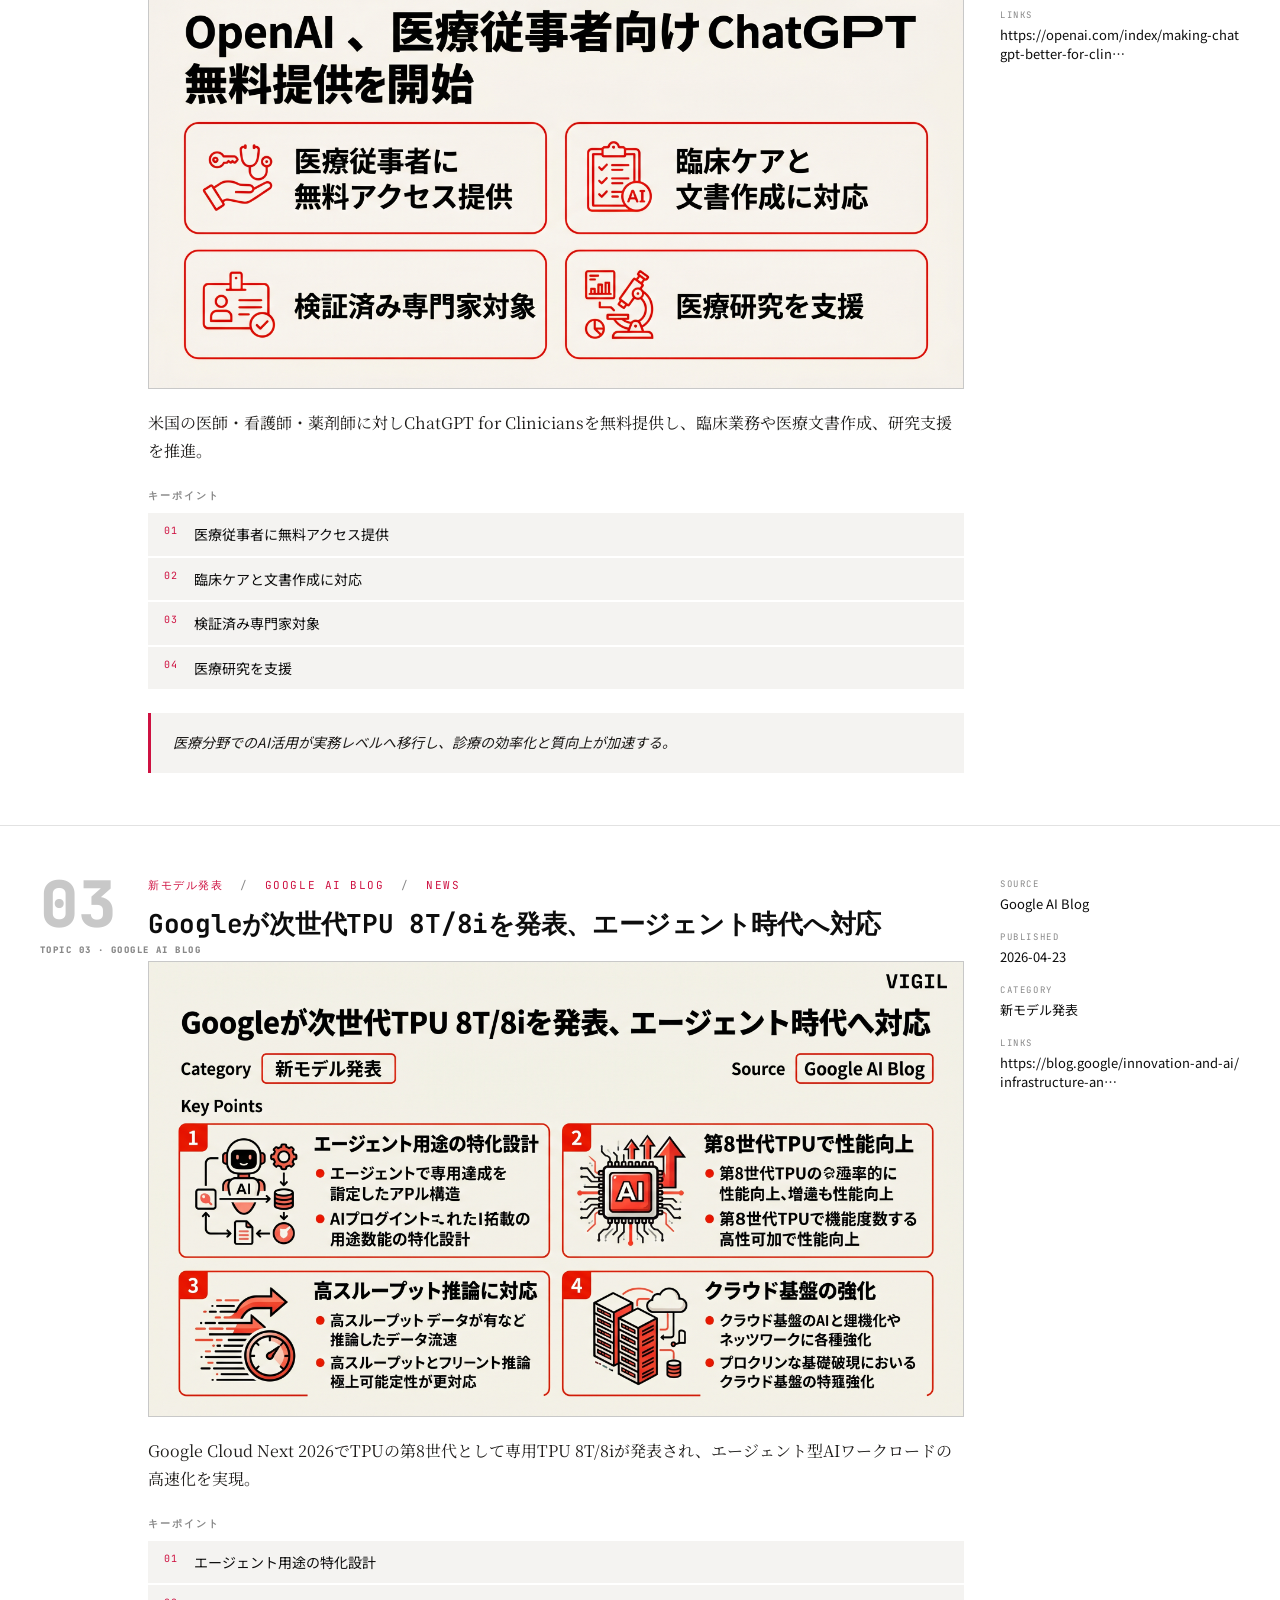
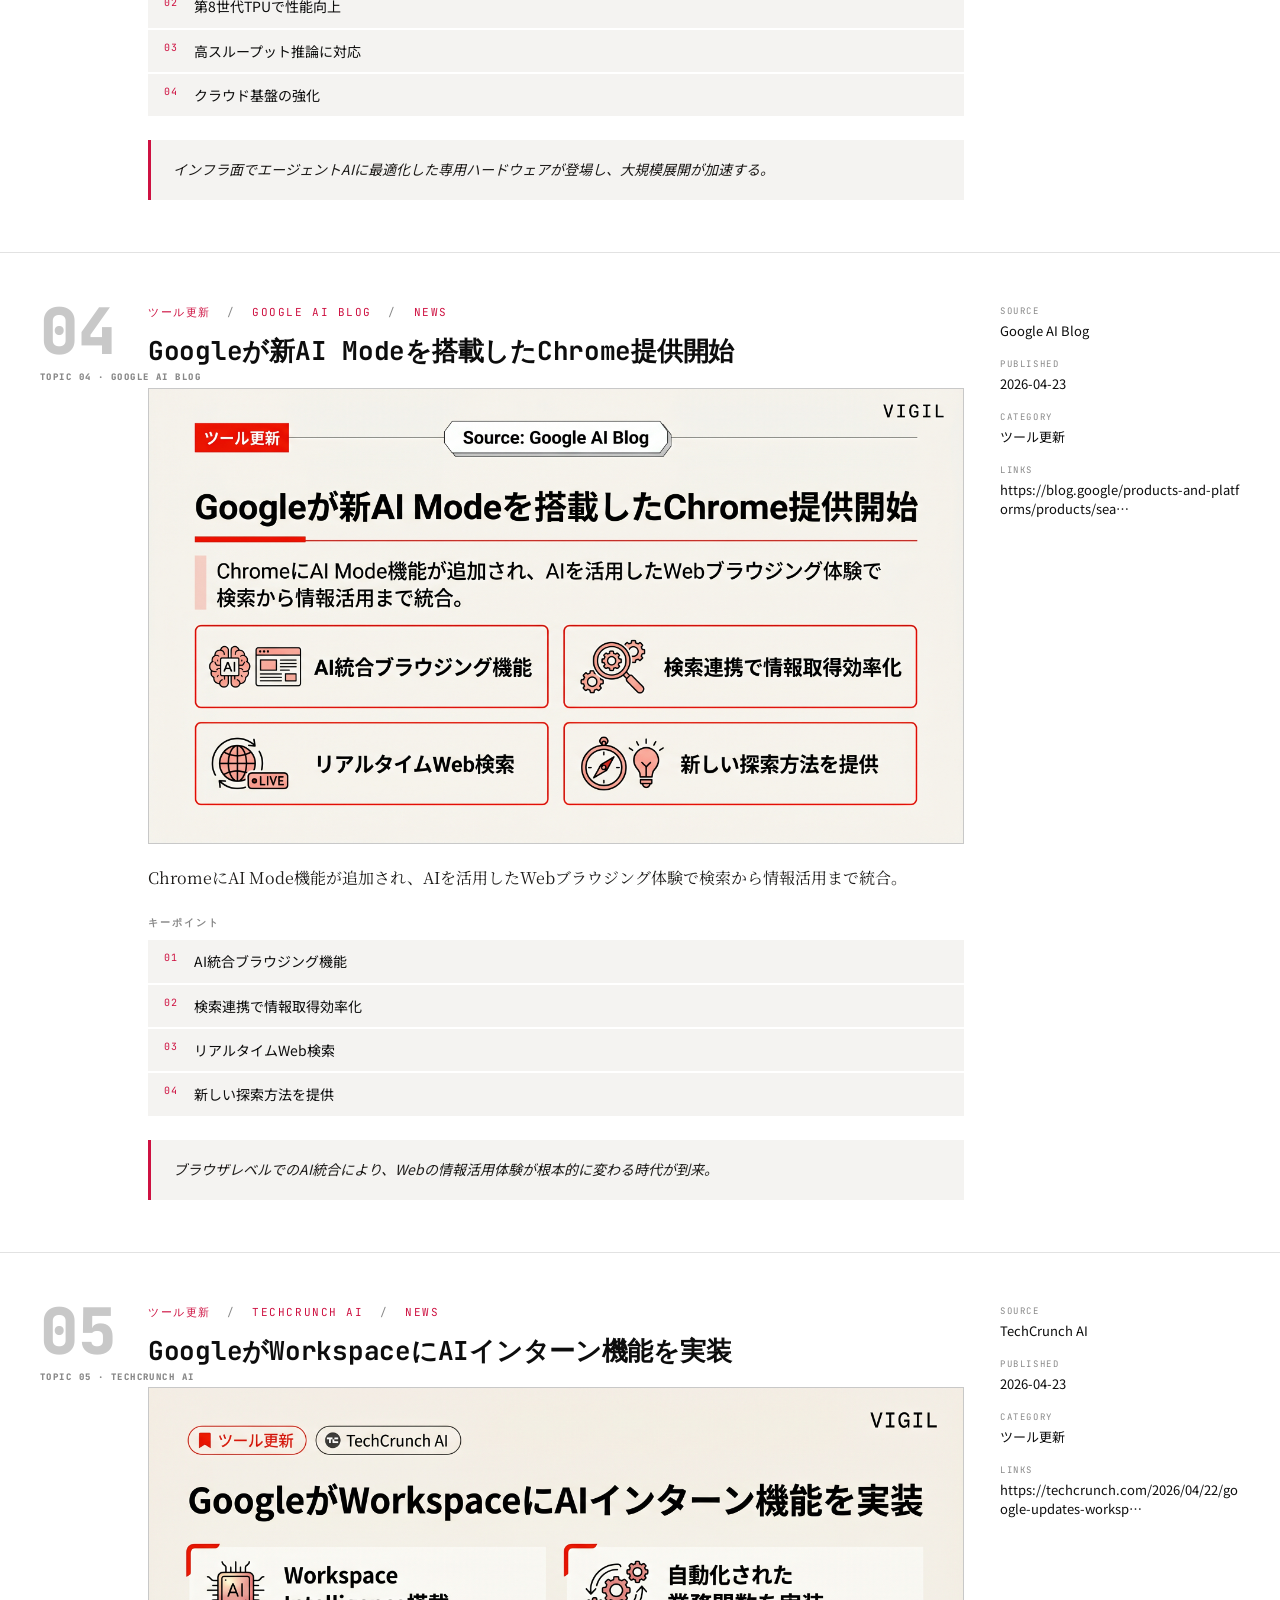
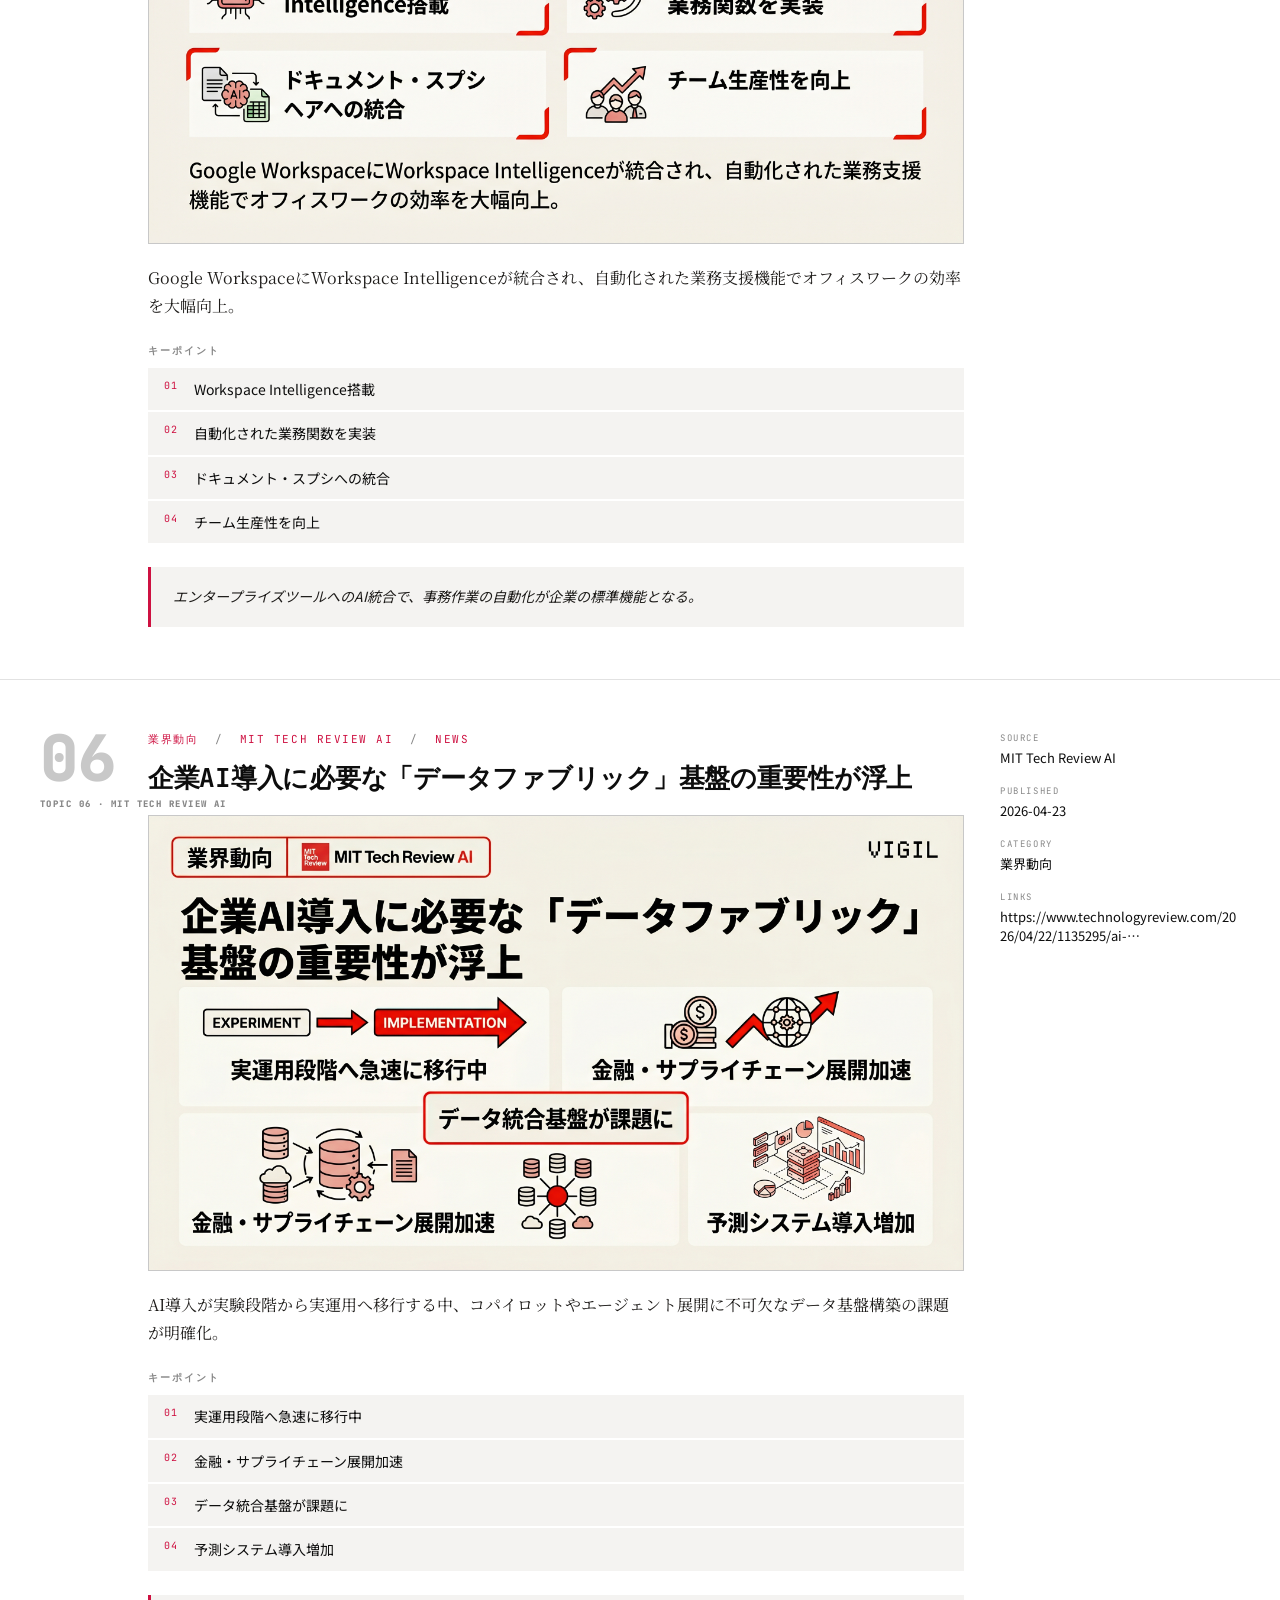
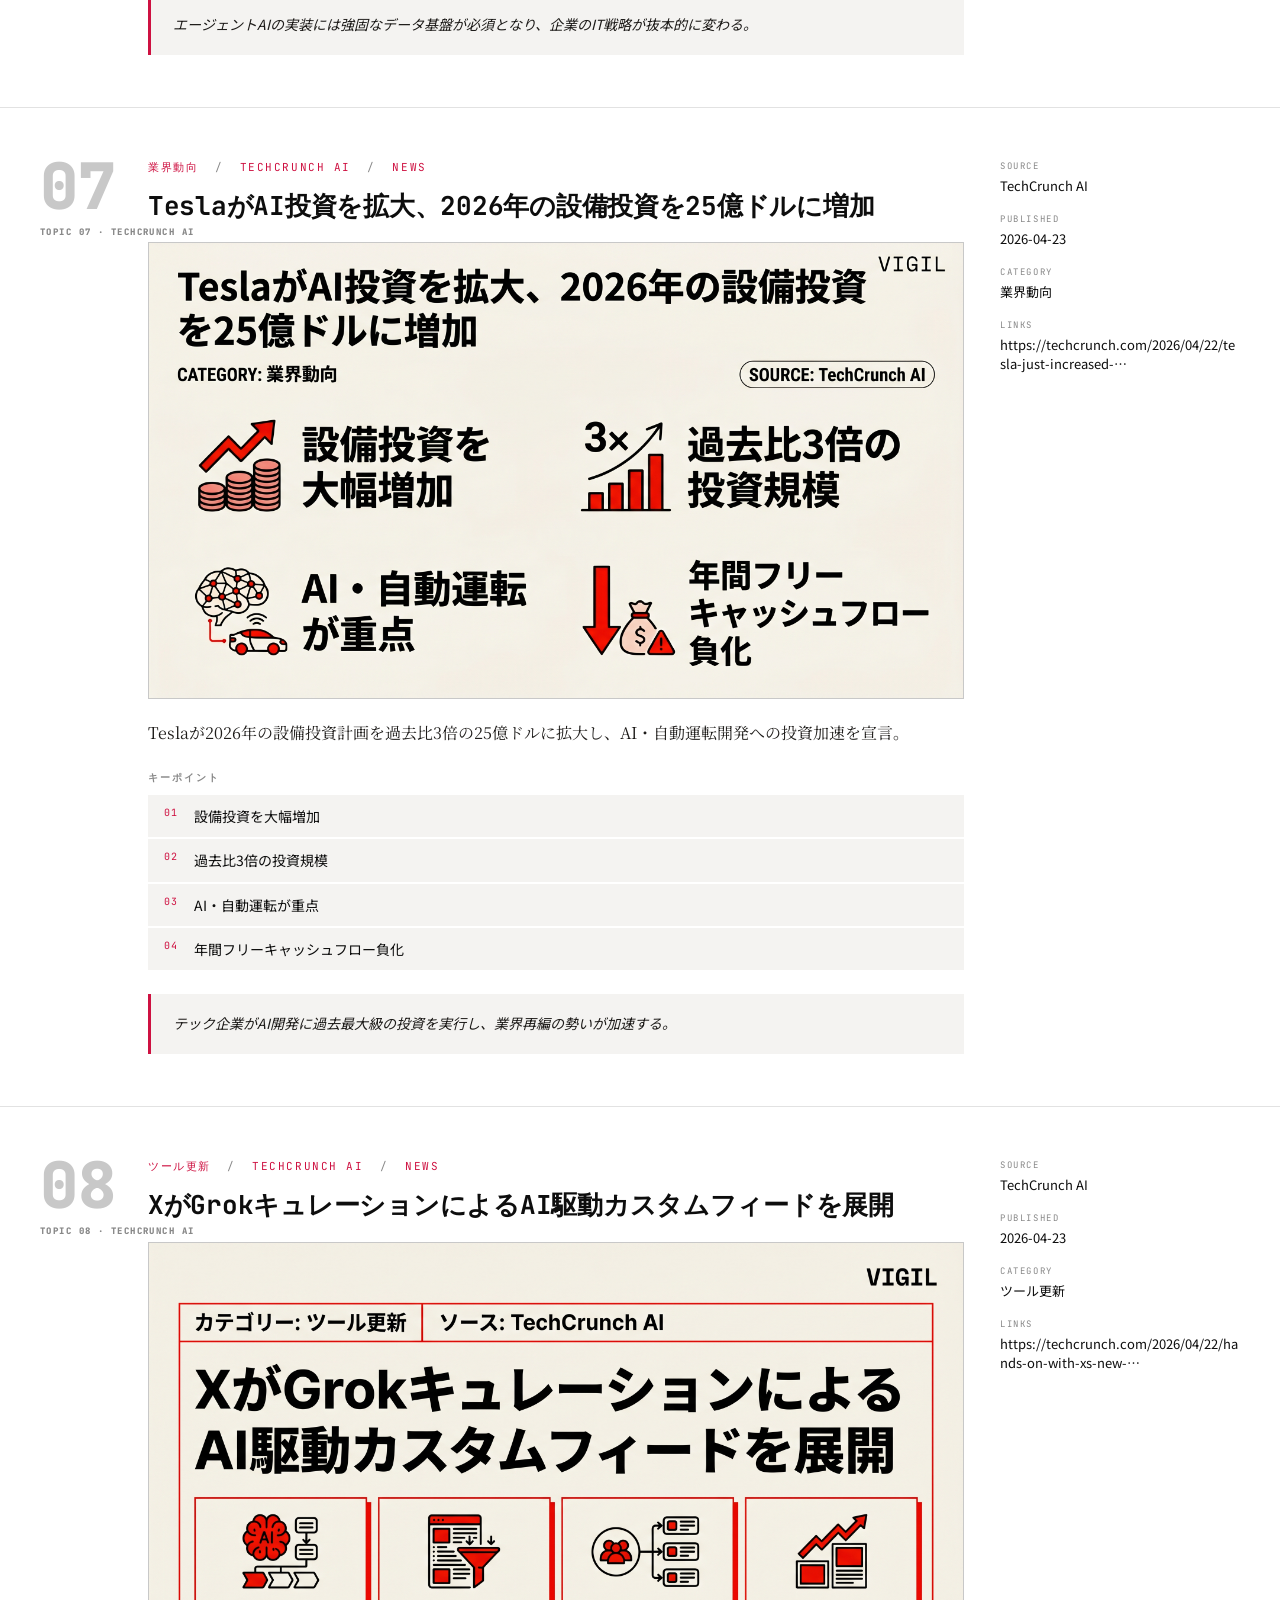
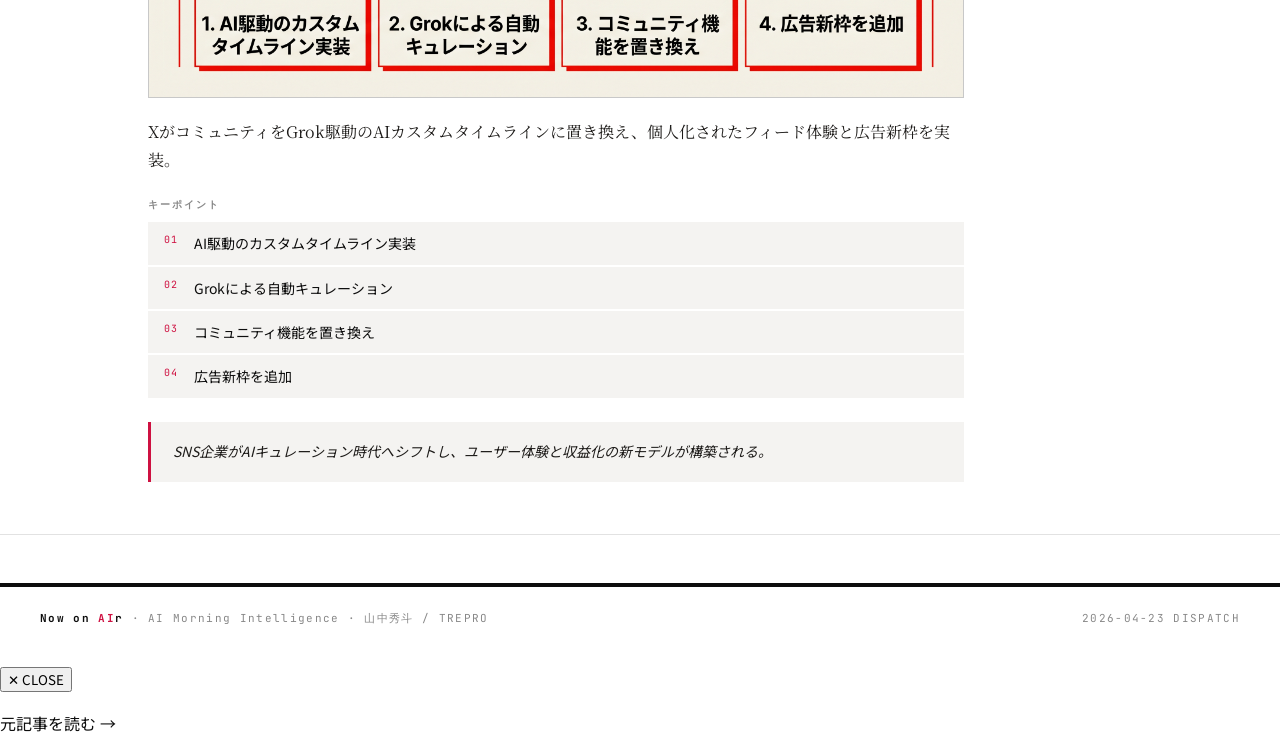
==== commit 1e9f8cec: "polish: r 同サイズ化・06:30配信・Slackソース付きリンク・モーダルUI刷新 - vigil.css: .r-sup/.brand-r のフォントサイズ制限を撤廃 → AI/r 同サイ" ====
--- a/docs/news/2026-04-23/index.html
+++ b/docs/news/2026-04-23/index.html
@@ -69,7 +69,7 @@
   <span class="sep">/</span>
   <span class="live"><span class="dot"></span>LIVE</span>
   <div class="right">
-    <span class="jst"><b>07:15</b> JST</span>
+    <span class="jst"><b>06:30</b> JST</span>
     <span>THU</span>
   </div>
 </div>
@@ -81,7 +81,7 @@
     <li><a href="../../#archive">ARCHIVE</a></li>
     <li><a href="../../#about">ABOUT</a></li>
   </ul>
-  <button class="subscribe" onclick="return false">SUBSCRIBE · 07:15 DAILY →</button>
+  <button class="subscribe" onclick="return false">SUBSCRIBE · 06:30 DAILY →</button>
 </nav>
 <div class="hero-wrap">
   <div class="edition-line">
@@ -392,20 +392,20 @@
 </div>
 
 <!-- Article Modal -->
-<div id="article-modal" style="display:none;position:fixed;inset:0;z-index:2000;background:rgba(14,13,11,0);transition:background .3s;pointer-events:none;">
-  <div id="modal-box" style="position:absolute;top:50%;left:50%;transform:translate(-50%,-48%) scale(.97);opacity:0;transition:transform .3s,opacity .3s;background:var(--paper);border:1px solid var(--rule-2);max-width:700px;width:calc(100% - 48px);max-height:88vh;overflow-y:auto;padding:0;">
-    <div style="display:flex;align-items:center;justify-content:space-between;padding:16px 24px;border-bottom:1px solid var(--rule);position:sticky;top:0;background:var(--paper);z-index:1;">
-      <span id="modal-cat" style="font-family:'JetBrains Mono',monospace;font-size:10px;letter-spacing:.18em;text-transform:uppercase;color:var(--red)"></span>
-      <button id="modal-close" style="font-family:'JetBrains Mono',monospace;font-size:11px;letter-spacing:.1em;background:none;border:1px solid var(--rule-2);padding:5px 12px;cursor:pointer;color:var(--ink);transition:background .2s,color .2s;">✕ CLOSE</button>
-    </div>
-    <div style="padding:28px 32px 32px;">
-      <h2 id="modal-title" style="font-family:'JetBrains Mono',monospace;font-weight:700;font-size:22px;line-height:1.35;margin:0 0 16px;"></h2>
-      <p id="modal-lede" style="font-family:'Noto Serif JP',serif;font-size:15px;line-height:1.8;color:var(--ink-2);margin:0 0 22px;"></p>
-      <div id="modal-kp" style="margin:0 0 22px;"></div>
-      <div id="modal-pull" style="padding:14px 18px;border-left:3px solid var(--red);background:var(--paper-2);font-size:13px;line-height:1.7;color:var(--ink-2);font-style:italic;margin-bottom:24px;display:none;"></div>
-      <div style="display:flex;align-items:center;justify-content:space-between;flex-wrap:wrap;gap:12px;">
-        <span id="modal-src" style="font-family:'JetBrains Mono',monospace;font-size:11px;color:var(--mute);letter-spacing:.08em;"></span>
-        <a id="modal-link" href="#" style="font-family:'JetBrains Mono',monospace;font-size:12px;letter-spacing:.1em;color:var(--paper);background:var(--ink);padding:9px 20px;text-decoration:none;transition:background .2s;">FULL ARTICLE →</a>
+<div id="article-modal">
+  <div id="modal-box">
+    <div class="modal-head">
+      <span id="modal-cat"></span>
+      <button id="modal-close">✕ CLOSE</button>
+    </div>
+    <div class="modal-body">
+      <h2 id="modal-title"></h2>
+      <p id="modal-lede"></p>
+      <div id="modal-kp"></div>
+      <div id="modal-pull"></div>
+      <div class="modal-foot">
+        <span id="modal-src"></span>
+        <a id="modal-link" href="#" target="_blank" rel="noopener">元記事を読む →</a>
       </div>
     </div>
   </div>
@@ -422,14 +422,13 @@
   /* ── modal ── */
   var modal=document.getElementById('article-modal');
   var box=document.getElementById('modal-box');
-  var mclose=document.getElementById('modal-close');
 
   function openModal(card){
     var d=card.dataset;
     document.getElementById('modal-cat').textContent=d.category||'';
     document.getElementById('modal-title').textContent=d.title||'';
     document.getElementById('modal-lede').textContent=d.lede||'';
-    document.getElementById('modal-src').textContent=d.source||'';
+    document.getElementById('modal-src').textContent='SOURCE: '+(d.source||'');
     var linkEl=document.getElementById('modal-link');
     linkEl.href=d.link||'#';
 
@@ -440,15 +439,13 @@
       var kps=JSON.parse(d.keypoints||'[]');
       if(kps.length){
         var ul=document.createElement('ul');
-        ul.style.cssText='list-style:none;padding:0;margin:0;';
         kps.forEach(function(kp,i){
           var li=document.createElement('li');
-          li.style.cssText='padding:9px 12px 9px 38px;margin-bottom:2px;background:var(--paper-2);position:relative;font-size:13px;line-height:1.6;border-left:2px solid transparent;transition:border-color .15s;';
-          li.onmouseenter=function(){this.style.borderLeftColor='var(--red)';}; li.onmouseleave=function(){this.style.borderLeftColor='transparent';};
           var num=document.createElement('span');
-          num.style.cssText='position:absolute;left:12px;top:9px;font-family:JetBrains Mono,monospace;font-size:10px;color:var(--red);';
+          num.className='kp-num';
           num.textContent=String(i+1).padStart(2,'0');
-          li.appendChild(num); li.appendChild(document.createTextNode(kp));
+          li.appendChild(num);
+          li.appendChild(document.createTextNode(kp));
           ul.appendChild(li);
         });
         kpEl.appendChild(ul);
@@ -457,33 +454,30 @@
 
     /* pull */
     var pullEl=document.getElementById('modal-pull');
-    if(d.pull){pullEl.textContent=d.pull;pullEl.style.display='block';}
+    if(d.pull){pullEl.textContent='「'+d.pull+'」';pullEl.style.display='block';}
     else{pullEl.style.display='none';}
 
-    modal.style.display='flex'; modal.style.alignItems='center'; modal.style.justifyContent='center';
+    modal.style.display='flex';
     modal.style.pointerEvents='auto';
     requestAnimationFrame(function(){
-      modal.style.background='rgba(14,13,11,.88)';
-      box.style.opacity='1'; box.style.transform='translate(-50%,-50%) scale(1)';
+      modal.style.background='rgba(0,0,0,.72)';
+      box.classList.add('is-open');
     });
     document.body.style.overflow='hidden';
   }
 
   function closeModal(){
-    modal.style.background='rgba(14,13,11,0)';
-    box.style.opacity='0'; box.style.transform='translate(-50%,-48%) scale(.97)';
-    setTimeout(function(){modal.style.display='none';modal.style.pointerEvents='none';},300);
+    modal.style.background='rgba(0,0,0,0)';
+    box.classList.remove('is-open');
+    setTimeout(function(){modal.style.display='none';modal.style.pointerEvents='none';},280);
     document.body.style.overflow='';
   }
 
-  mclose.addEventListener('click',closeModal);
+  document.getElementById('modal-close').addEventListener('click',closeModal);
   modal.addEventListener('click',function(e){if(e.target===modal)closeModal();});
-  document.getElementById('modal-close').onmouseover=function(){this.style.background='var(--red)';this.style.color='#fff';this.style.borderColor='var(--red)';};
-  document.getElementById('modal-close').onmouseout=function(){this.style.background='';this.style.color='var(--ink)';this.style.borderColor='var(--rule-2)';};
 
   /* tcard click → modal */
   document.querySelectorAll('.tcard[data-title]').forEach(function(card){
-    card.style.cursor='pointer';
     card.addEventListener('click',function(e){
       if(e.target.tagName==='A')return;
       openModal(card);
--- a/docs/assets/vigil.css
+++ b/docs/assets/vigil.css
@@ -94,7 +94,7 @@
 }
 nav.main .brand .dot-r  { font-style: normal; color: var(--red); margin-right: 4px; }
 nav.main .brand .brand-ai { color: var(--red); font-style: normal; }
-nav.main .brand .brand-r  { color: var(--mute); font-size: .65em; vertical-align: middle; }
+nav.main .brand .brand-r  { color: var(--mute); }
 
 nav.main ul {
   display: flex;
@@ -170,10 +170,7 @@
 .hero .logo-block h1 .ai   { color: var(--red); font-style: normal; }
 .hero .logo-block h1 .r-sup {
   color: var(--mute);
-  font-size: .48em;
-  font-weight: 700;
-  vertical-align: middle;
-  letter-spacing: 0;
+  font-weight: 900;
 }
 .hero .logo-block .sub {
   font-family: var(--mono);
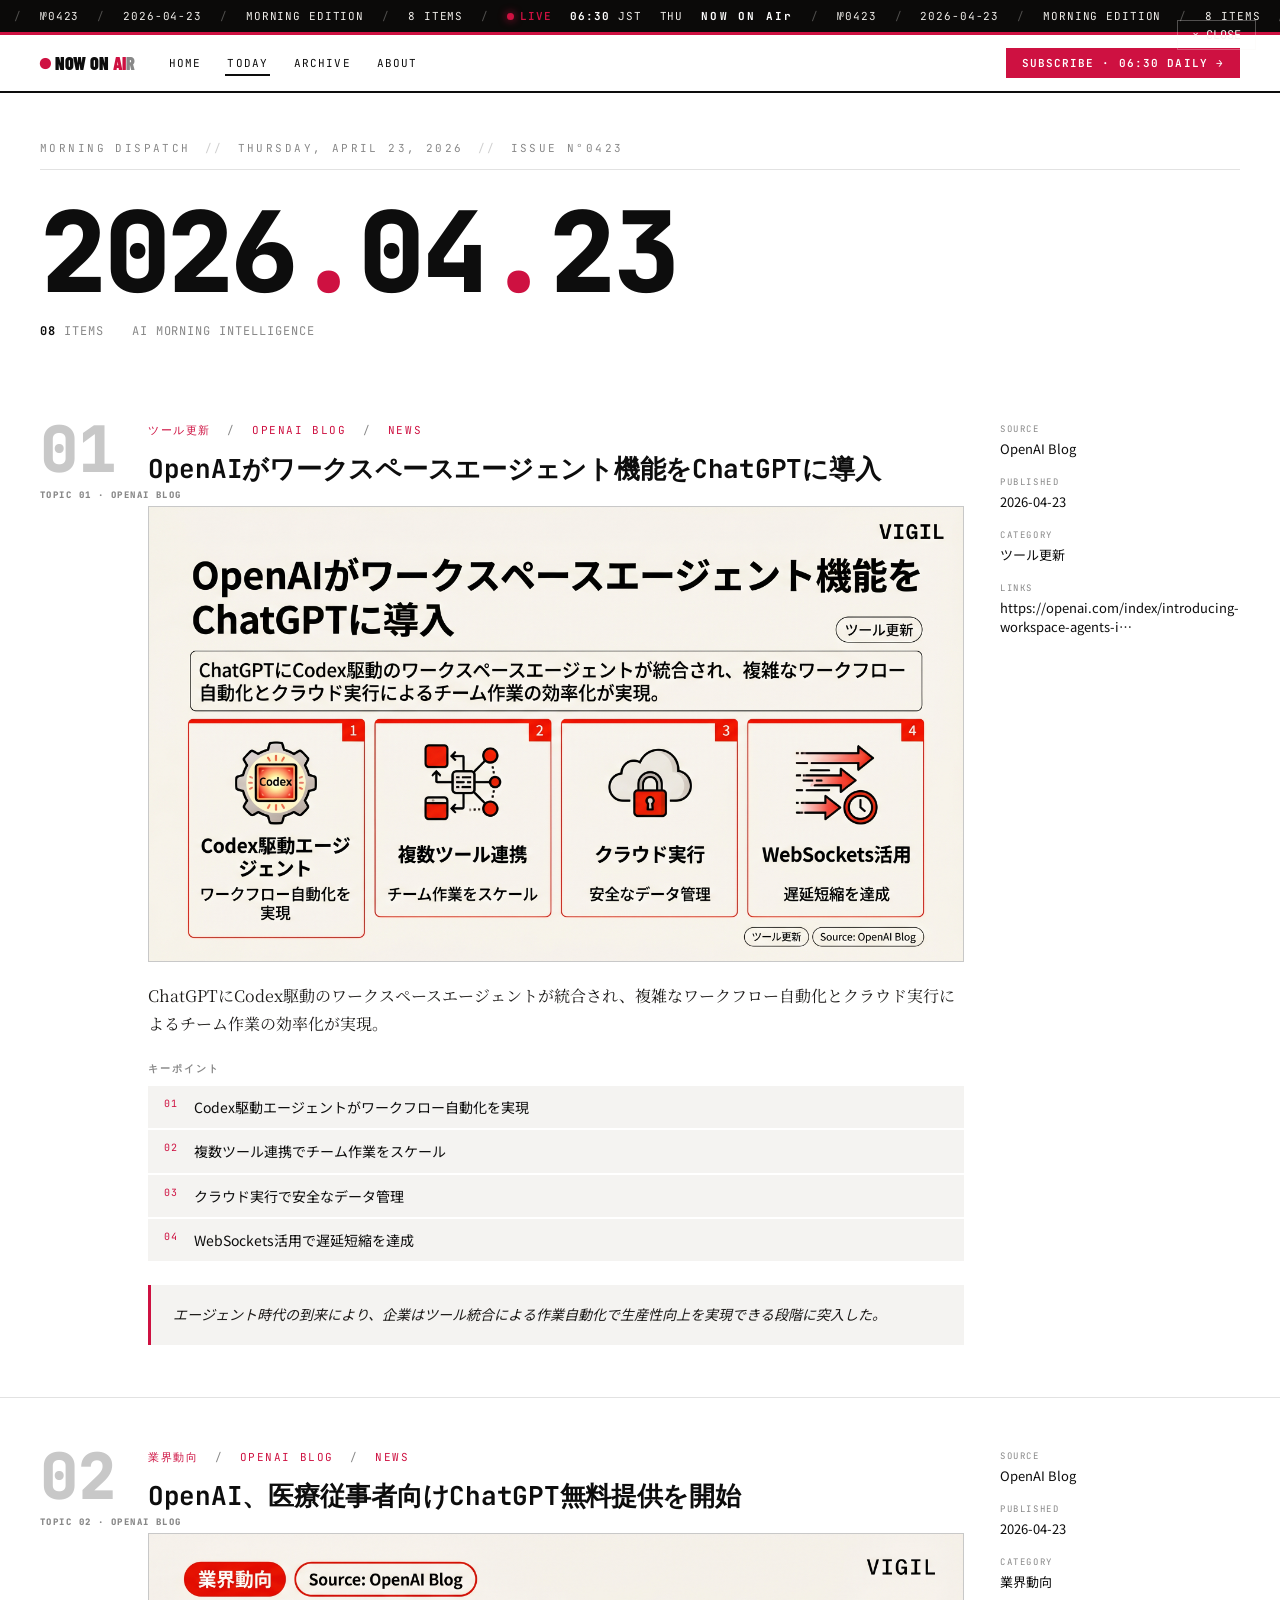
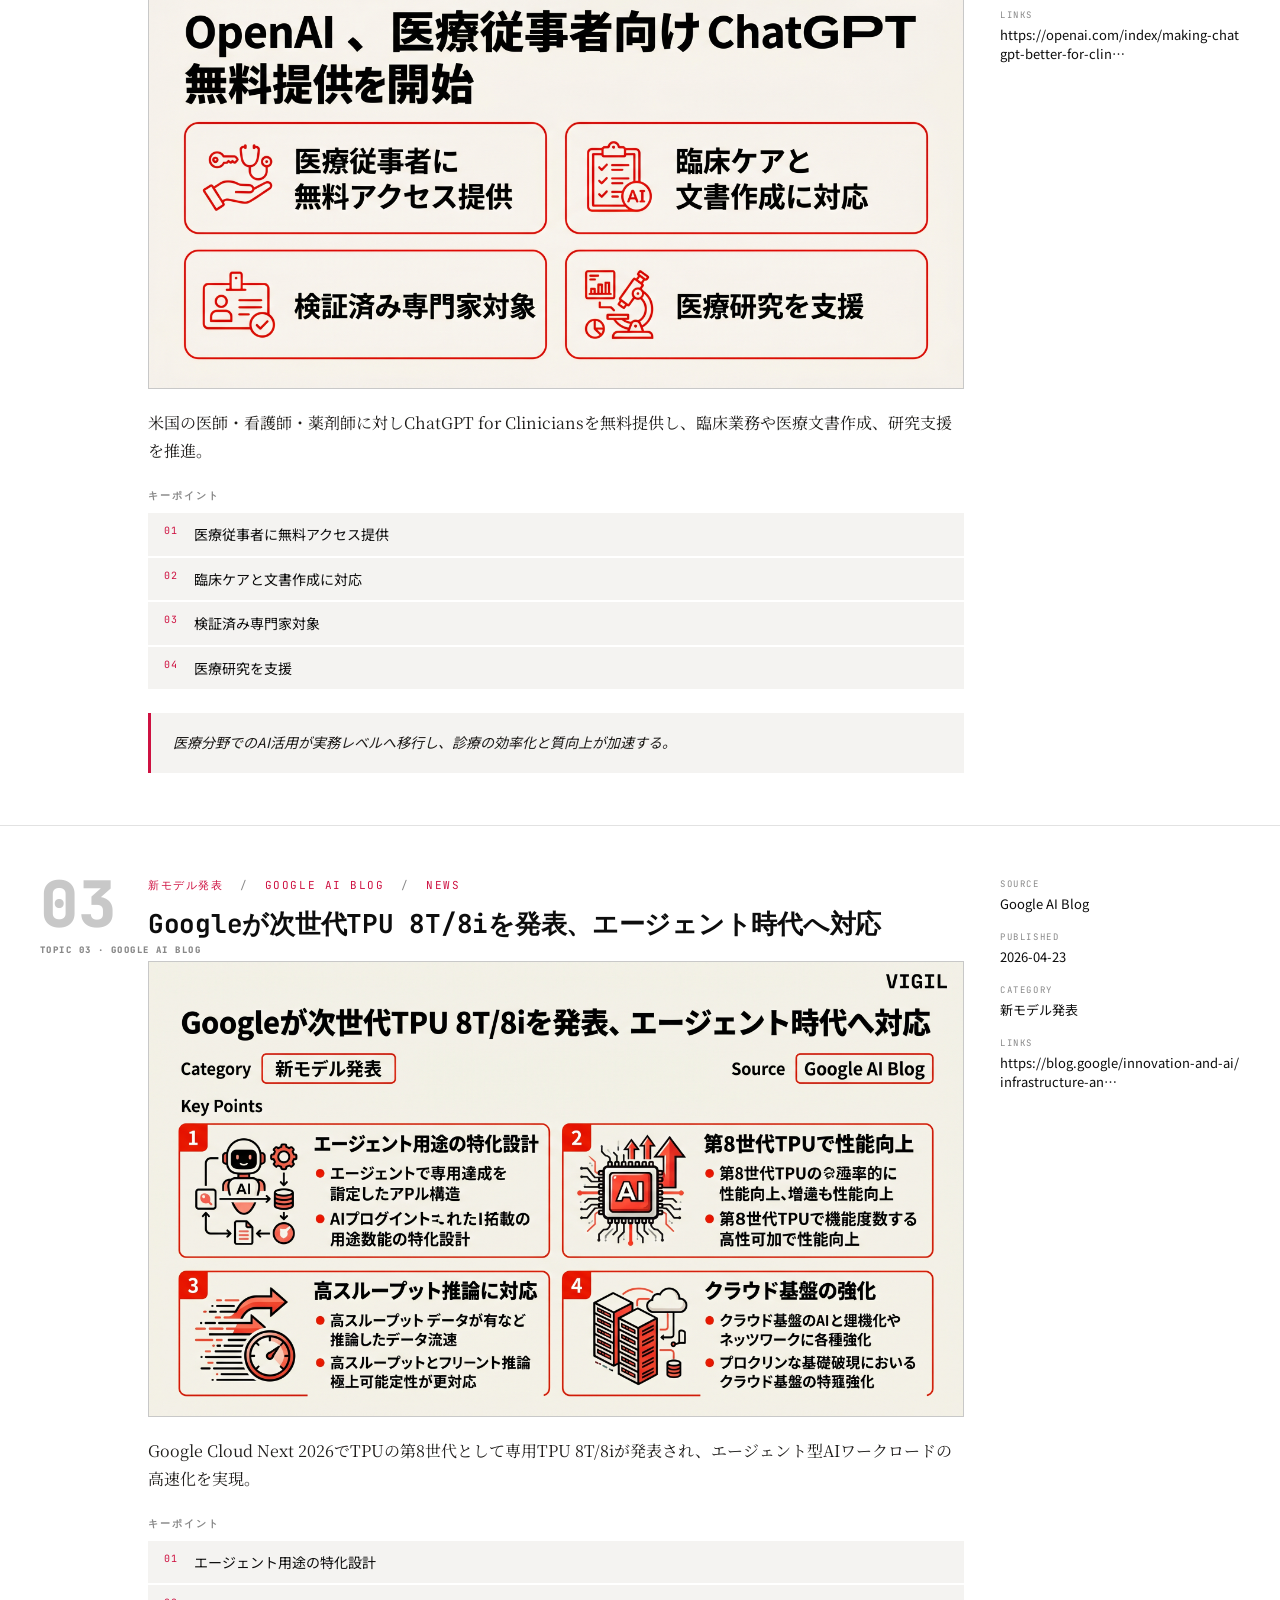
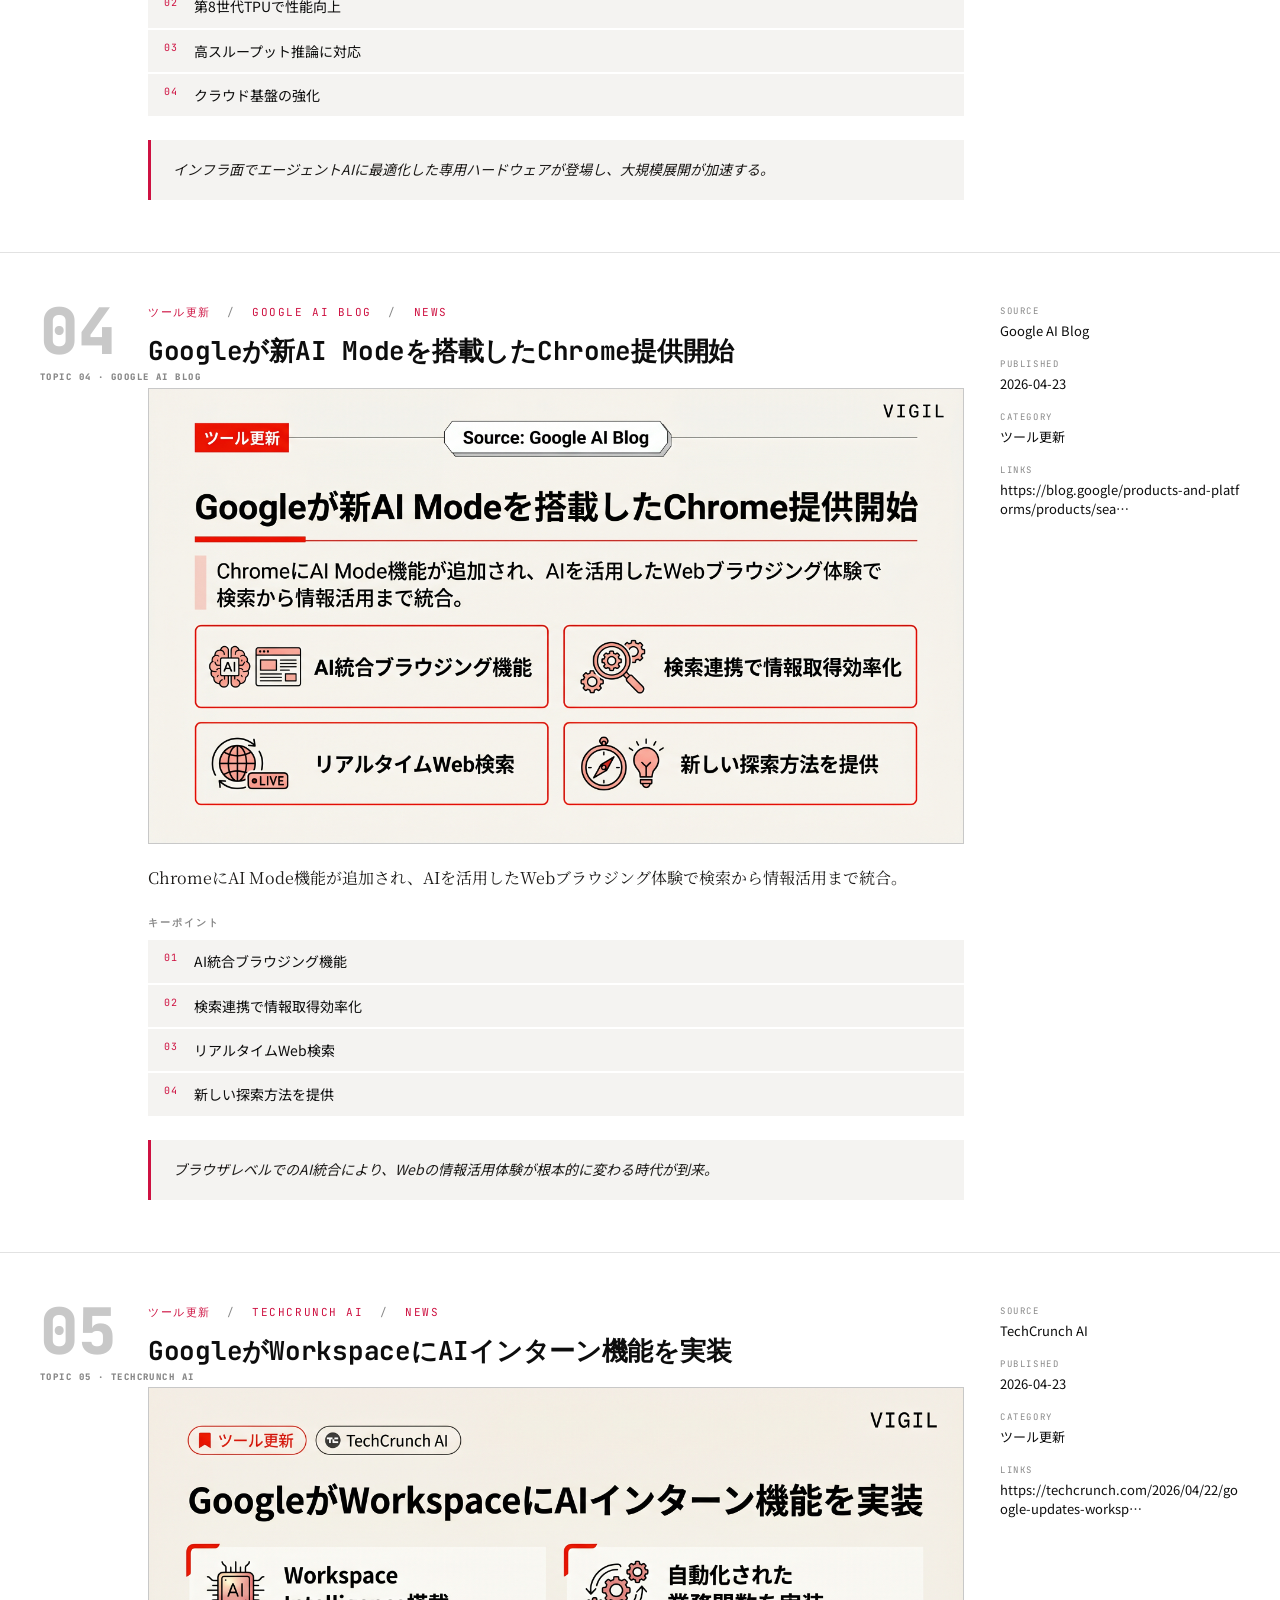
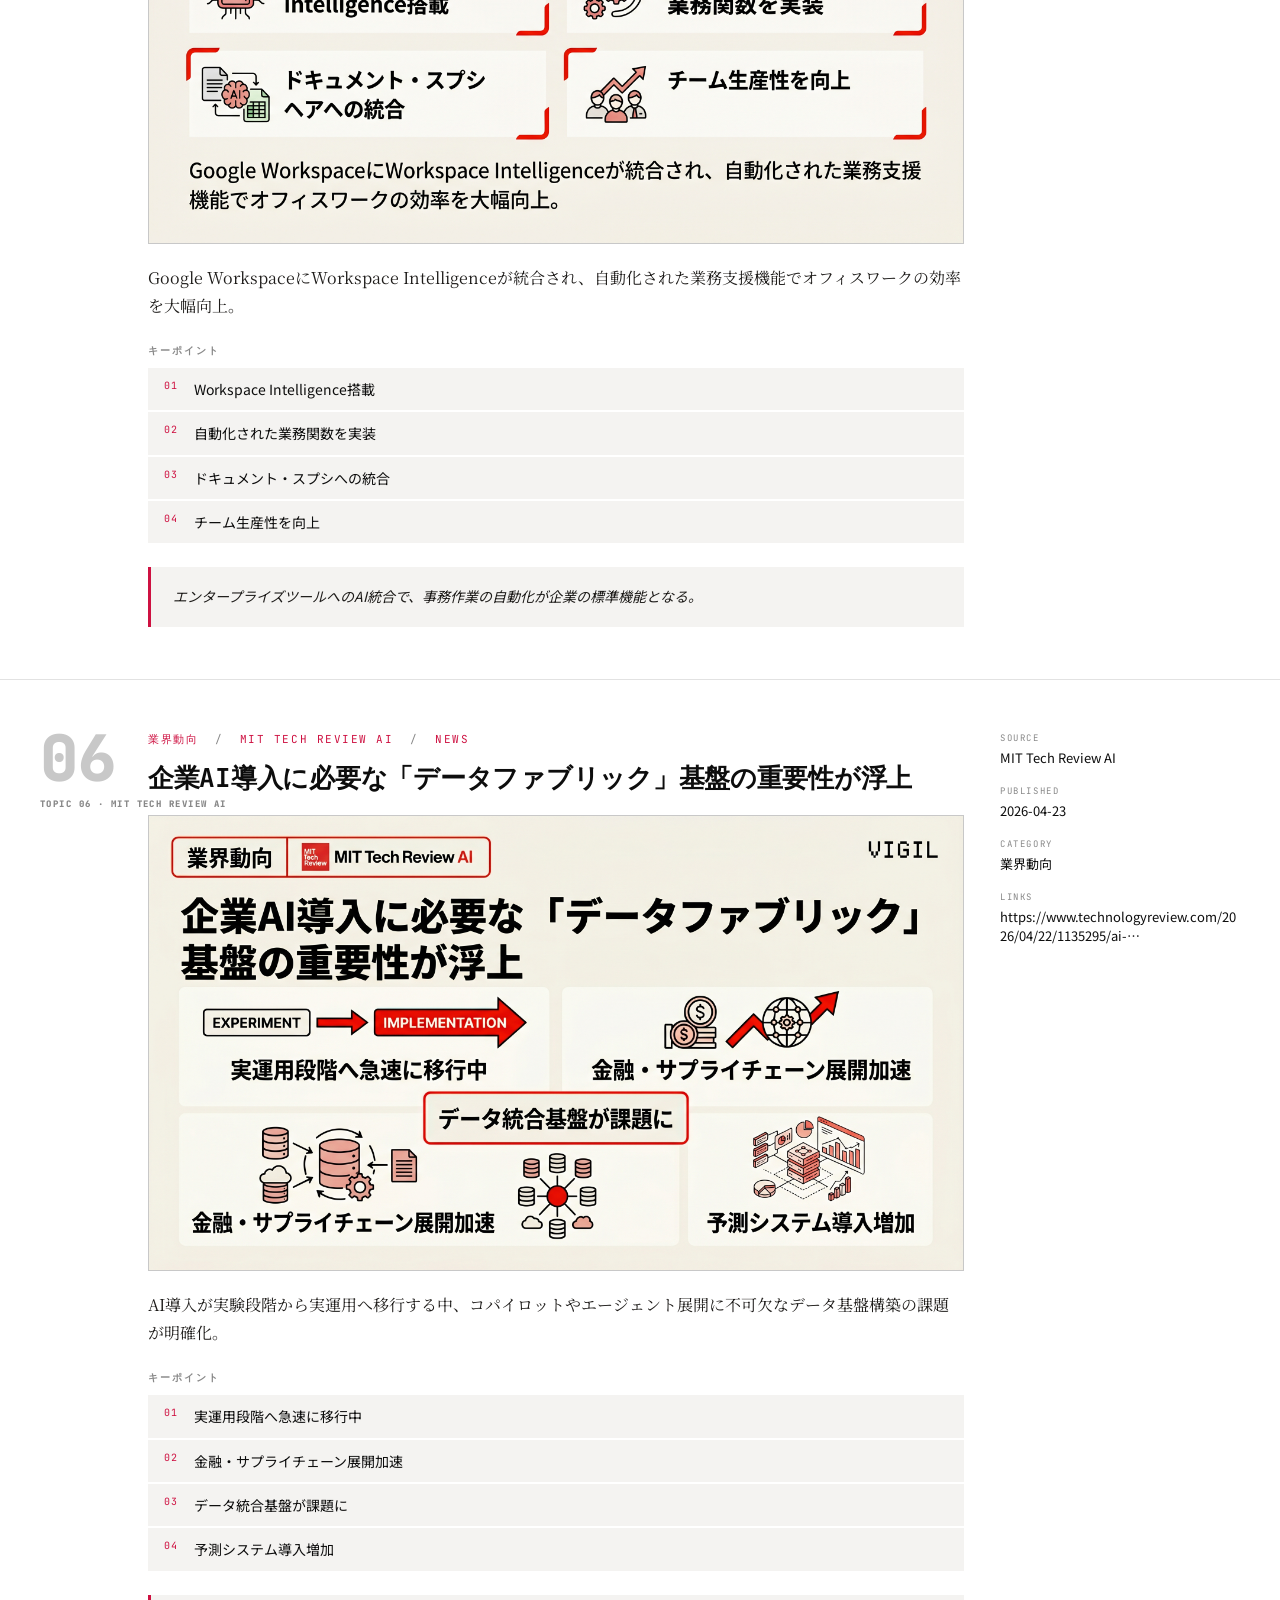
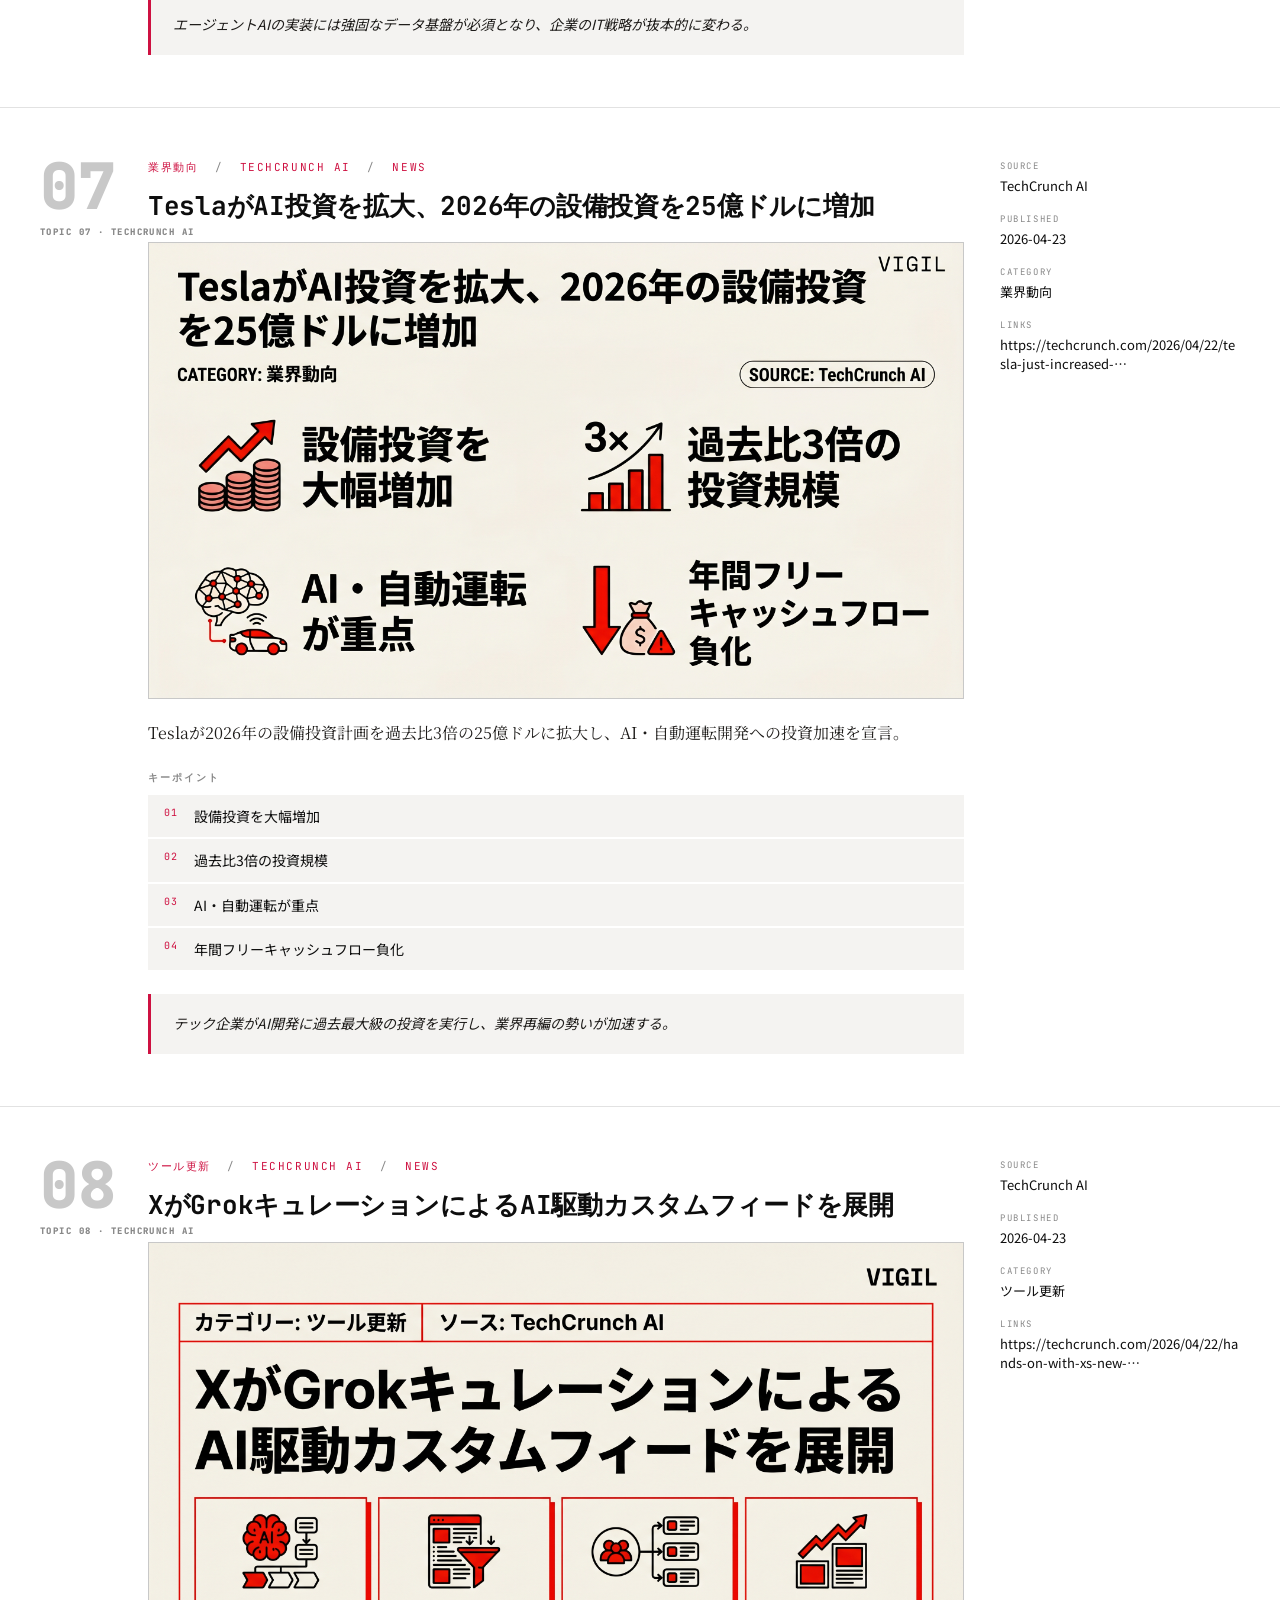
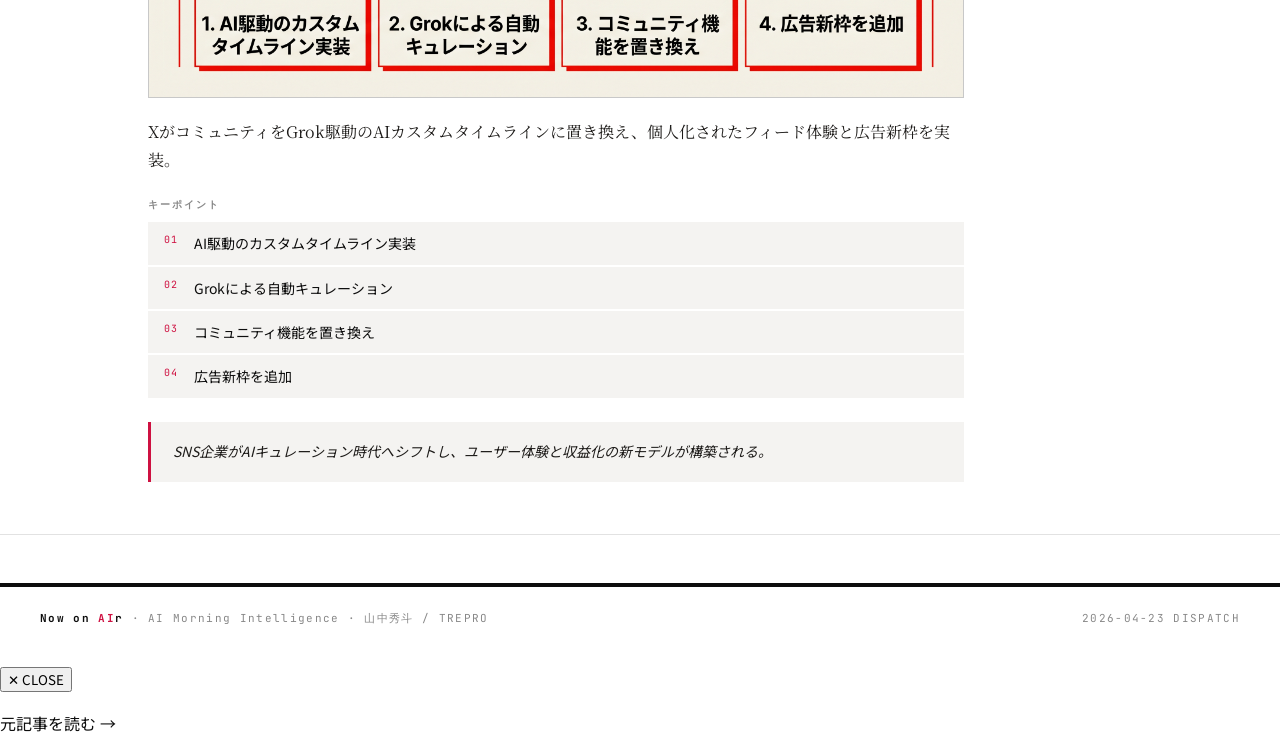
==== commit 62b0db53: "fix: r を 1em 明示・baseline 揃え・CSS キャッシュバスト ?v3 Co-Authored-By: Claude Sonnet 4.6 <noreply@anthropic.co" ====
--- a/docs/news/2026-04-23/index.html
+++ b/docs/news/2026-04-23/index.html
@@ -8,7 +8,7 @@
 <link rel="preconnect" href="https://fonts.googleapis.com">
 <link rel="preconnect" href="https://fonts.gstatic.com" crossorigin>
 <link href="https://fonts.googleapis.com/css2?family=Barlow+Condensed:wght@600;700;800;900&family=JetBrains+Mono:wght@400;500;600;700;800&family=Noto+Sans+JP:wght@400;500;700&family=Noto+Serif+JP:wght@400;600;700&display=swap" rel="stylesheet">
-<link rel="stylesheet" href="../../assets/vigil.css" />
+<link rel="stylesheet" href="../../assets/vigil.css?v3" />
 </head>
 <body>
 <style>
--- a/docs/assets/vigil.css
+++ b/docs/assets/vigil.css
@@ -171,6 +171,9 @@
 .hero .logo-block h1 .r-sup {
   color: var(--mute);
   font-weight: 900;
+  font-size: 1em;
+  vertical-align: baseline;
+  letter-spacing: -.025em;
 }
 .hero .logo-block .sub {
   font-family: var(--mono);
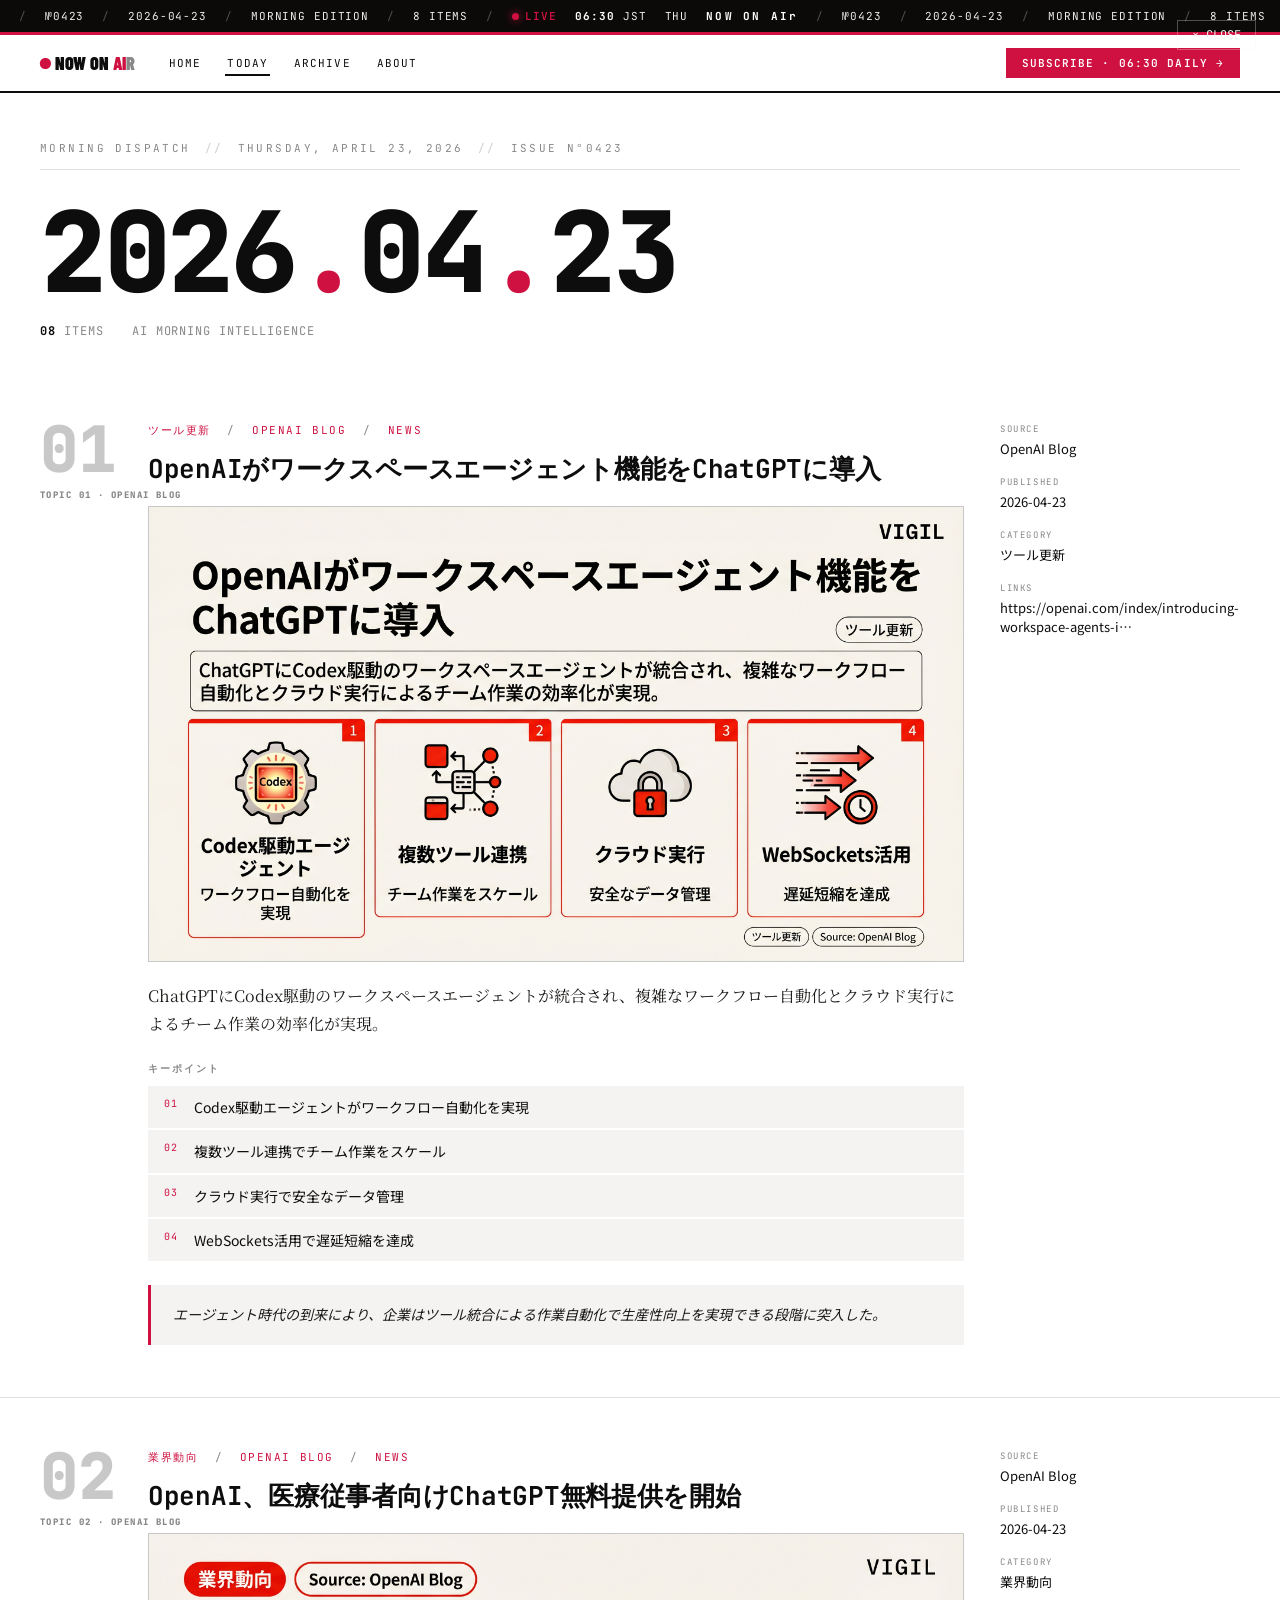
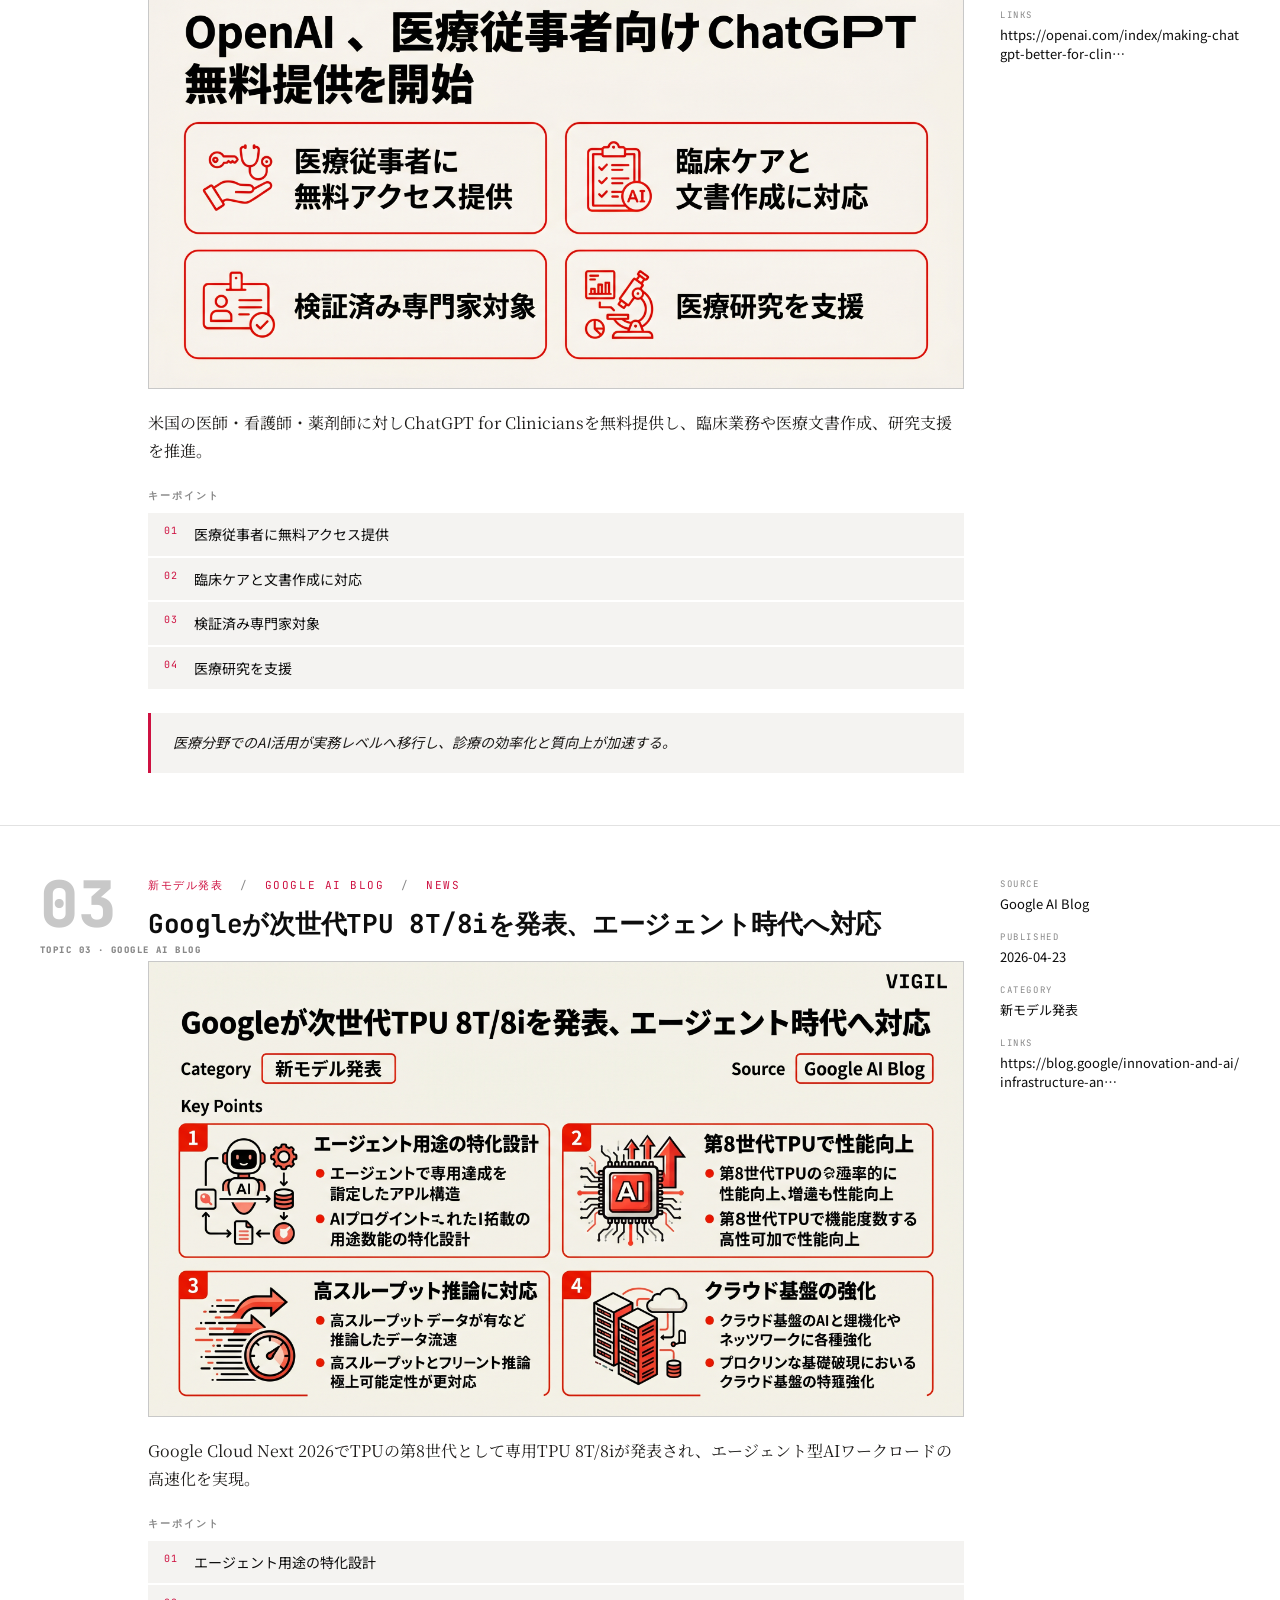
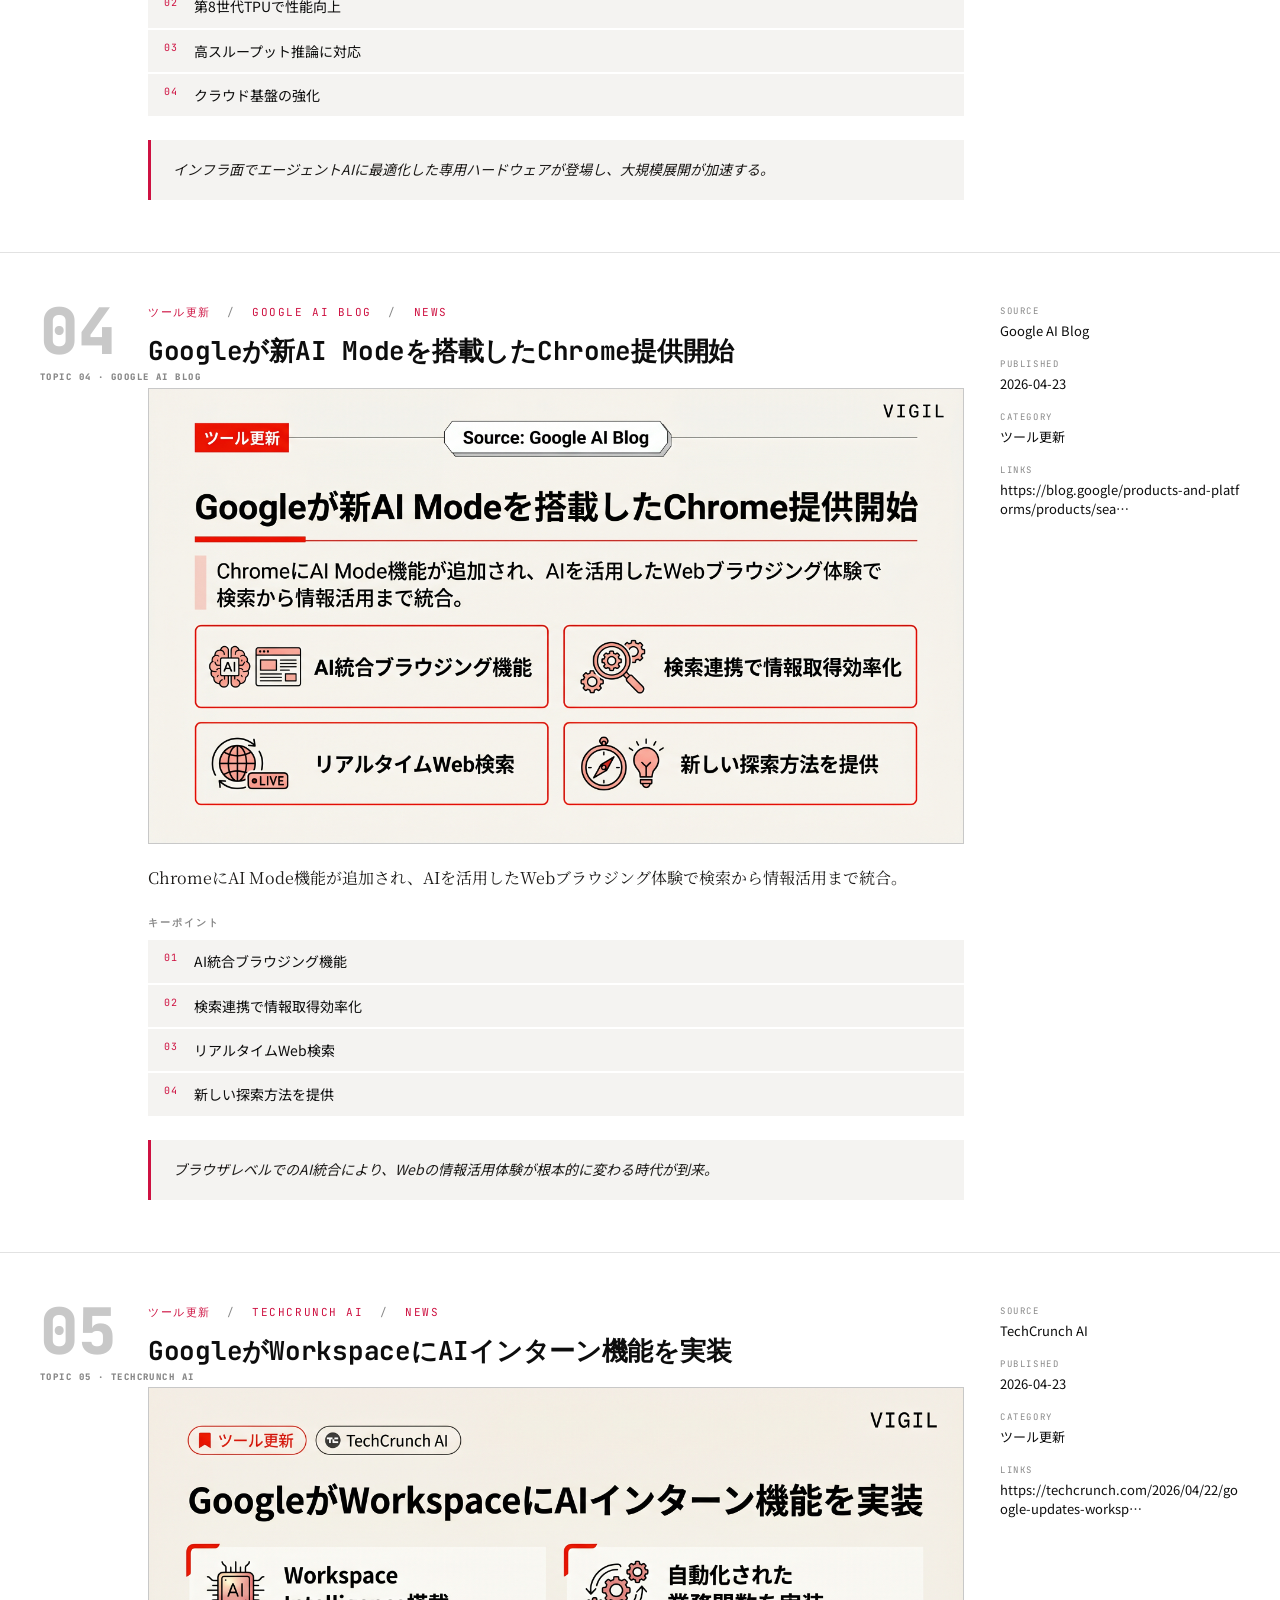
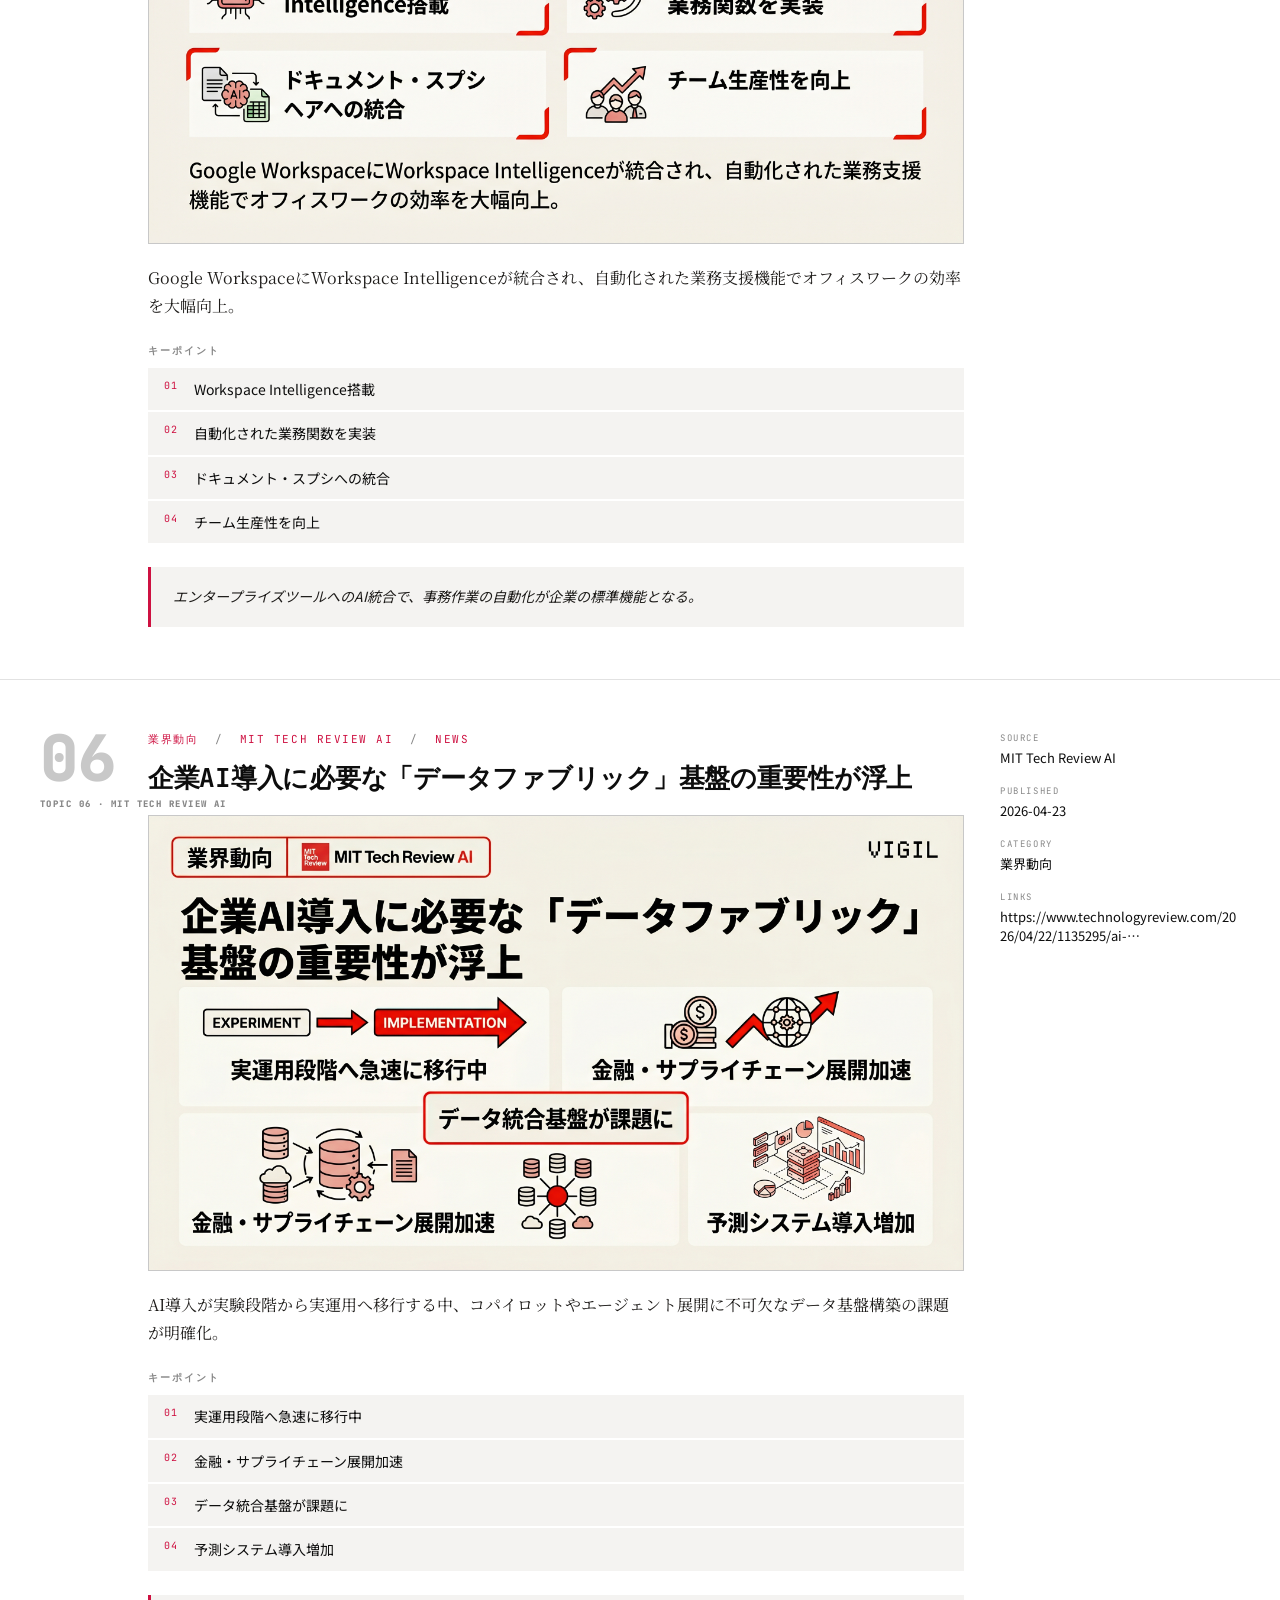
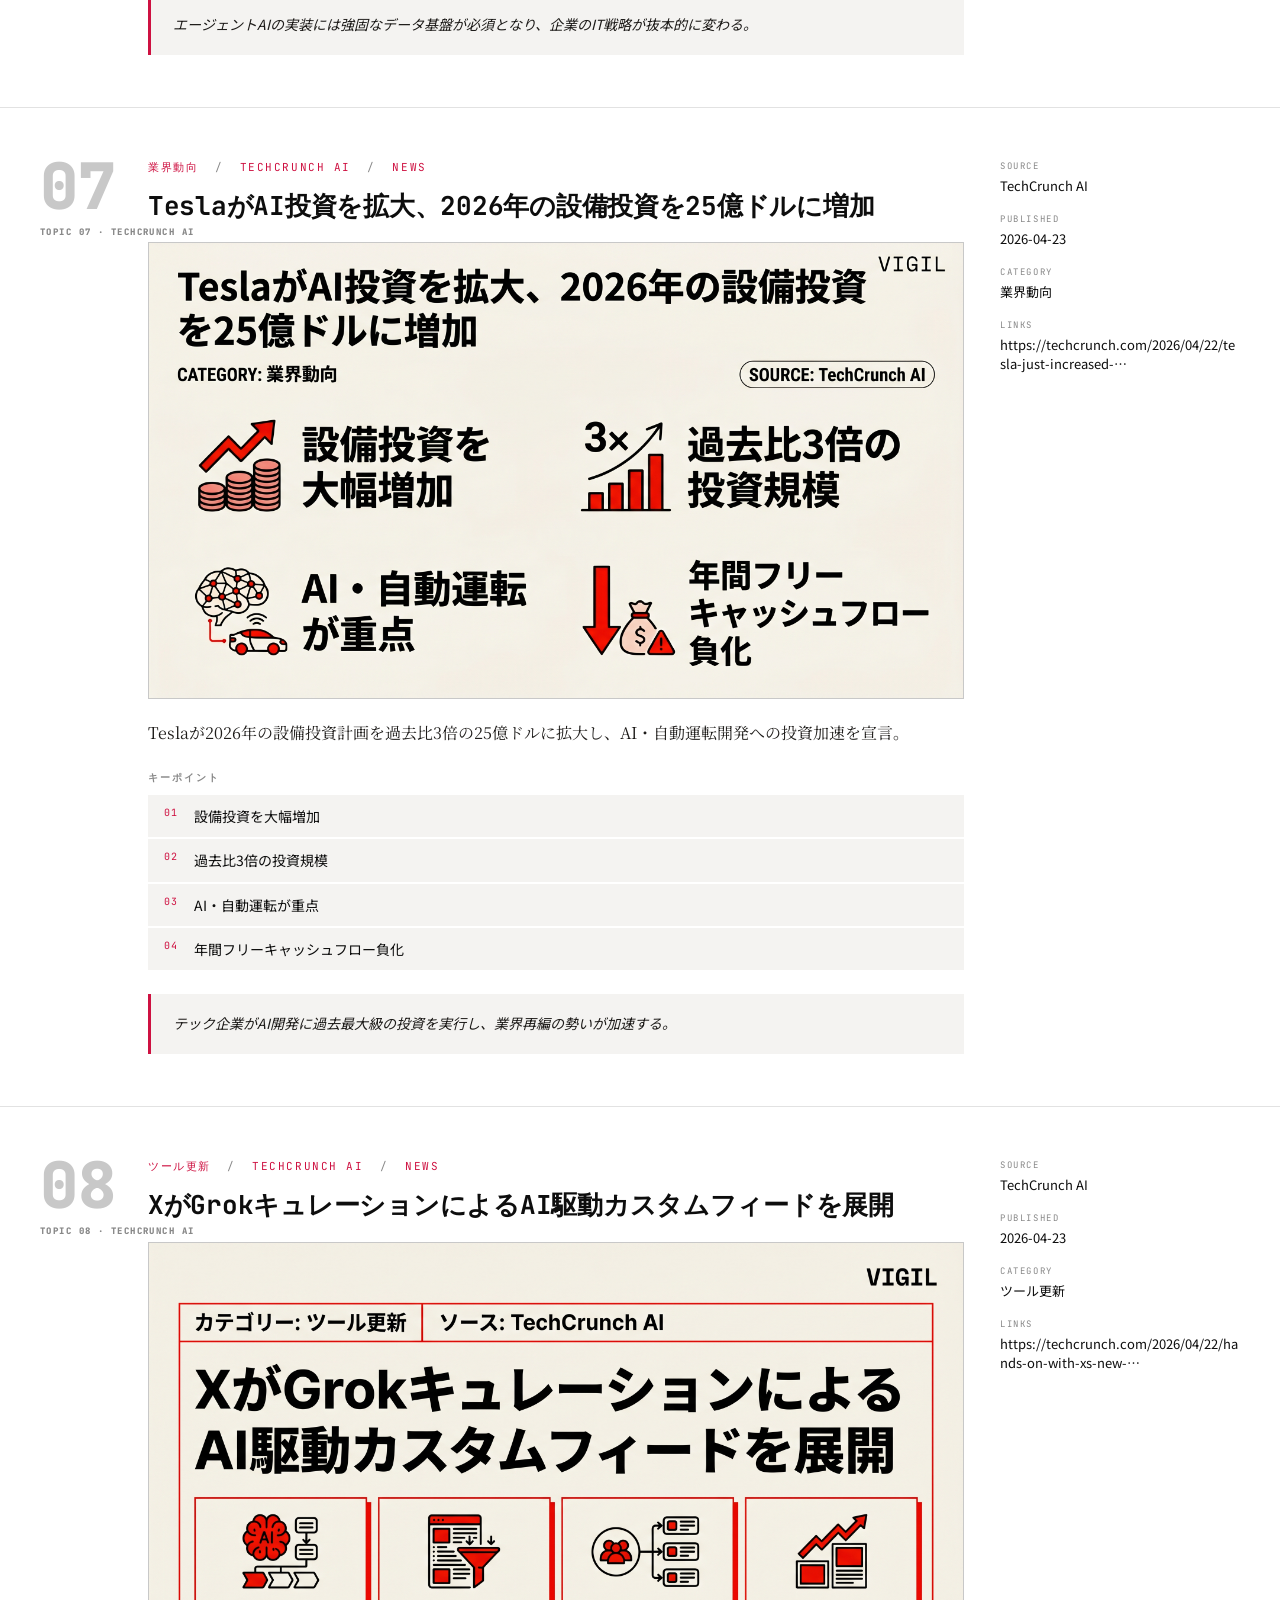
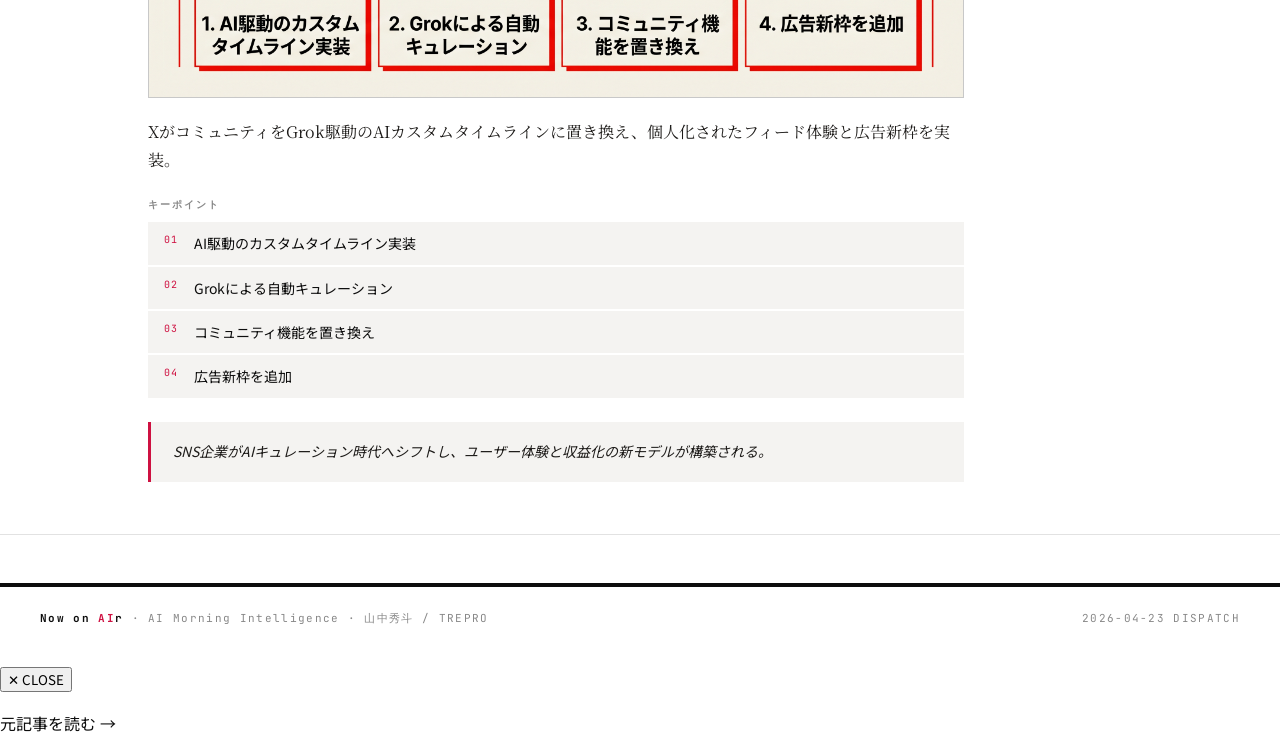
==== commit a8ccc118: "fix: h1 から text-transform 除去・R を直書き大文字・.r クラスで色のみ制御 Co-Authored-By: Claude Sonnet 4.6 <noreply@anthr" ====
--- a/docs/news/2026-04-23/index.html
+++ b/docs/news/2026-04-23/index.html
@@ -8,7 +8,7 @@
 <link rel="preconnect" href="https://fonts.googleapis.com">
 <link rel="preconnect" href="https://fonts.gstatic.com" crossorigin>
 <link href="https://fonts.googleapis.com/css2?family=Barlow+Condensed:wght@600;700;800;900&family=JetBrains+Mono:wght@400;500;600;700;800&family=Noto+Sans+JP:wght@400;500;700&family=Noto+Serif+JP:wght@400;600;700&display=swap" rel="stylesheet">
-<link rel="stylesheet" href="../../assets/vigil.css?v3" />
+<link rel="stylesheet" href="../../assets/vigil.css?v4" />
 </head>
 <body>
 <style>
--- a/docs/assets/vigil.css
+++ b/docs/assets/vigil.css
@@ -164,17 +164,10 @@
   letter-spacing: -.025em;
   line-height: .88;
   margin: 0;
-  text-transform: uppercase;
   color: var(--ink);
 }
-.hero .logo-block h1 .ai   { color: var(--red); font-style: normal; }
-.hero .logo-block h1 .r-sup {
-  color: var(--mute);
-  font-weight: 900;
-  font-size: 1em;
-  vertical-align: baseline;
-  letter-spacing: -.025em;
-}
+.hero .logo-block h1 .ai  { color: var(--red); font-style: normal; }
+.hero .logo-block h1 .r   { color: var(--mute); }
 .hero .logo-block .sub {
   font-family: var(--mono);
   font-size: 12px;
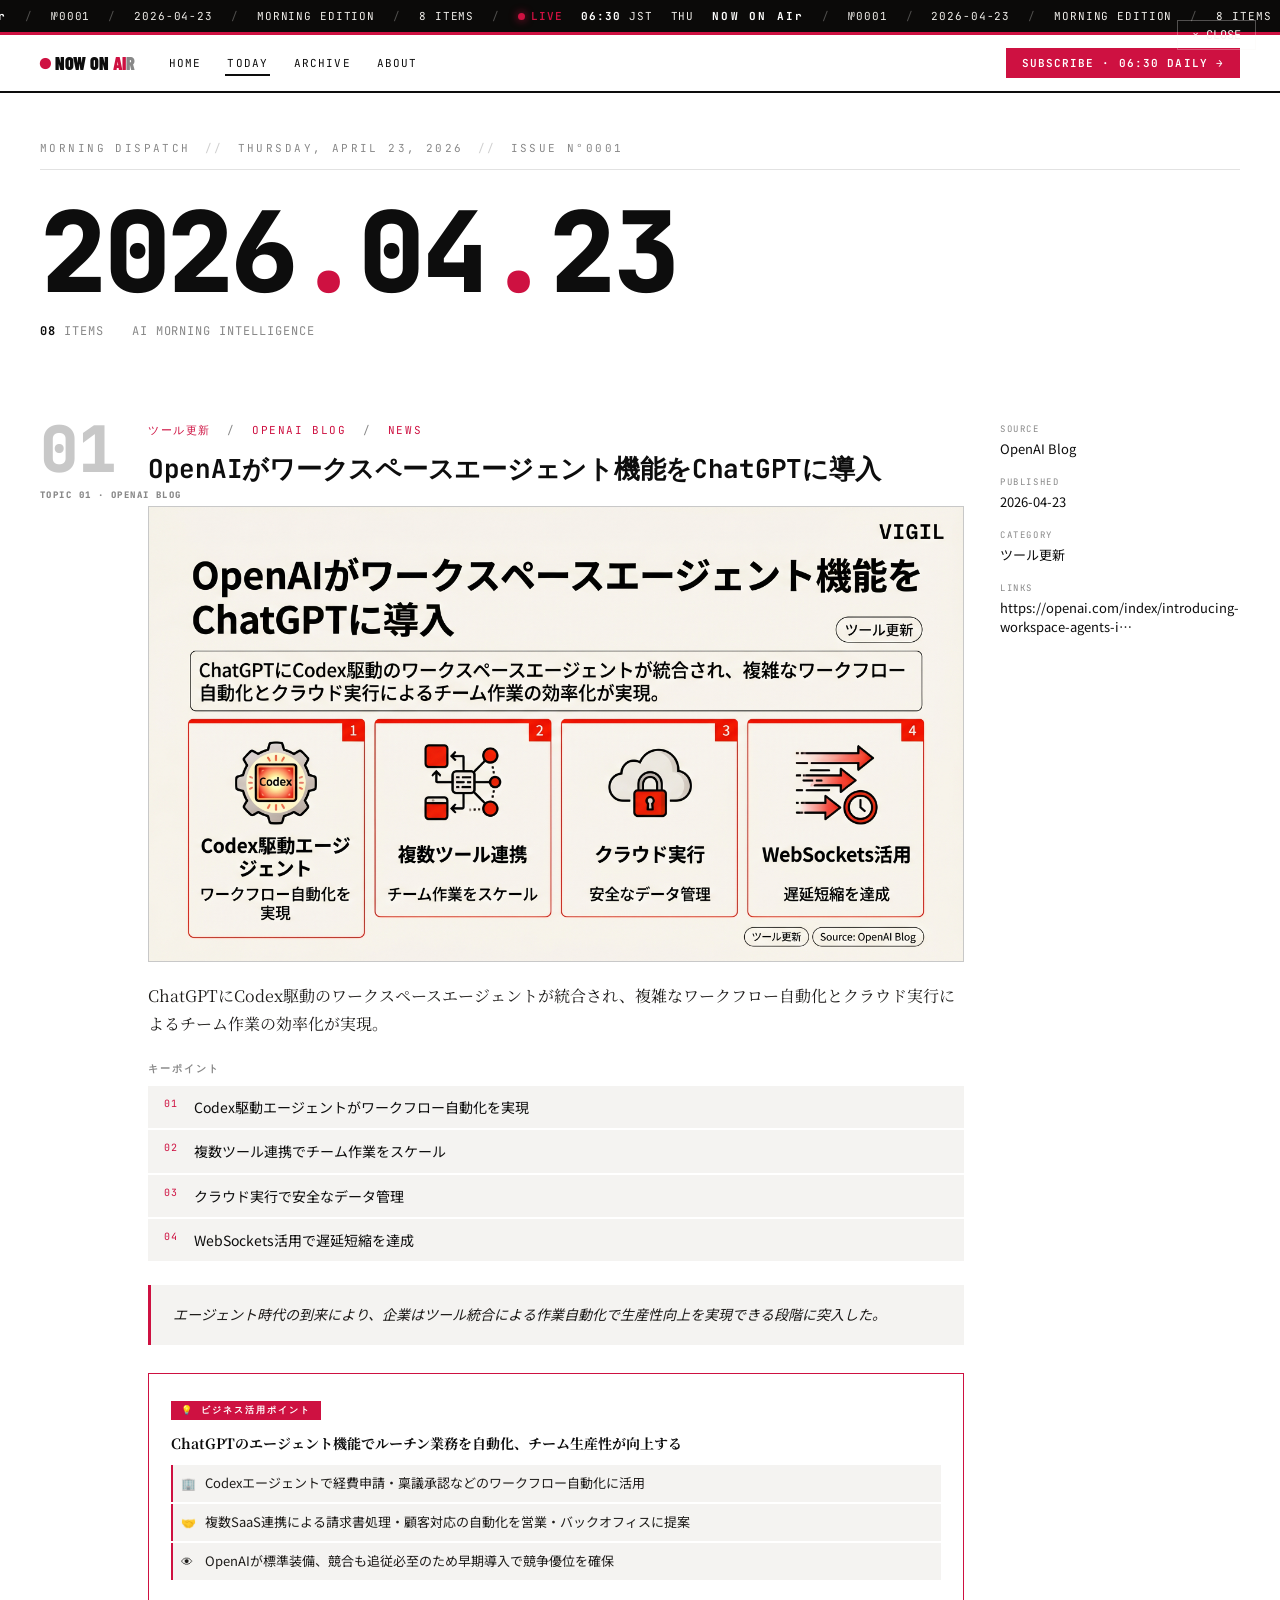
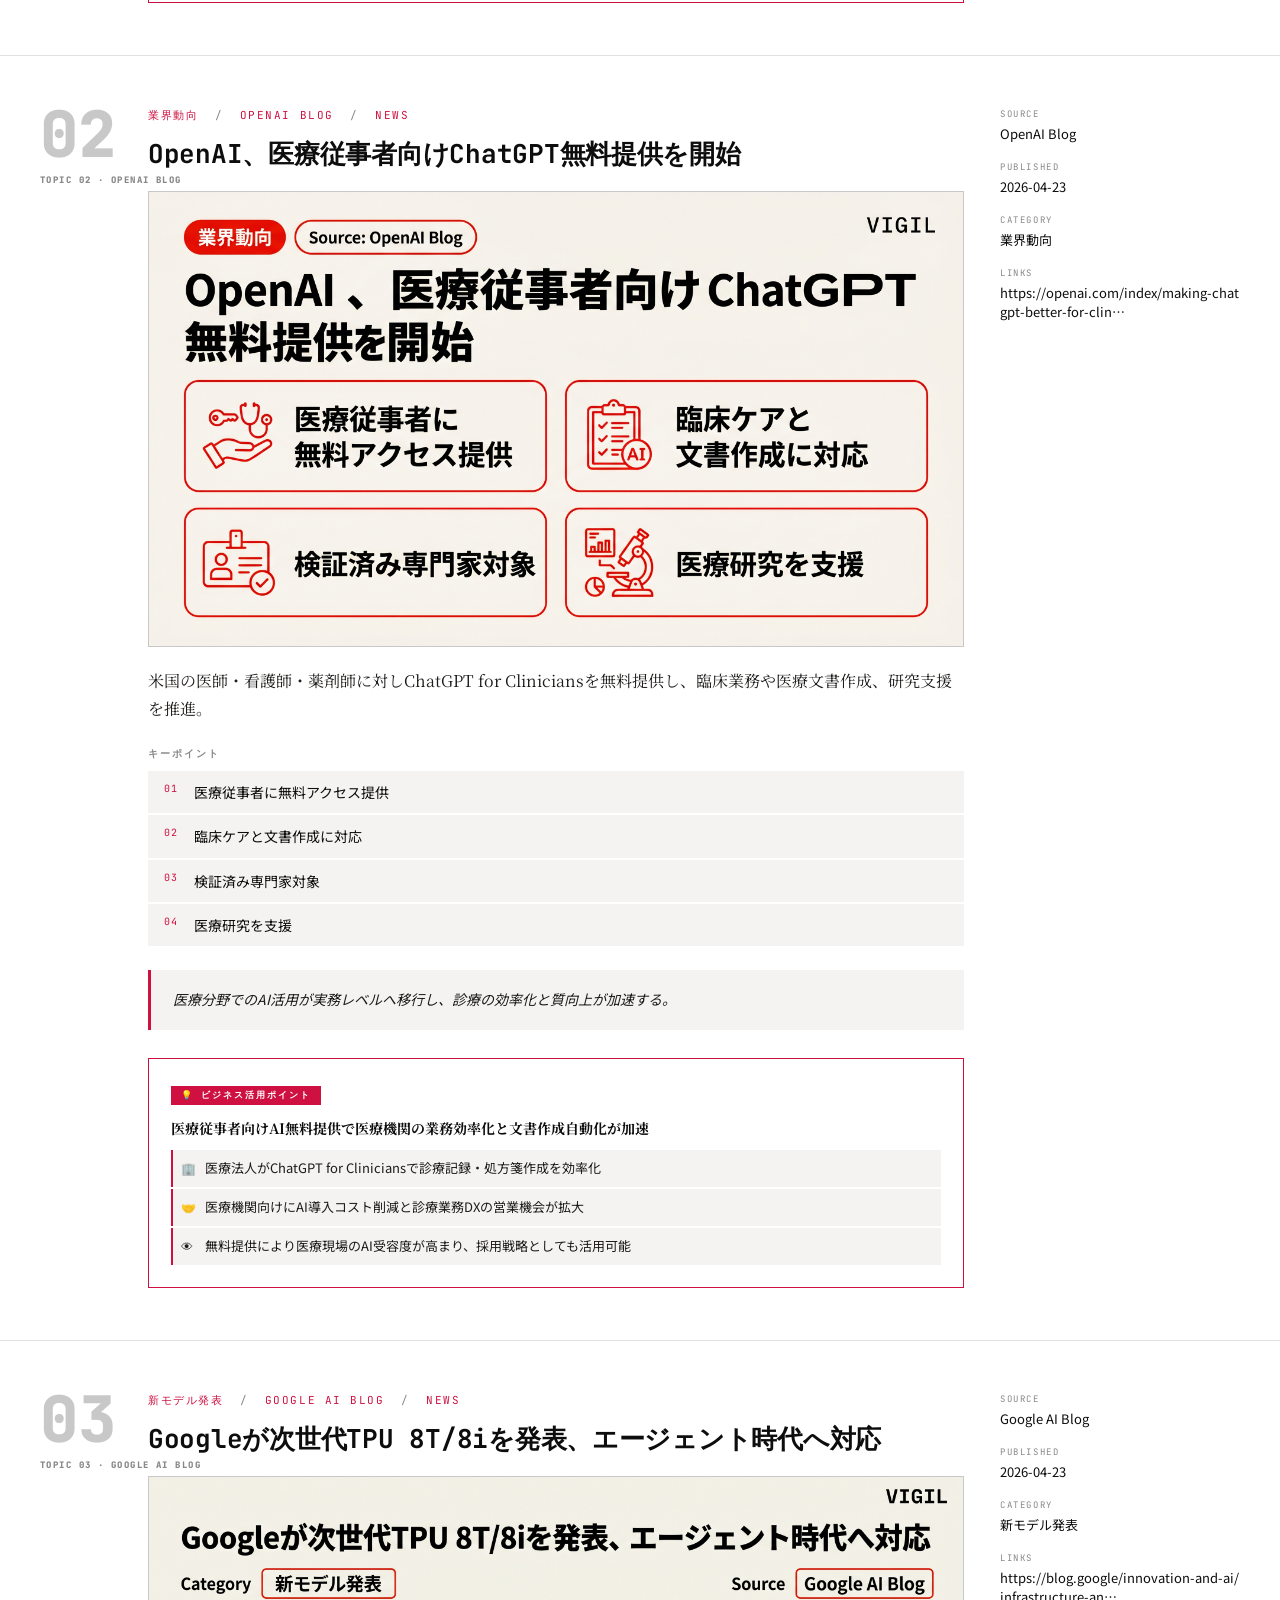
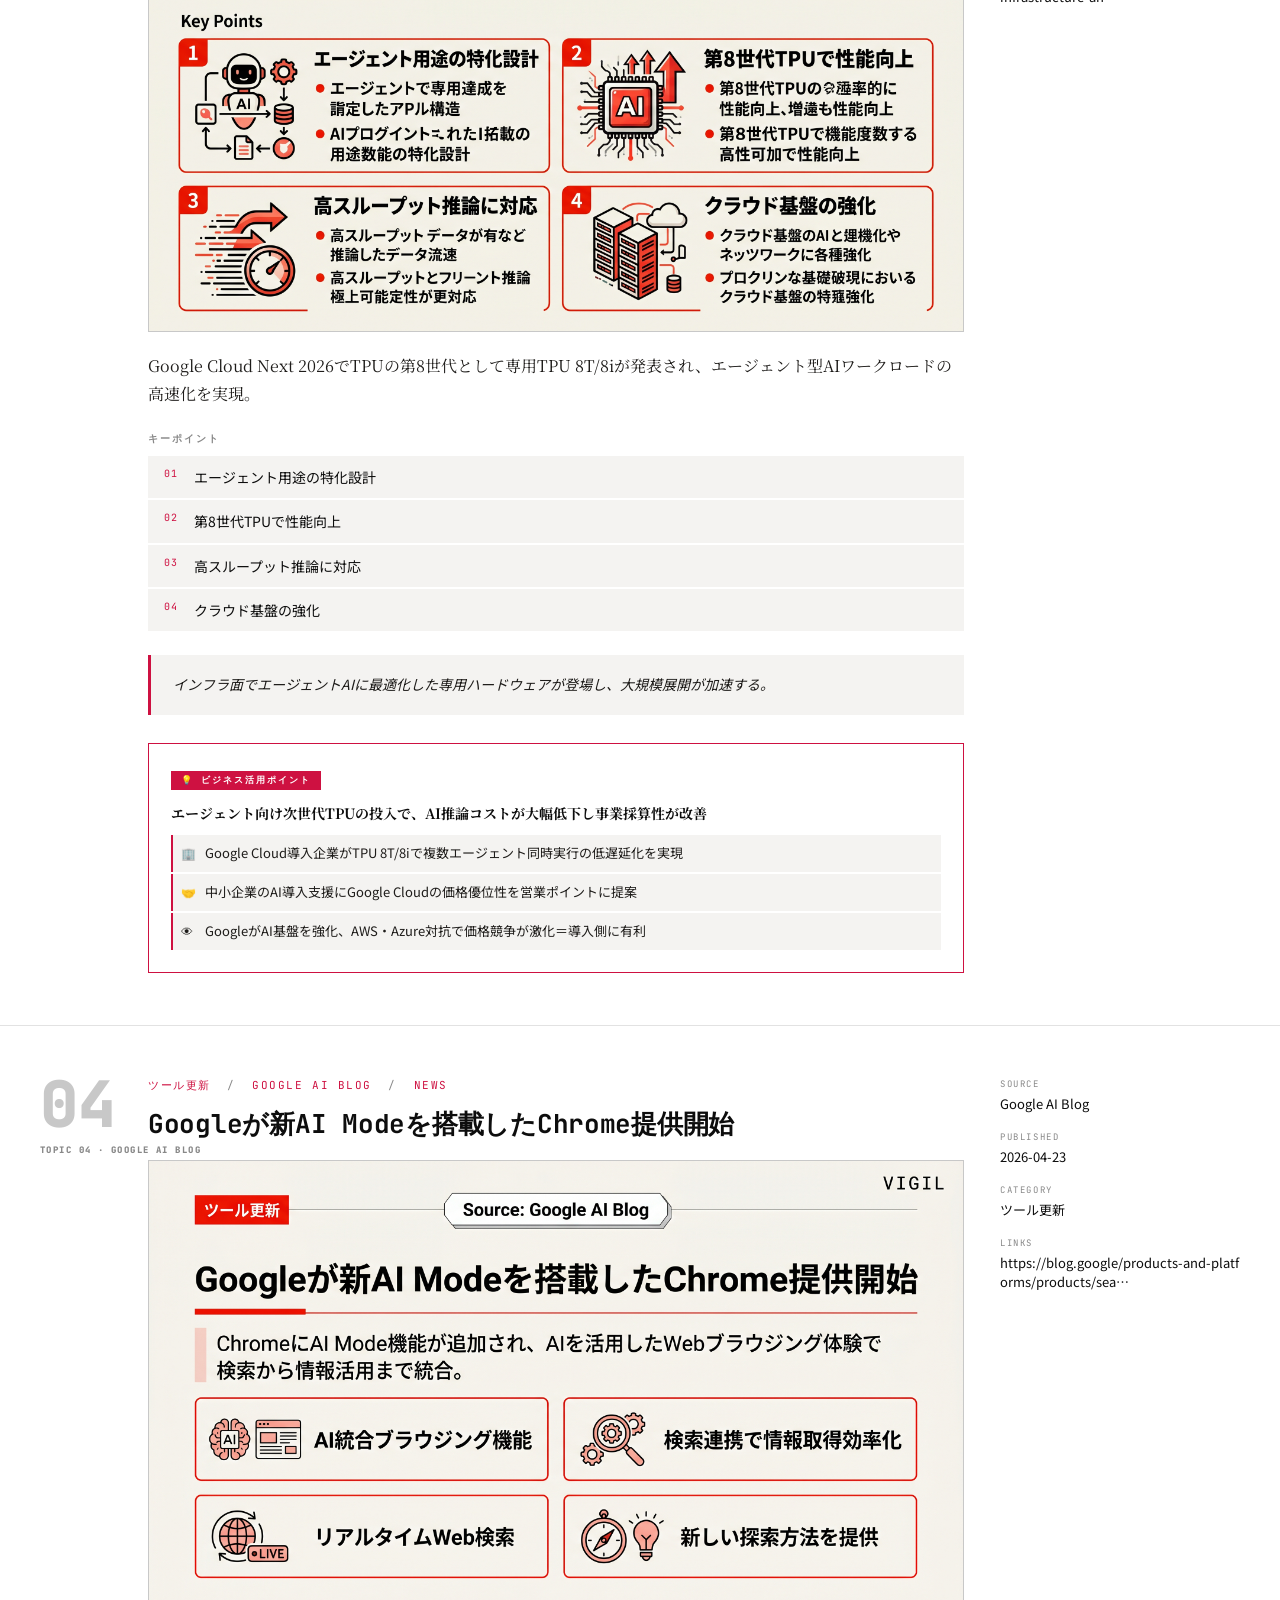
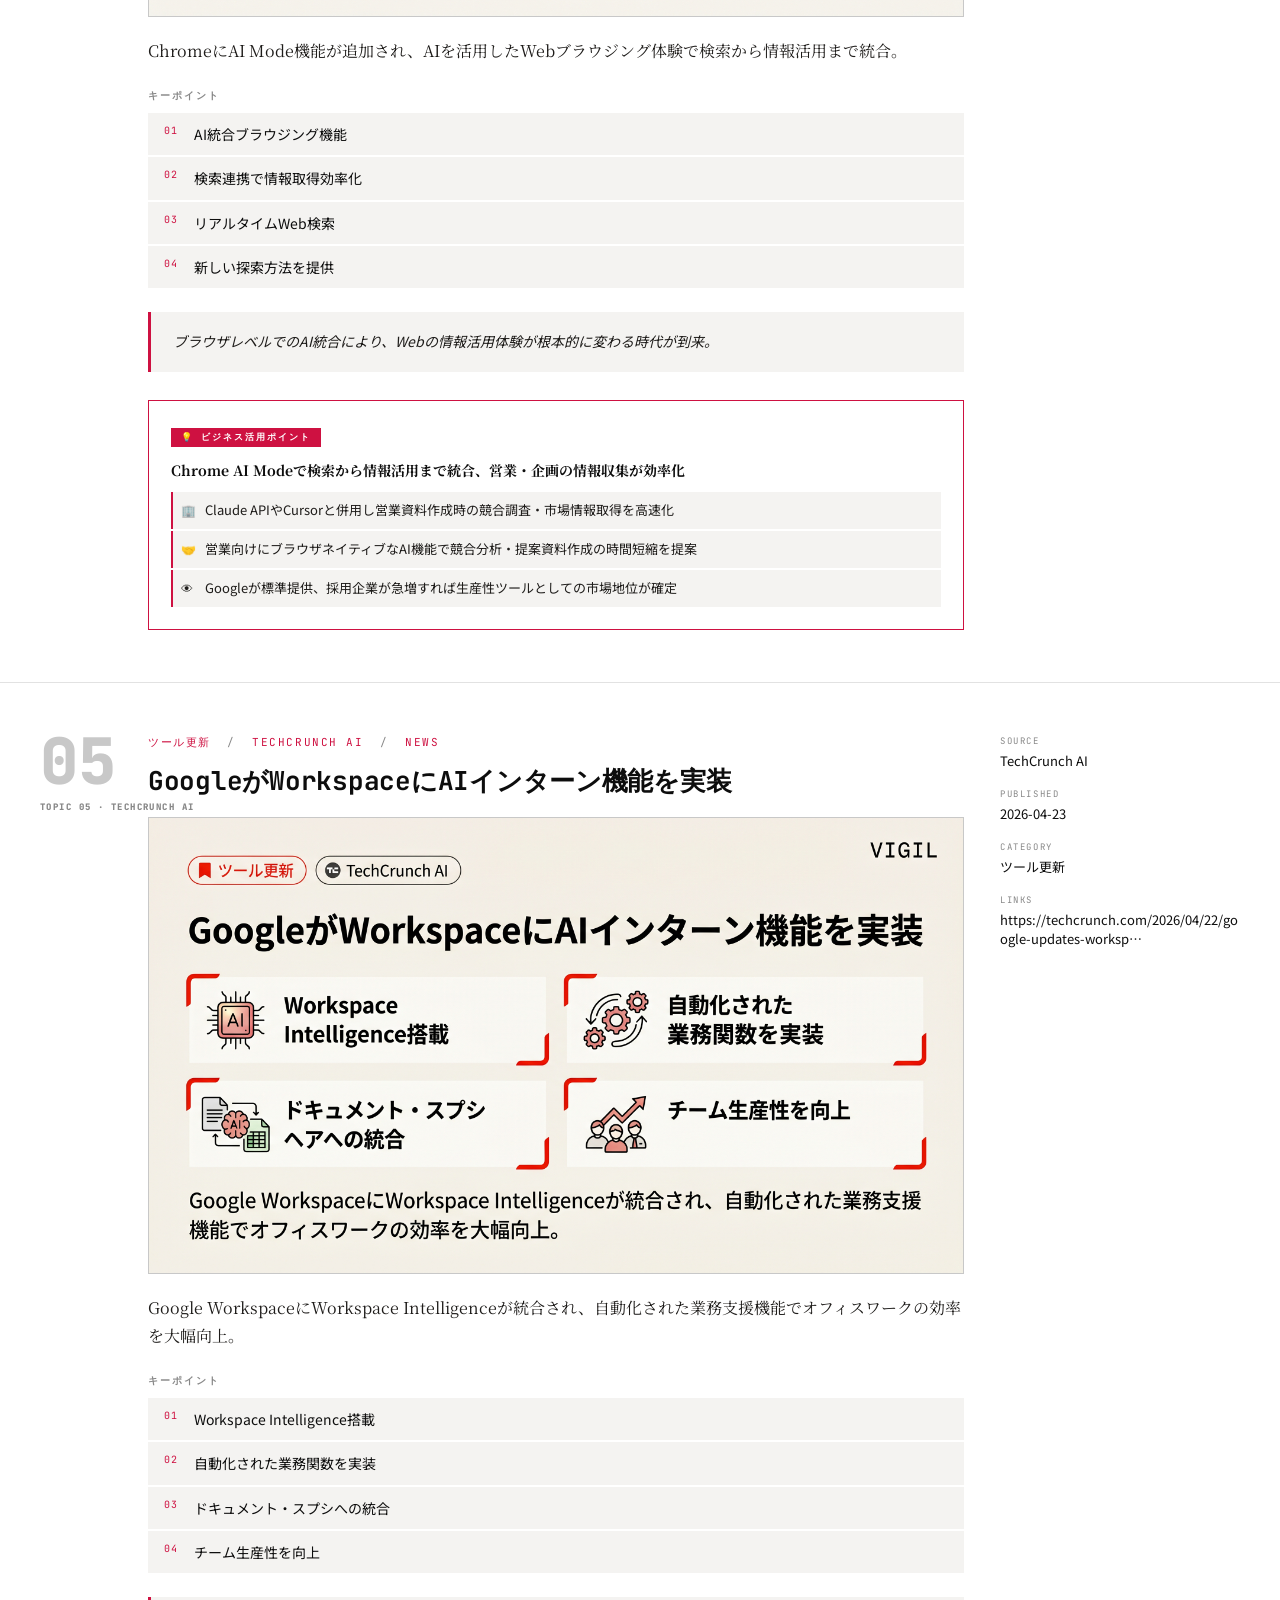
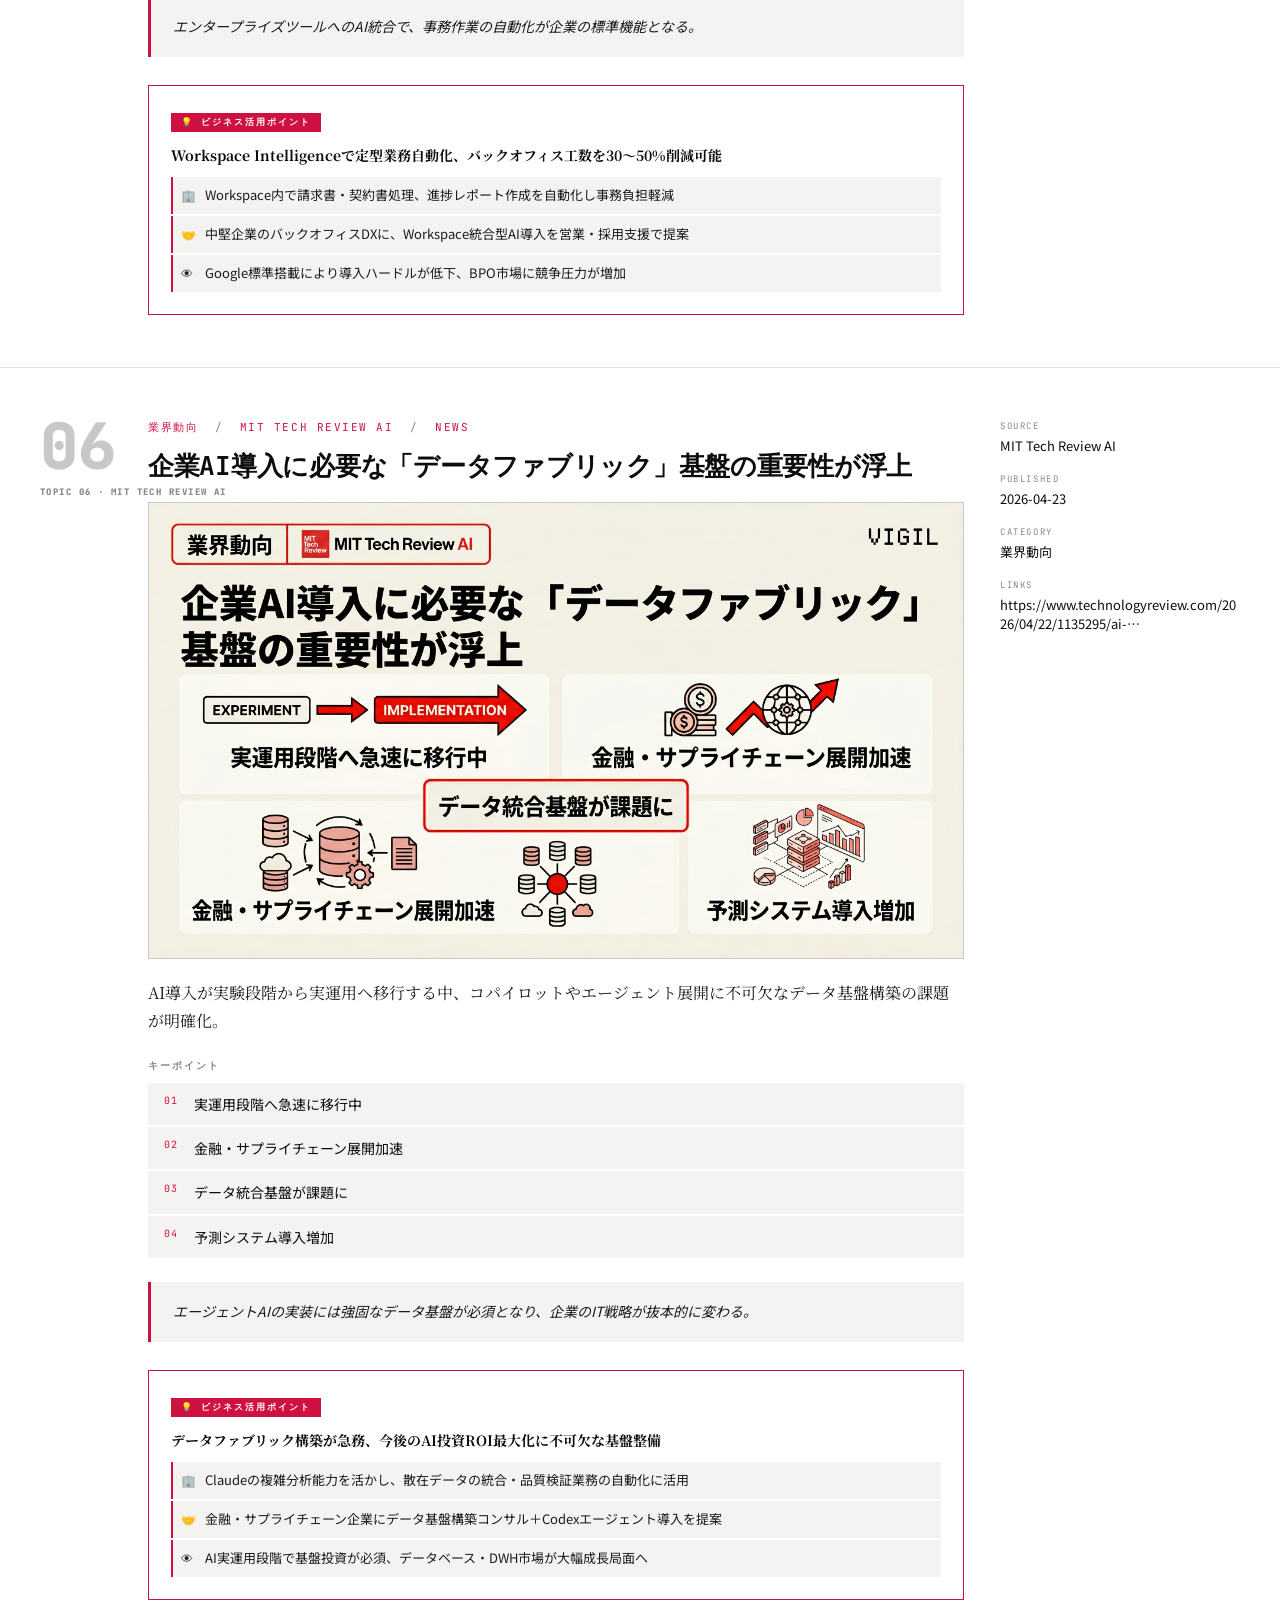
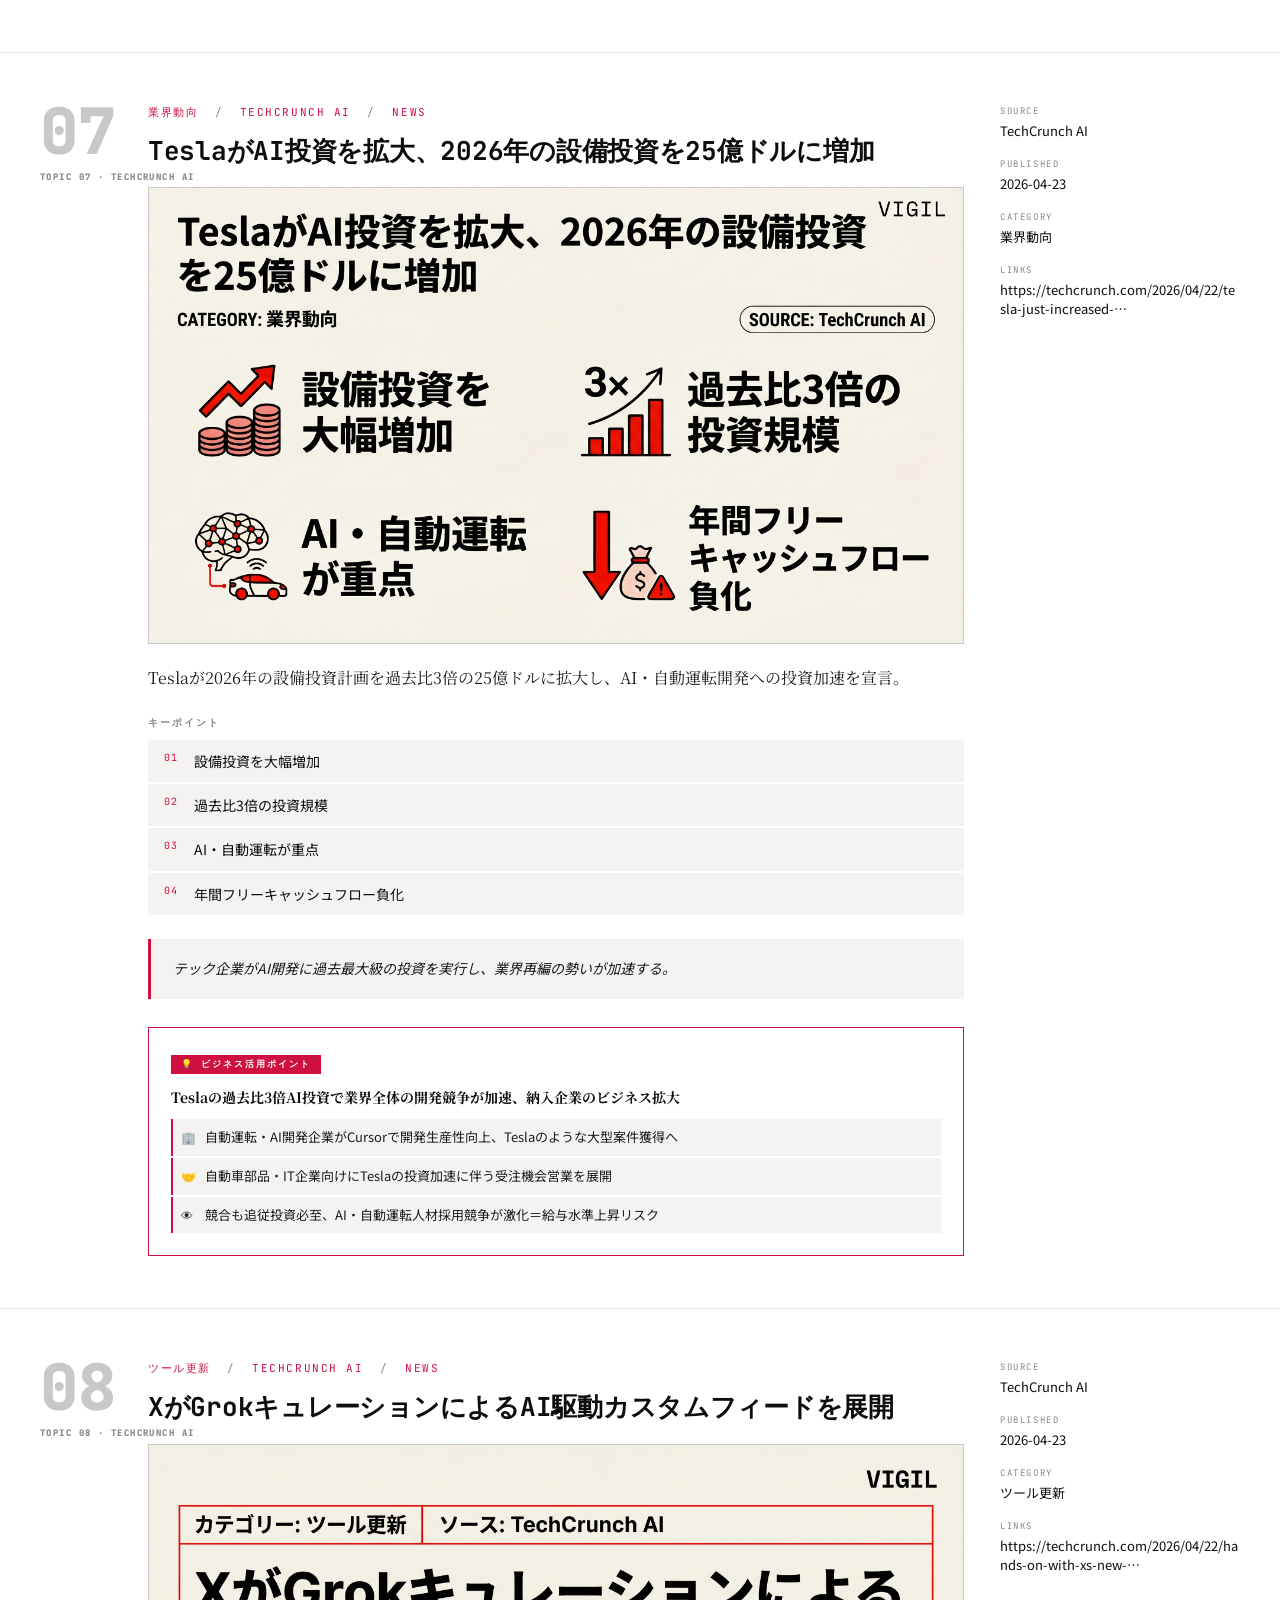
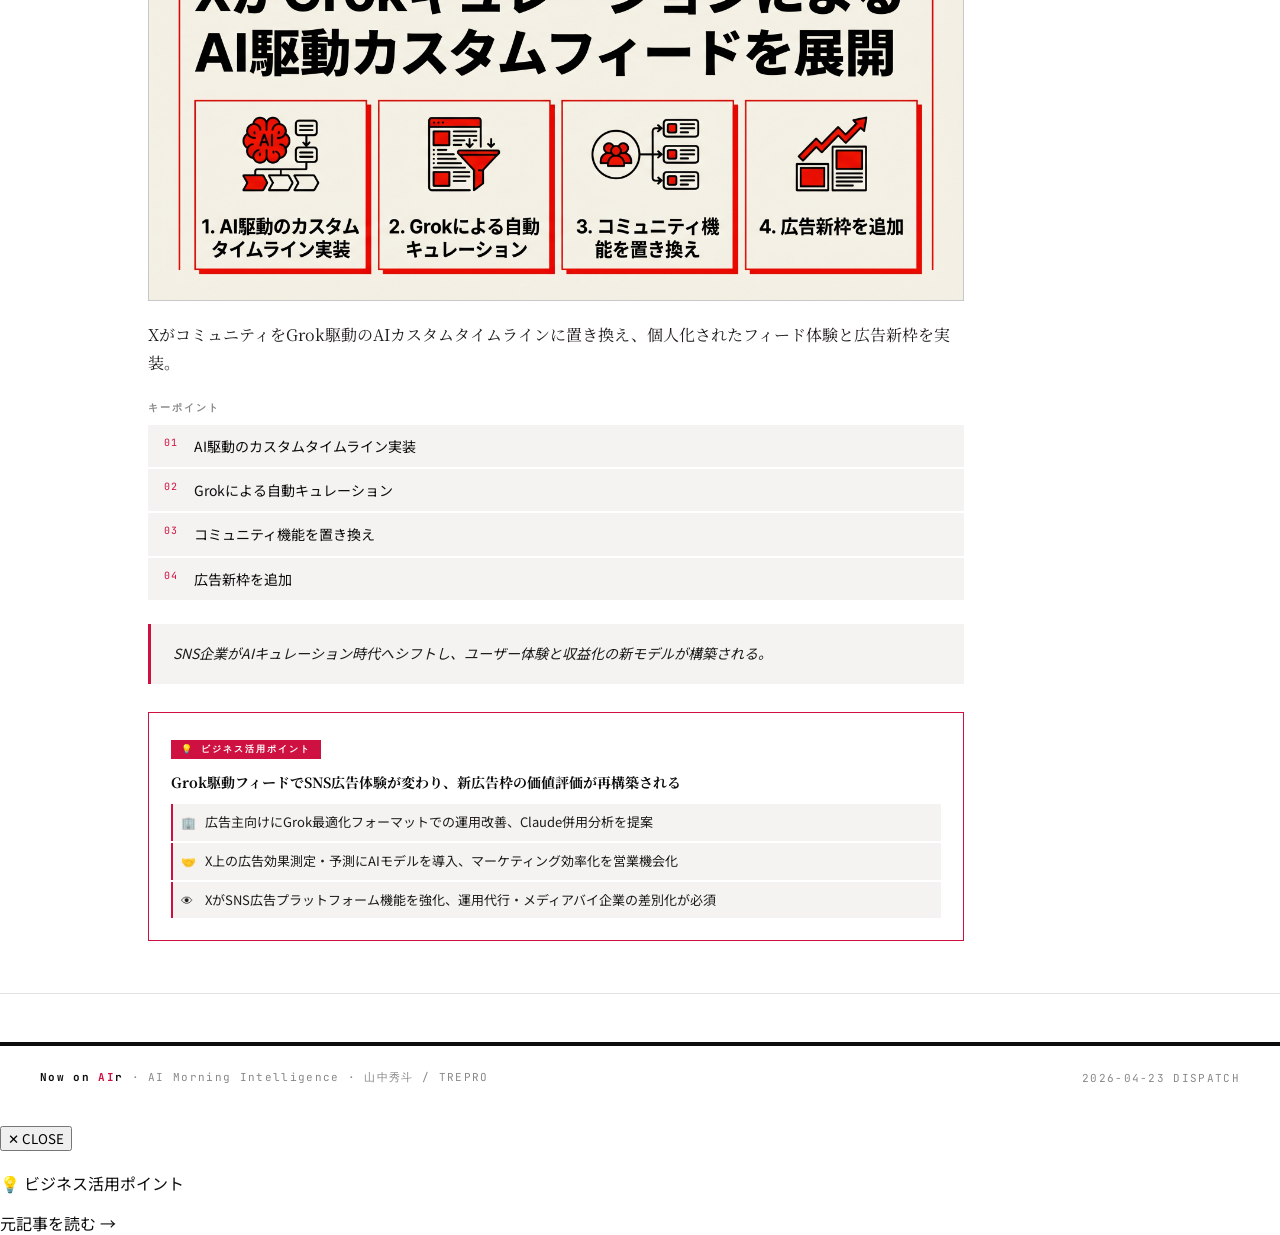
==== commit f33c999f: "feat: add bizapp (ビジネス活用ポイント) to all articles and rebuild pages - Added bizapp field to all 6 days o" ====
--- a/docs/news/2026-04-23/index.html
+++ b/docs/news/2026-04-23/index.html
@@ -36,6 +36,12 @@
 .keypoints li::before{content:attr(data-i);position:absolute;left:14px;top:10px;font-family:'JetBrains Mono',monospace;font-size:10px;color:var(--red);letter-spacing:.1em}
 .pull{padding:18px 22px;border-left:3px solid var(--red);background:var(--paper-2);font-size:14px;line-height:1.7;color:var(--ink-2);font-style:italic;margin-top:24px;transition:border-left-width .2s,padding-left .2s}
 .pull:hover{border-left-width:6px;padding-left:19px}
+.bizapp-block{margin-top:28px;border:1px solid var(--red);padding:20px 22px;}
+.bizapp-block .biz-label{font-family:'JetBrains Mono',monospace;font-size:9px;letter-spacing:.22em;text-transform:uppercase;color:#fff;background:var(--red);display:inline-block;padding:3px 10px;margin-bottom:12px;font-weight:700;}
+.bizapp-block .biz-summary{font-size:14px;font-weight:700;color:var(--ink);line-height:1.65;margin-bottom:10px;font-family:'Noto Serif JP',serif;}
+.bizapp-block ul{list-style:none;padding:0;margin:0;}
+.bizapp-block li{padding:8px 10px 8px 32px;margin-bottom:2px;background:var(--paper-2);border-left:2px solid var(--red);position:relative;font-size:13px;line-height:1.6;color:var(--ink-2);}
+.bizapp-block li .bi{position:absolute;left:8px;top:8px;font-size:12px;}
 .slide-img{margin:20px 0;border:1px solid var(--rule-2);overflow:hidden;cursor:zoom-in;position:relative;transition:border-color .2s}
 .slide-img:hover{border-color:var(--red)}
 .slide-img img{width:100%;display:block;transition:transform .5s}
@@ -59,7 +65,7 @@
 <div class="dispatch">
   <span class="tick">NOW ON AIr</span>
   <span class="sep">/</span>
-  <span>№0423</span>
+  <span>№0001</span>
   <span class="sep">/</span>
   <span>2026-04-23</span>
   <span class="sep">/</span>
@@ -89,7 +95,7 @@
     <span class="sep">//</span>
     THURSDAY, APRIL 23, 2026
     <span class="sep">//</span>
-    ISSUE N°0423
+    ISSUE N°0001
   </div>
   <h1 class="date-huge">2026<span class="dot">.</span>04<span class="dot">.</span>23</h1>
   <div class="strap">
@@ -118,6 +124,13 @@
         <li data-i="04">WebSockets活用で遅延短縮を達成</li>
       </ul>
       <div class="pull">エージェント時代の到来により、企業はツール統合による作業自動化で生産性向上を実現できる段階に突入した。</div>
+      <div class="bizapp-block">
+        <div class="biz-label">💡 ビジネス活用ポイント</div>
+        <div class="biz-summary">ChatGPTのエージェント機能でルーチン業務を自動化、チーム生産性が向上する</div>
+        <ul>
+        <li><span class="bi">🏢</span>Codexエージェントで経費申請・稟議承認などのワークフロー自動化に活用</li>        <li><span class="bi">🤝</span>複数SaaS連携による請求書処理・顧客対応の自動化を営業・バックオフィスに提案</li>        <li><span class="bi">👁</span>OpenAIが標準装備、競合も追従必至のため早期導入で競争優位を確保</li>
+        </ul>
+      </div>
     </div>
     <aside class="side">
       <dl>
@@ -154,6 +167,13 @@
         <li data-i="04">医療研究を支援</li>
       </ul>
       <div class="pull">医療分野でのAI活用が実務レベルへ移行し、診療の効率化と質向上が加速する。</div>
+      <div class="bizapp-block">
+        <div class="biz-label">💡 ビジネス活用ポイント</div>
+        <div class="biz-summary">医療従事者向けAI無料提供で医療機関の業務効率化と文書作成自動化が加速</div>
+        <ul>
+        <li><span class="bi">🏢</span>医療法人がChatGPT for Cliniciansで診療記録・処方箋作成を効率化</li>        <li><span class="bi">🤝</span>医療機関向けにAI導入コスト削減と診療業務DXの営業機会が拡大</li>        <li><span class="bi">👁</span>無料提供により医療現場のAI受容度が高まり、採用戦略としても活用可能</li>
+        </ul>
+      </div>
     </div>
     <aside class="side">
       <dl>
@@ -190,6 +210,13 @@
         <li data-i="04">クラウド基盤の強化</li>
       </ul>
       <div class="pull">インフラ面でエージェントAIに最適化した専用ハードウェアが登場し、大規模展開が加速する。</div>
+      <div class="bizapp-block">
+        <div class="biz-label">💡 ビジネス活用ポイント</div>
+        <div class="biz-summary">エージェント向け次世代TPUの投入で、AI推論コストが大幅低下し事業採算性が改善</div>
+        <ul>
+        <li><span class="bi">🏢</span>Google Cloud導入企業がTPU 8T/8iで複数エージェント同時実行の低遅延化を実現</li>        <li><span class="bi">🤝</span>中小企業のAI導入支援にGoogle Cloudの価格優位性を営業ポイントに提案</li>        <li><span class="bi">👁</span>GoogleがAI基盤を強化、AWS・Azure対抗で価格競争が激化＝導入側に有利</li>
+        </ul>
+      </div>
     </div>
     <aside class="side">
       <dl>
@@ -226,6 +253,13 @@
         <li data-i="04">新しい探索方法を提供</li>
       </ul>
       <div class="pull">ブラウザレベルでのAI統合により、Webの情報活用体験が根本的に変わる時代が到来。</div>
+      <div class="bizapp-block">
+        <div class="biz-label">💡 ビジネス活用ポイント</div>
+        <div class="biz-summary">Chrome AI Modeで検索から情報活用まで統合、営業・企画の情報収集が効率化</div>
+        <ul>
+        <li><span class="bi">🏢</span>Claude APIやCursorと併用し営業資料作成時の競合調査・市場情報取得を高速化</li>        <li><span class="bi">🤝</span>営業向けにブラウザネイティブなAI機能で競合分析・提案資料作成の時間短縮を提案</li>        <li><span class="bi">👁</span>Googleが標準提供、採用企業が急増すれば生産性ツールとしての市場地位が確定</li>
+        </ul>
+      </div>
     </div>
     <aside class="side">
       <dl>
@@ -262,6 +296,13 @@
         <li data-i="04">チーム生産性を向上</li>
       </ul>
       <div class="pull">エンタープライズツールへのAI統合で、事務作業の自動化が企業の標準機能となる。</div>
+      <div class="bizapp-block">
+        <div class="biz-label">💡 ビジネス活用ポイント</div>
+        <div class="biz-summary">Workspace Intelligenceで定型業務自動化、バックオフィス工数を30～50%削減可能</div>
+        <ul>
+        <li><span class="bi">🏢</span>Workspace内で請求書・契約書処理、進捗レポート作成を自動化し事務負担軽減</li>        <li><span class="bi">🤝</span>中堅企業のバックオフィスDXに、Workspace統合型AI導入を営業・採用支援で提案</li>        <li><span class="bi">👁</span>Google標準搭載により導入ハードルが低下、BPO市場に競争圧力が増加</li>
+        </ul>
+      </div>
     </div>
     <aside class="side">
       <dl>
@@ -298,6 +339,13 @@
         <li data-i="04">予測システム導入増加</li>
       </ul>
       <div class="pull">エージェントAIの実装には強固なデータ基盤が必須となり、企業のIT戦略が抜本的に変わる。</div>
+      <div class="bizapp-block">
+        <div class="biz-label">💡 ビジネス活用ポイント</div>
+        <div class="biz-summary">データファブリック構築が急務、今後のAI投資ROI最大化に不可欠な基盤整備</div>
+        <ul>
+        <li><span class="bi">🏢</span>Claudeの複雑分析能力を活かし、散在データの統合・品質検証業務の自動化に活用</li>        <li><span class="bi">🤝</span>金融・サプライチェーン企業にデータ基盤構築コンサル＋Codexエージェント導入を提案</li>        <li><span class="bi">👁</span>AI実運用段階で基盤投資が必須、データベース・DWH市場が大幅成長局面へ</li>
+        </ul>
+      </div>
     </div>
     <aside class="side">
       <dl>
@@ -334,6 +382,13 @@
         <li data-i="04">年間フリーキャッシュフロー負化</li>
       </ul>
       <div class="pull">テック企業がAI開発に過去最大級の投資を実行し、業界再編の勢いが加速する。</div>
+      <div class="bizapp-block">
+        <div class="biz-label">💡 ビジネス活用ポイント</div>
+        <div class="biz-summary">Teslaの過去比3倍AI投資で業界全体の開発競争が加速、納入企業のビジネス拡大</div>
+        <ul>
+        <li><span class="bi">🏢</span>自動運転・AI開発企業がCursorで開発生産性向上、Teslaのような大型案件獲得へ</li>        <li><span class="bi">🤝</span>自動車部品・IT企業向けにTeslaの投資加速に伴う受注機会営業を展開</li>        <li><span class="bi">👁</span>競合も追従投資必至、AI・自動運転人材採用競争が激化＝給与水準上昇リスク</li>
+        </ul>
+      </div>
     </div>
     <aside class="side">
       <dl>
@@ -370,6 +425,13 @@
         <li data-i="04">広告新枠を追加</li>
       </ul>
       <div class="pull">SNS企業がAIキュレーション時代へシフトし、ユーザー体験と収益化の新モデルが構築される。</div>
+      <div class="bizapp-block">
+        <div class="biz-label">💡 ビジネス活用ポイント</div>
+        <div class="biz-summary">Grok駆動フィードでSNS広告体験が変わり、新広告枠の価値評価が再構築される</div>
+        <ul>
+        <li><span class="bi">🏢</span>広告主向けにGrok最適化フォーマットでの運用改善、Claude併用分析を提案</li>        <li><span class="bi">🤝</span>X上の広告効果測定・予測にAIモデルを導入、マーケティング効率化を営業機会化</li>        <li><span class="bi">👁</span>XがSNS広告プラットフォーム機能を強化、運用代行・メディアバイ企業の差別化が必須</li>
+        </ul>
+      </div>
     </div>
     <aside class="side">
       <dl>
@@ -403,6 +465,11 @@
       <p id="modal-lede"></p>
       <div id="modal-kp"></div>
       <div id="modal-pull"></div>
+      <div id="modal-bizapp">
+        <div class="bizapp-head">💡 ビジネス活用ポイント</div>
+        <div class="bizapp-summary" id="modal-bizapp-summary"></div>
+        <ul class="bizapp-actions" id="modal-bizapp-actions"></ul>
+      </div>
       <div class="modal-foot">
         <span id="modal-src"></span>
         <a id="modal-link" href="#" target="_blank" rel="noopener">元記事を読む →</a>
@@ -457,6 +524,26 @@
     if(d.pull){pullEl.textContent='「'+d.pull+'」';pullEl.style.display='block';}
     else{pullEl.style.display='none';}
 
+    /* bizapp */
+    var bizEl=document.getElementById('modal-bizapp');
+    try{
+      var biz=JSON.parse(d.bizapp||'null');
+      if(biz&&biz.summary){
+        document.getElementById('modal-bizapp-summary').textContent=biz.summary;
+        var baList=document.getElementById('modal-bizapp-actions');
+        baList.innerHTML='';
+        var icons=['🏢','🤝','👁'];
+        (biz.actions||[]).forEach(function(act,i){
+          var li=document.createElement('li');
+          var ic=document.createElement('span');
+          ic.className='ba-icon';ic.textContent=icons[i]||'→';
+          li.appendChild(ic);li.appendChild(document.createTextNode(act));
+          baList.appendChild(li);
+        });
+        bizEl.style.display='block';
+      } else { bizEl.style.display='none'; }
+    }catch(e){ bizEl.style.display='none'; }
+
     modal.style.display='flex';
     modal.style.pointerEvents='auto';
     requestAnimationFrame(function(){
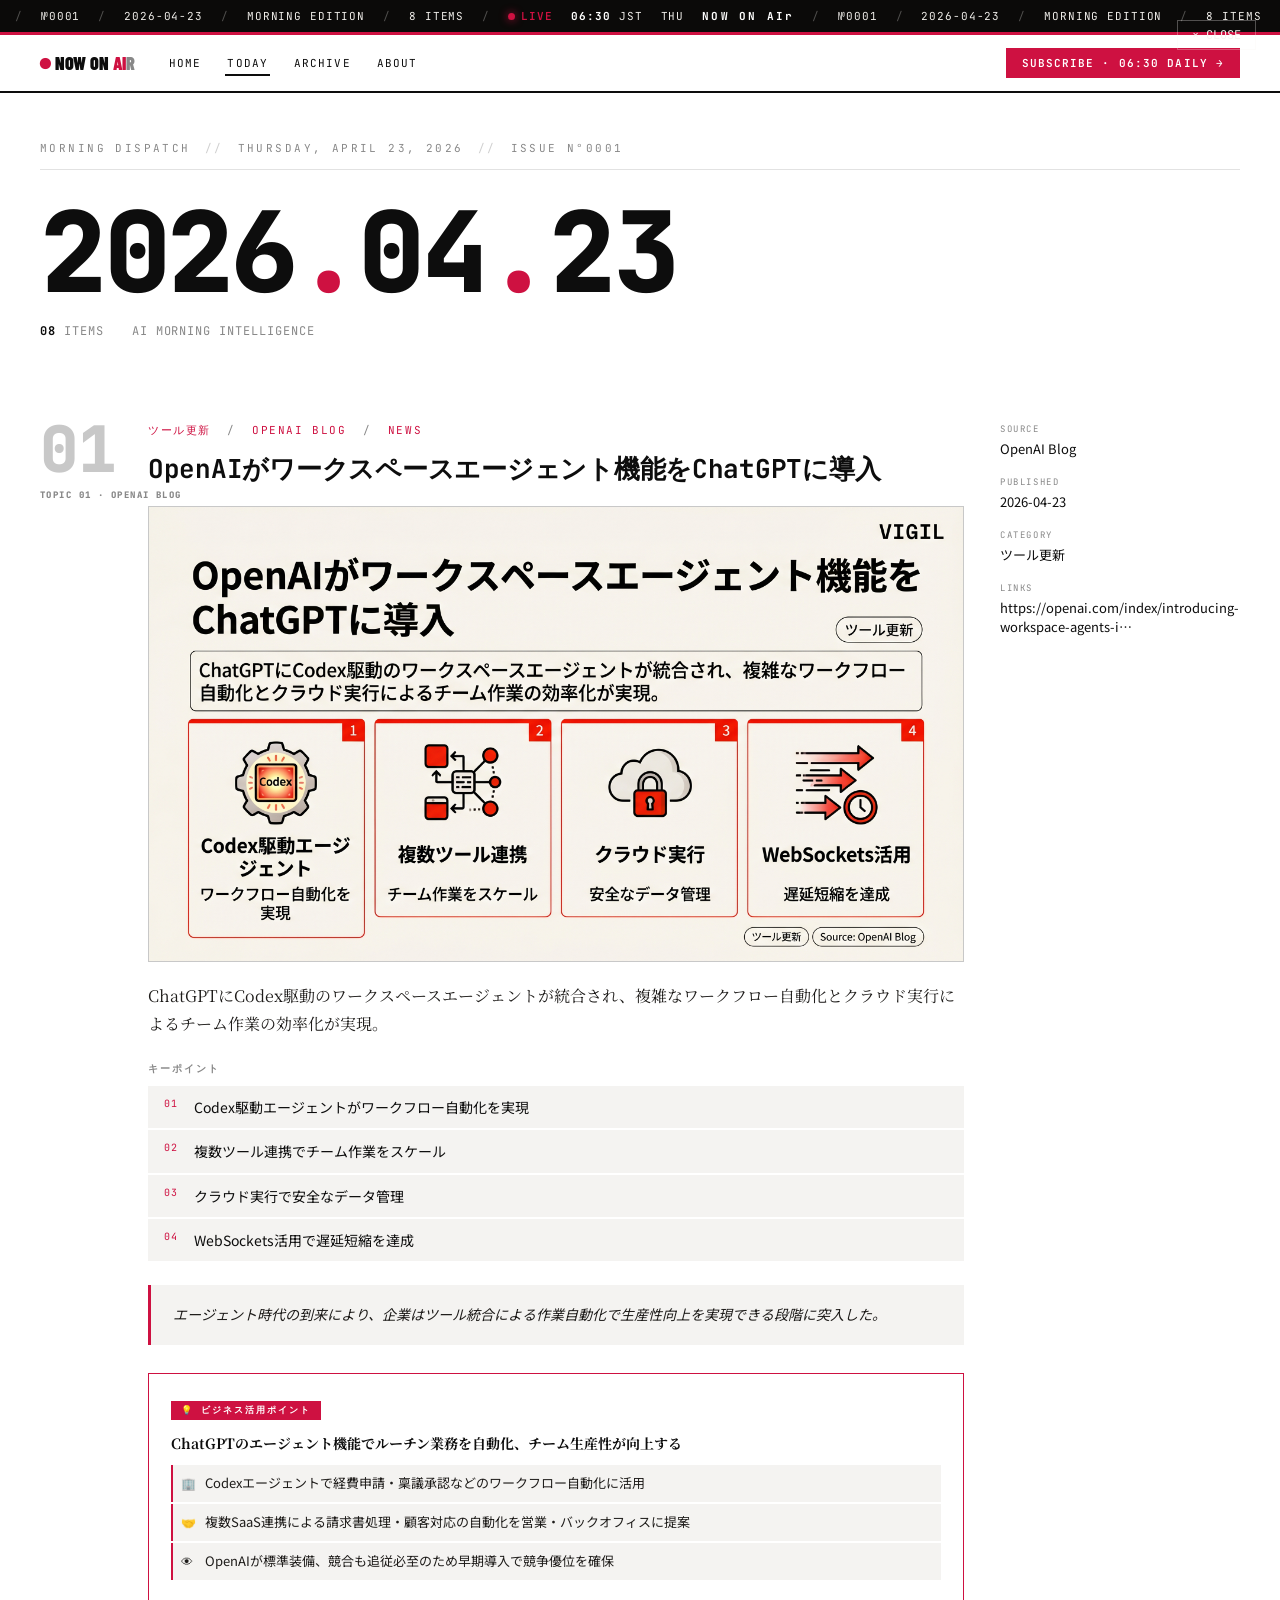
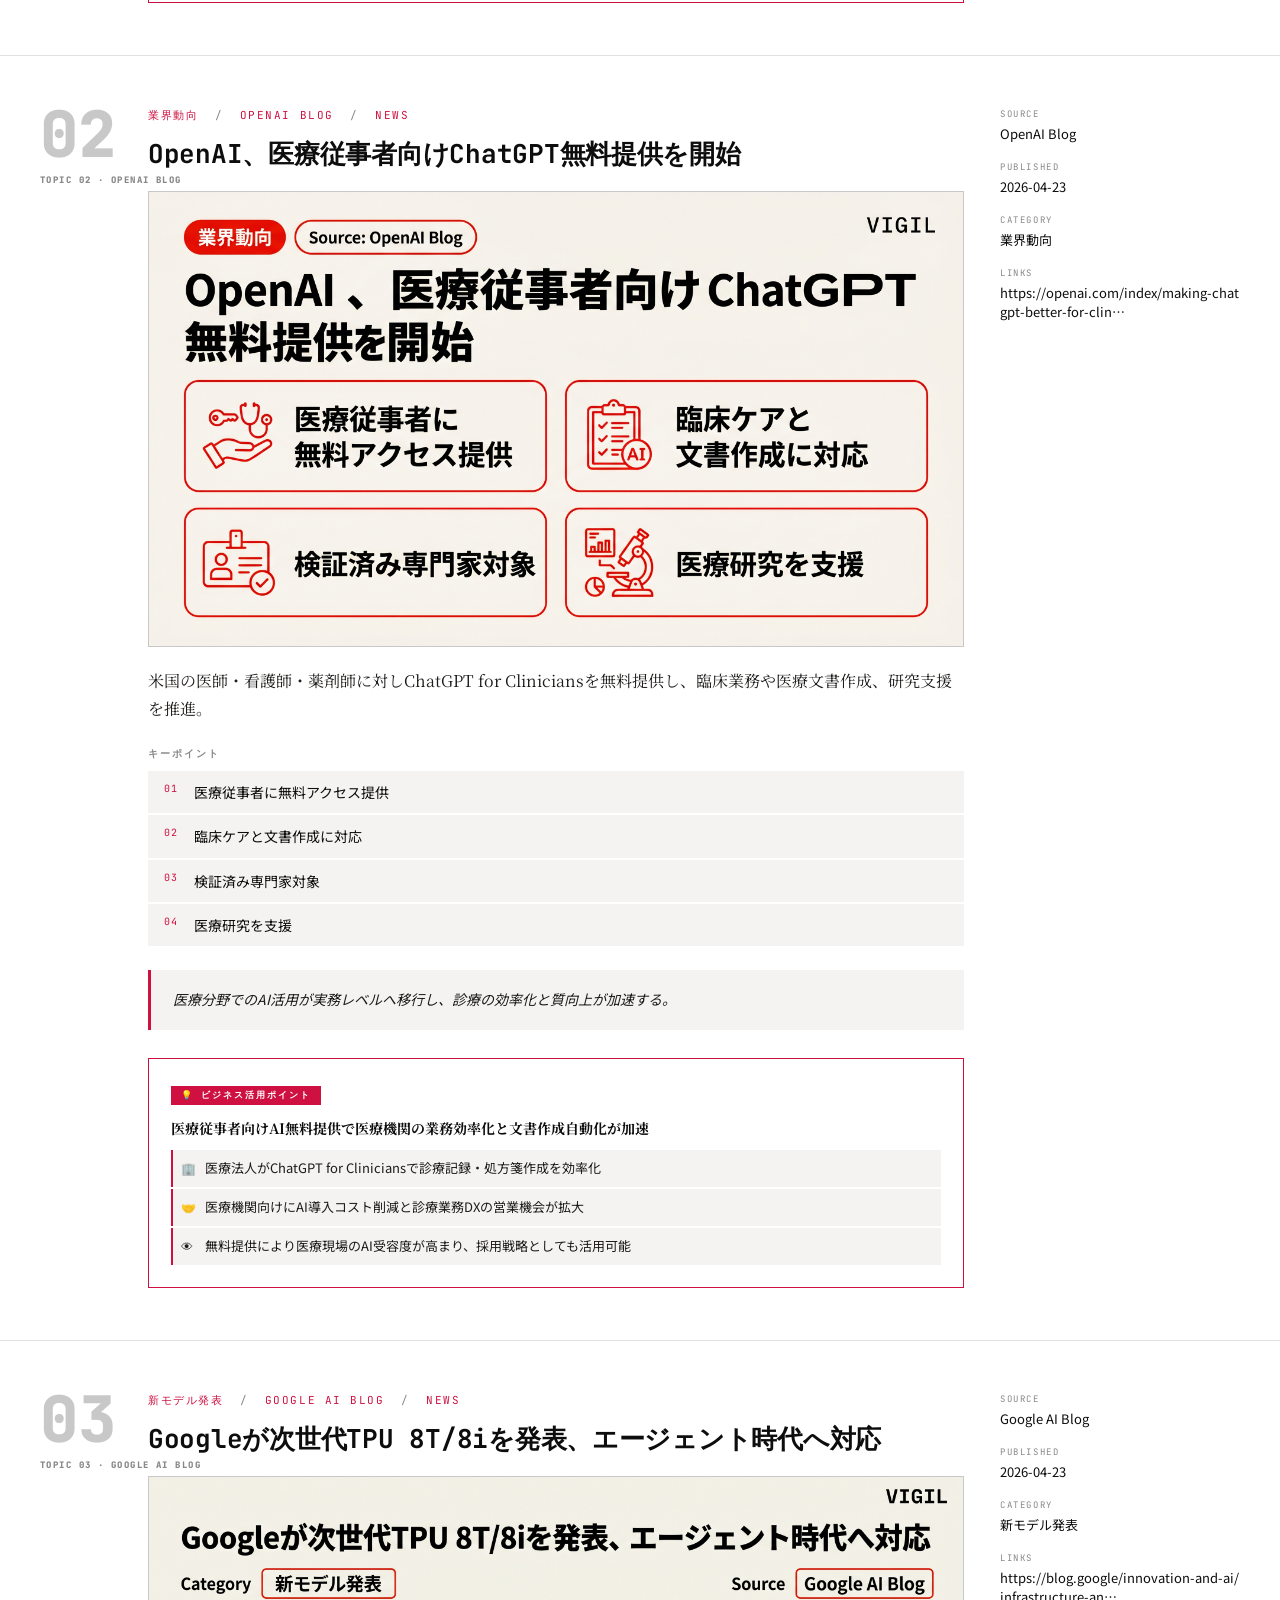
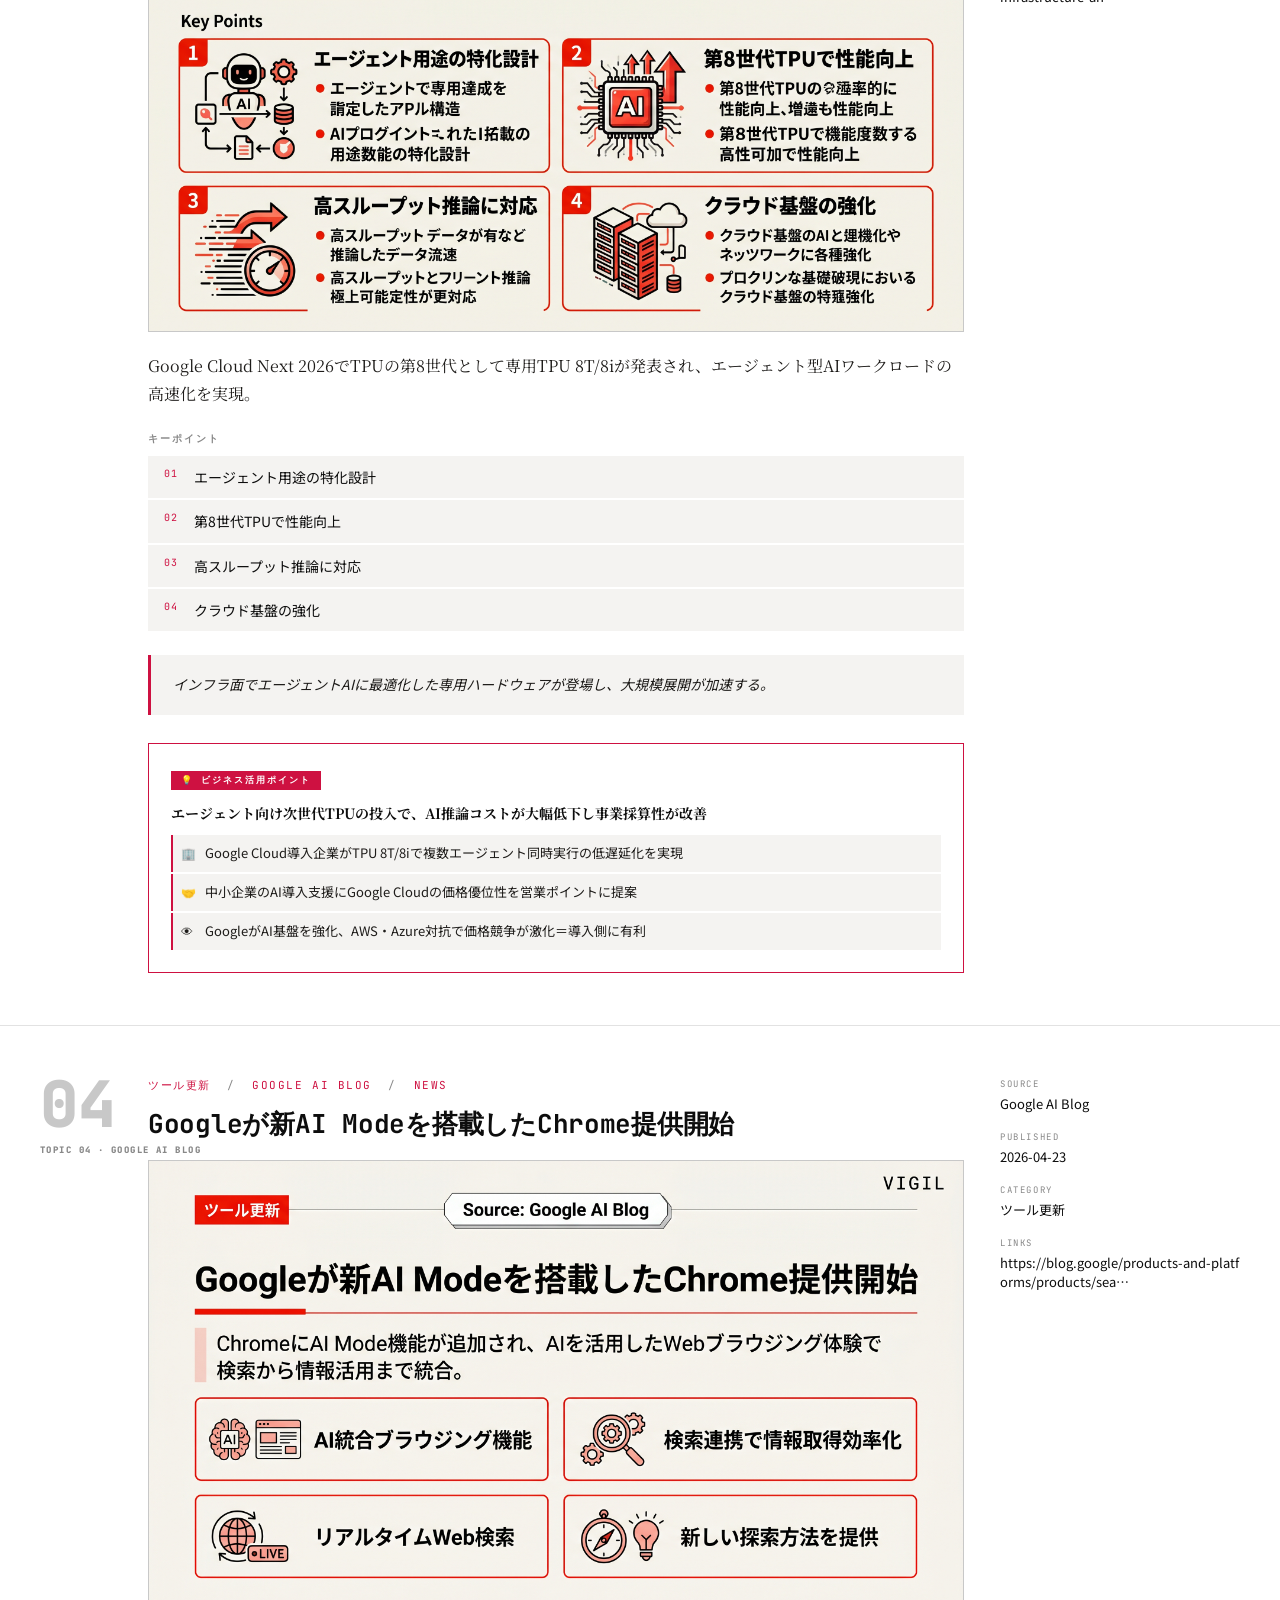
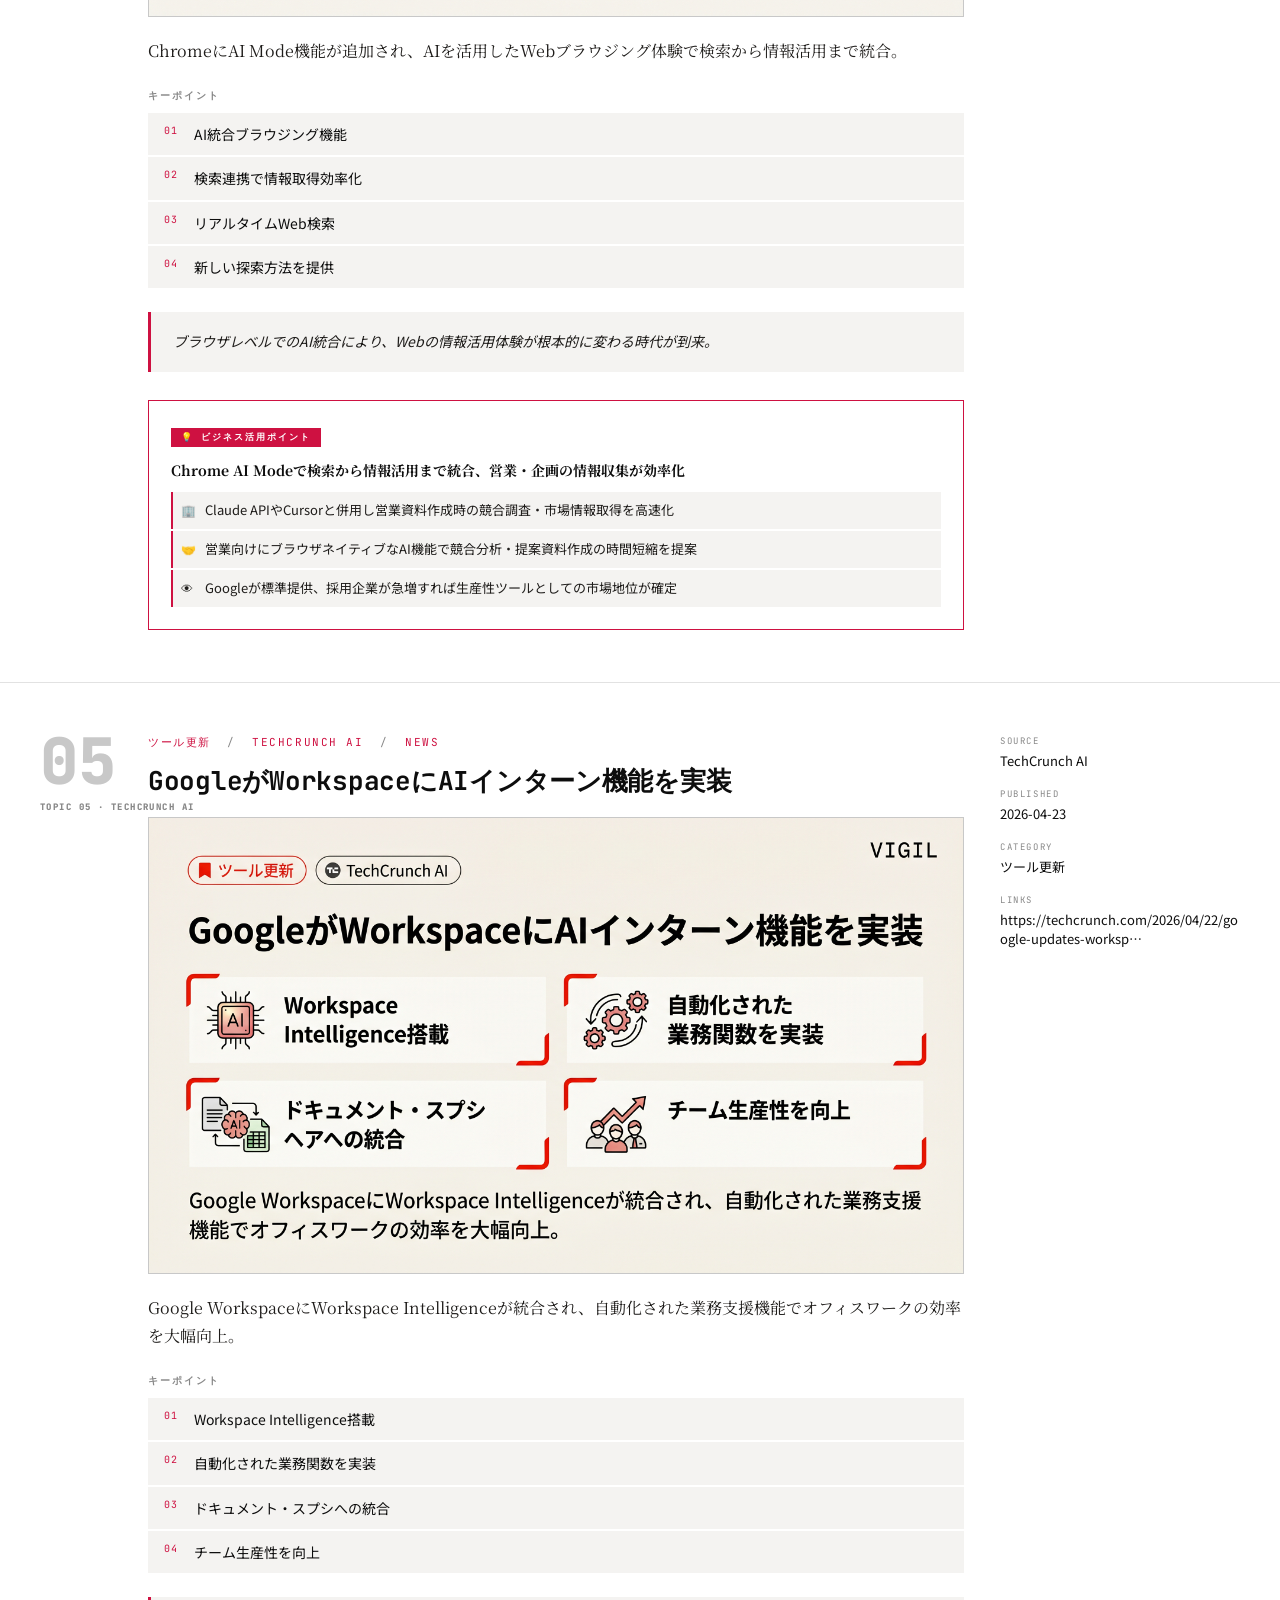
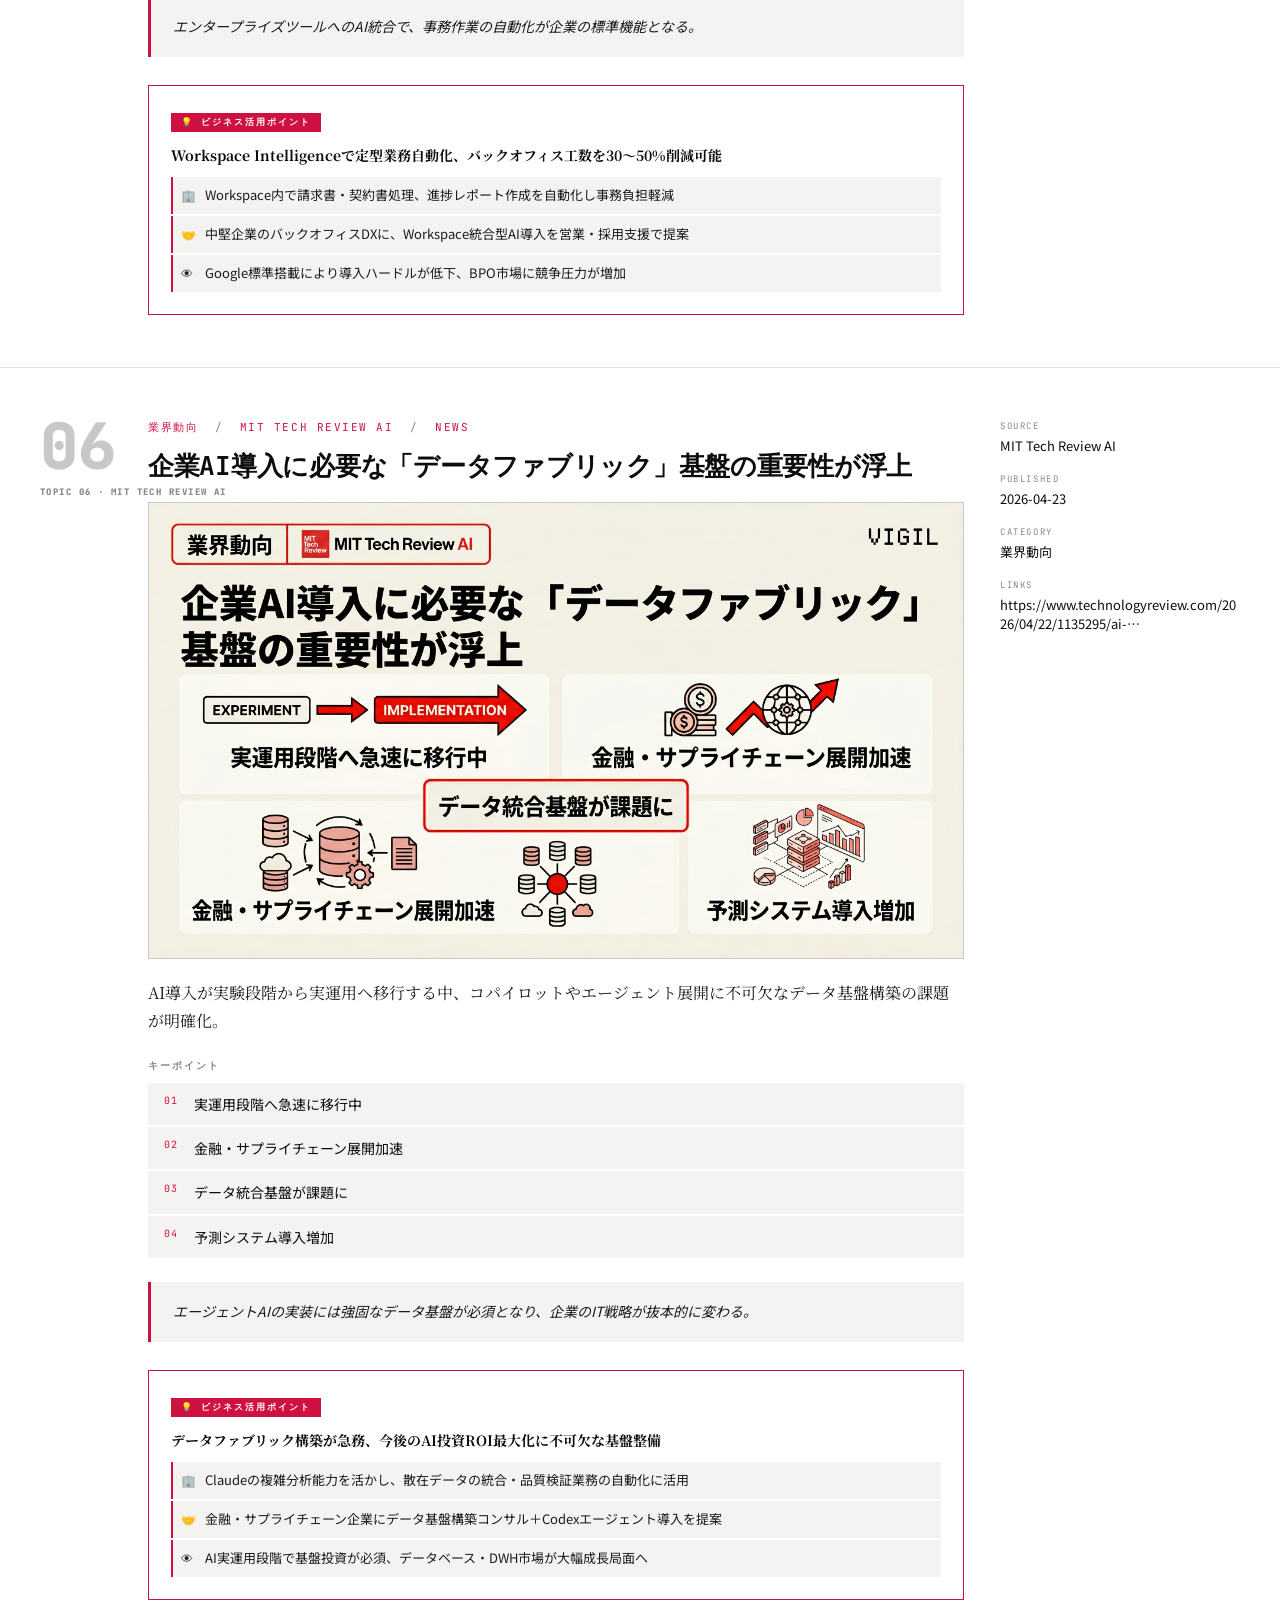
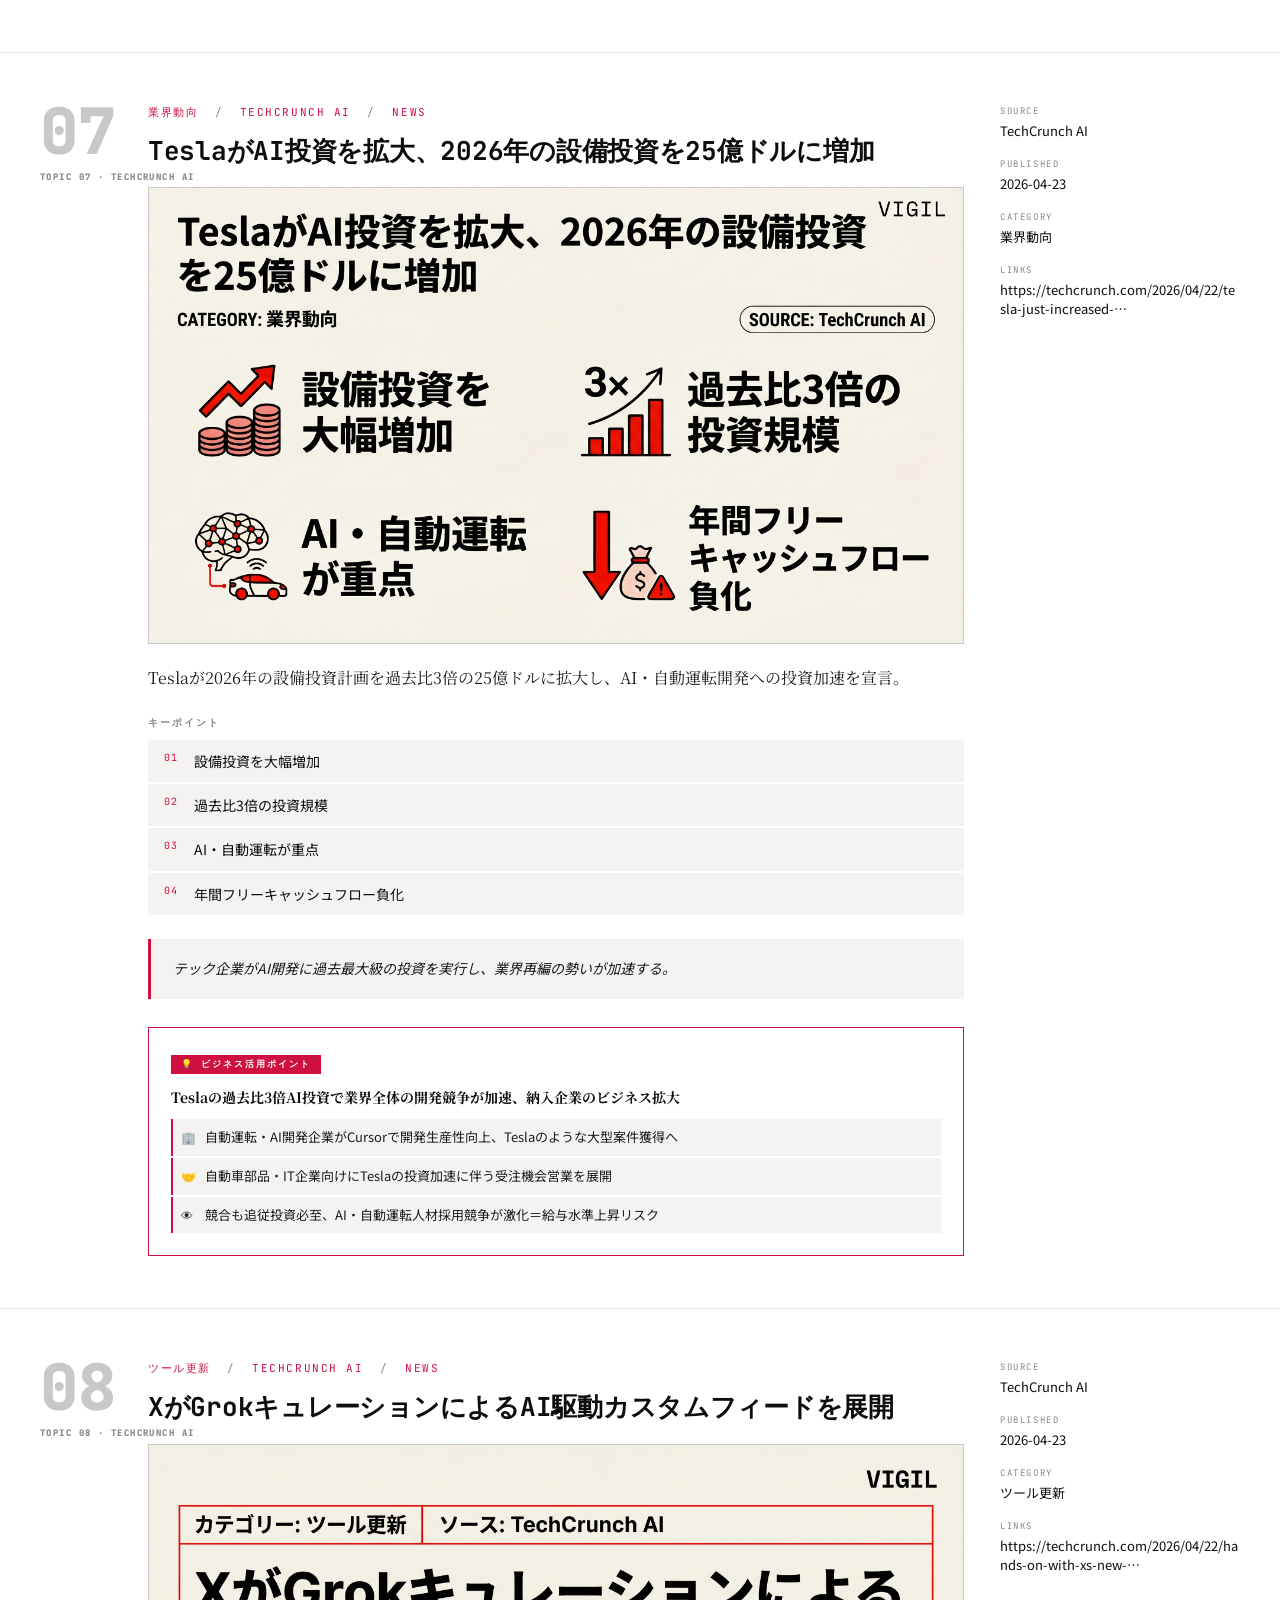
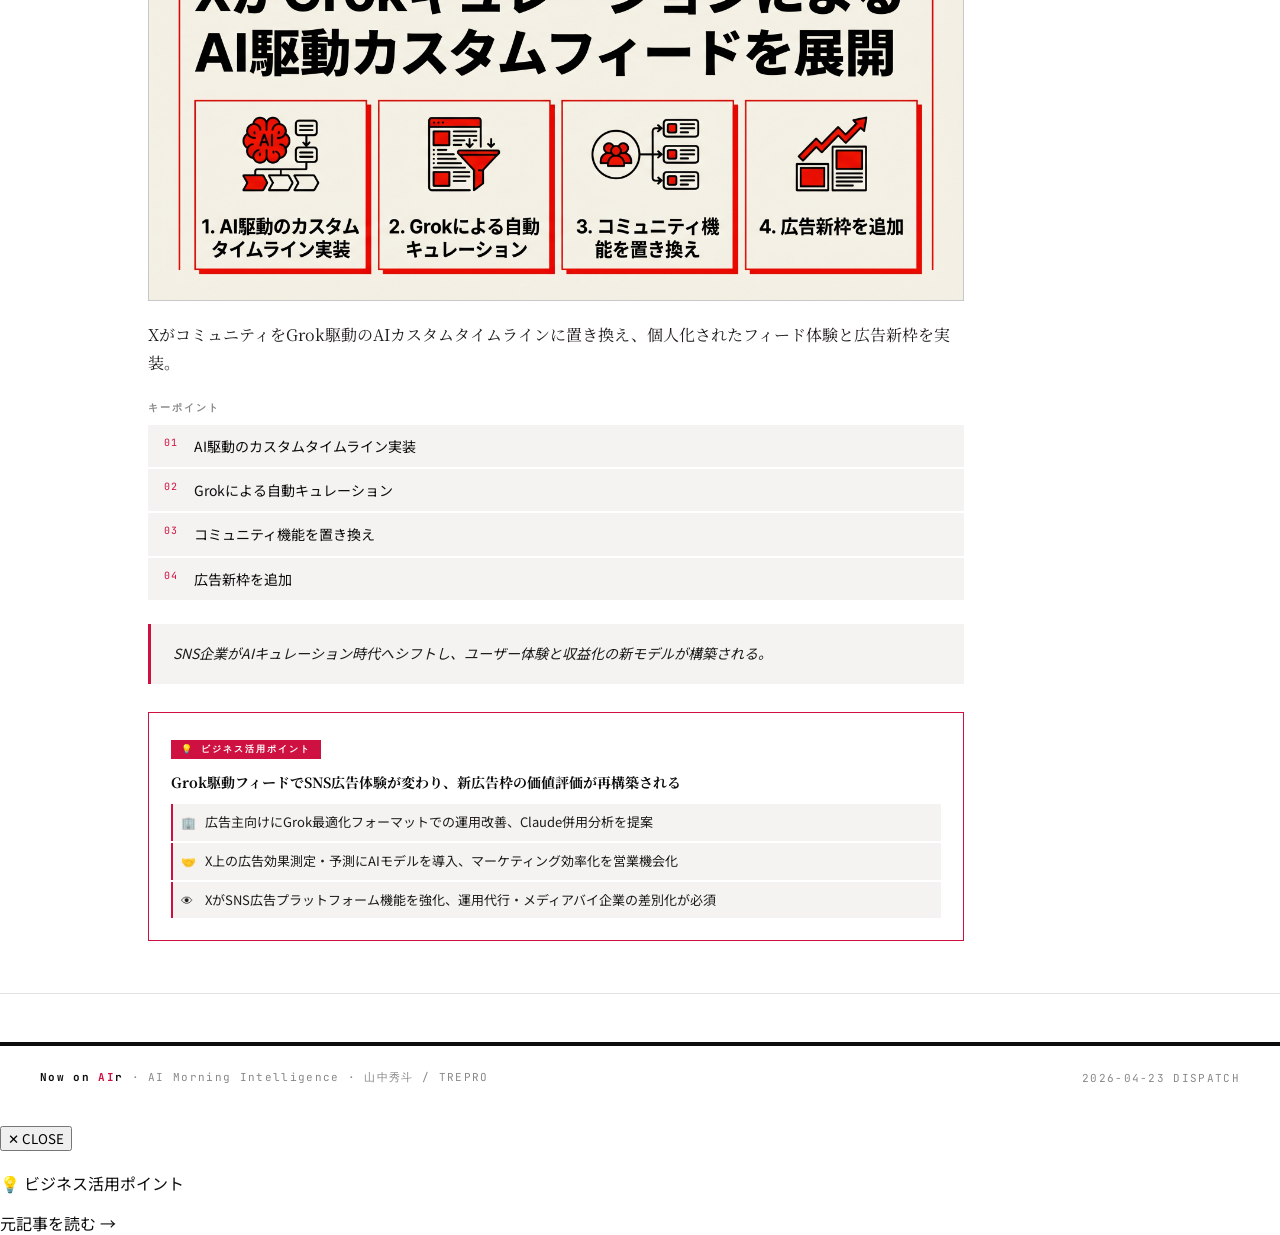
==== commit 03e3a111: "fix: modal shows Gemini image at top + full-width image gallery layout on homepage" ====
--- a/docs/news/2026-04-23/index.html
+++ b/docs/news/2026-04-23/index.html
@@ -460,6 +460,9 @@
       <span id="modal-cat"></span>
       <button id="modal-close">✕ CLOSE</button>
     </div>
+    <div id="modal-slide-wrap" style="display:none;margin:0;overflow:hidden;border-bottom:1px solid var(--rule-2);">
+      <img id="modal-slide-img" src="" alt="" style="width:100%;display:block;" />
+    </div>
     <div class="modal-body">
       <h2 id="modal-title"></h2>
       <p id="modal-lede"></p>
@@ -498,6 +501,14 @@
     document.getElementById('modal-src').textContent='SOURCE: '+(d.source||'');
     var linkEl=document.getElementById('modal-link');
     linkEl.href=d.link||'#';
+
+    /* Gemini slide image */
+    var slideWrap=document.getElementById('modal-slide-wrap');
+    var slideImg=document.getElementById('modal-slide-img');
+    if(d.slide){
+      slideImg.src=d.slide; slideImg.alt=d.title||'';
+      slideWrap.style.display='block';
+    } else { slideWrap.style.display='none'; slideImg.src=''; }
 
     /* keypoints */
     var kpEl=document.getElementById('modal-kp');
@@ -563,8 +574,8 @@
   document.getElementById('modal-close').addEventListener('click',closeModal);
   modal.addEventListener('click',function(e){if(e.target===modal)closeModal();});
 
-  /* tcard click → modal */
-  document.querySelectorAll('.tcard[data-title]').forEach(function(card){
+  /* card click → modal */
+  document.querySelectorAll('.img-card[data-title],.tcard[data-title]').forEach(function(card){
     card.addEventListener('click',function(e){
       if(e.target.tagName==='A')return;
       openModal(card);
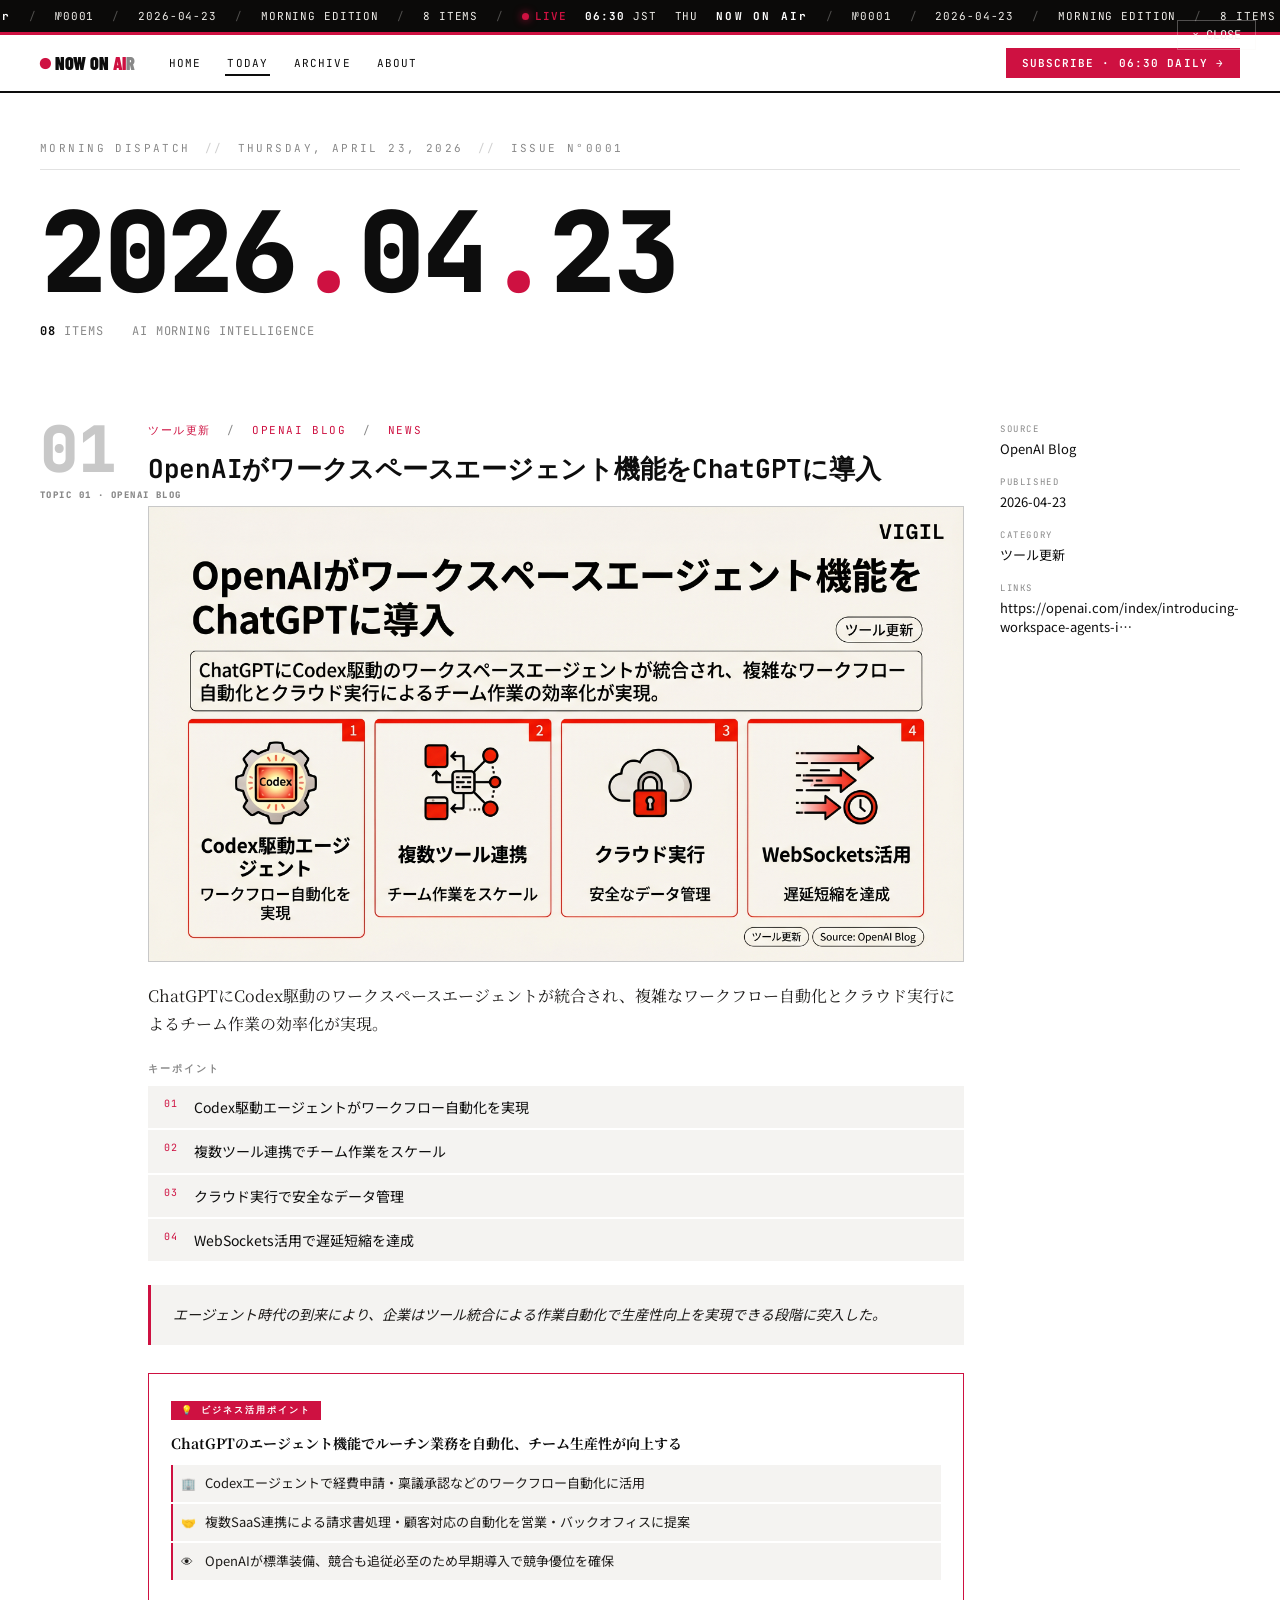
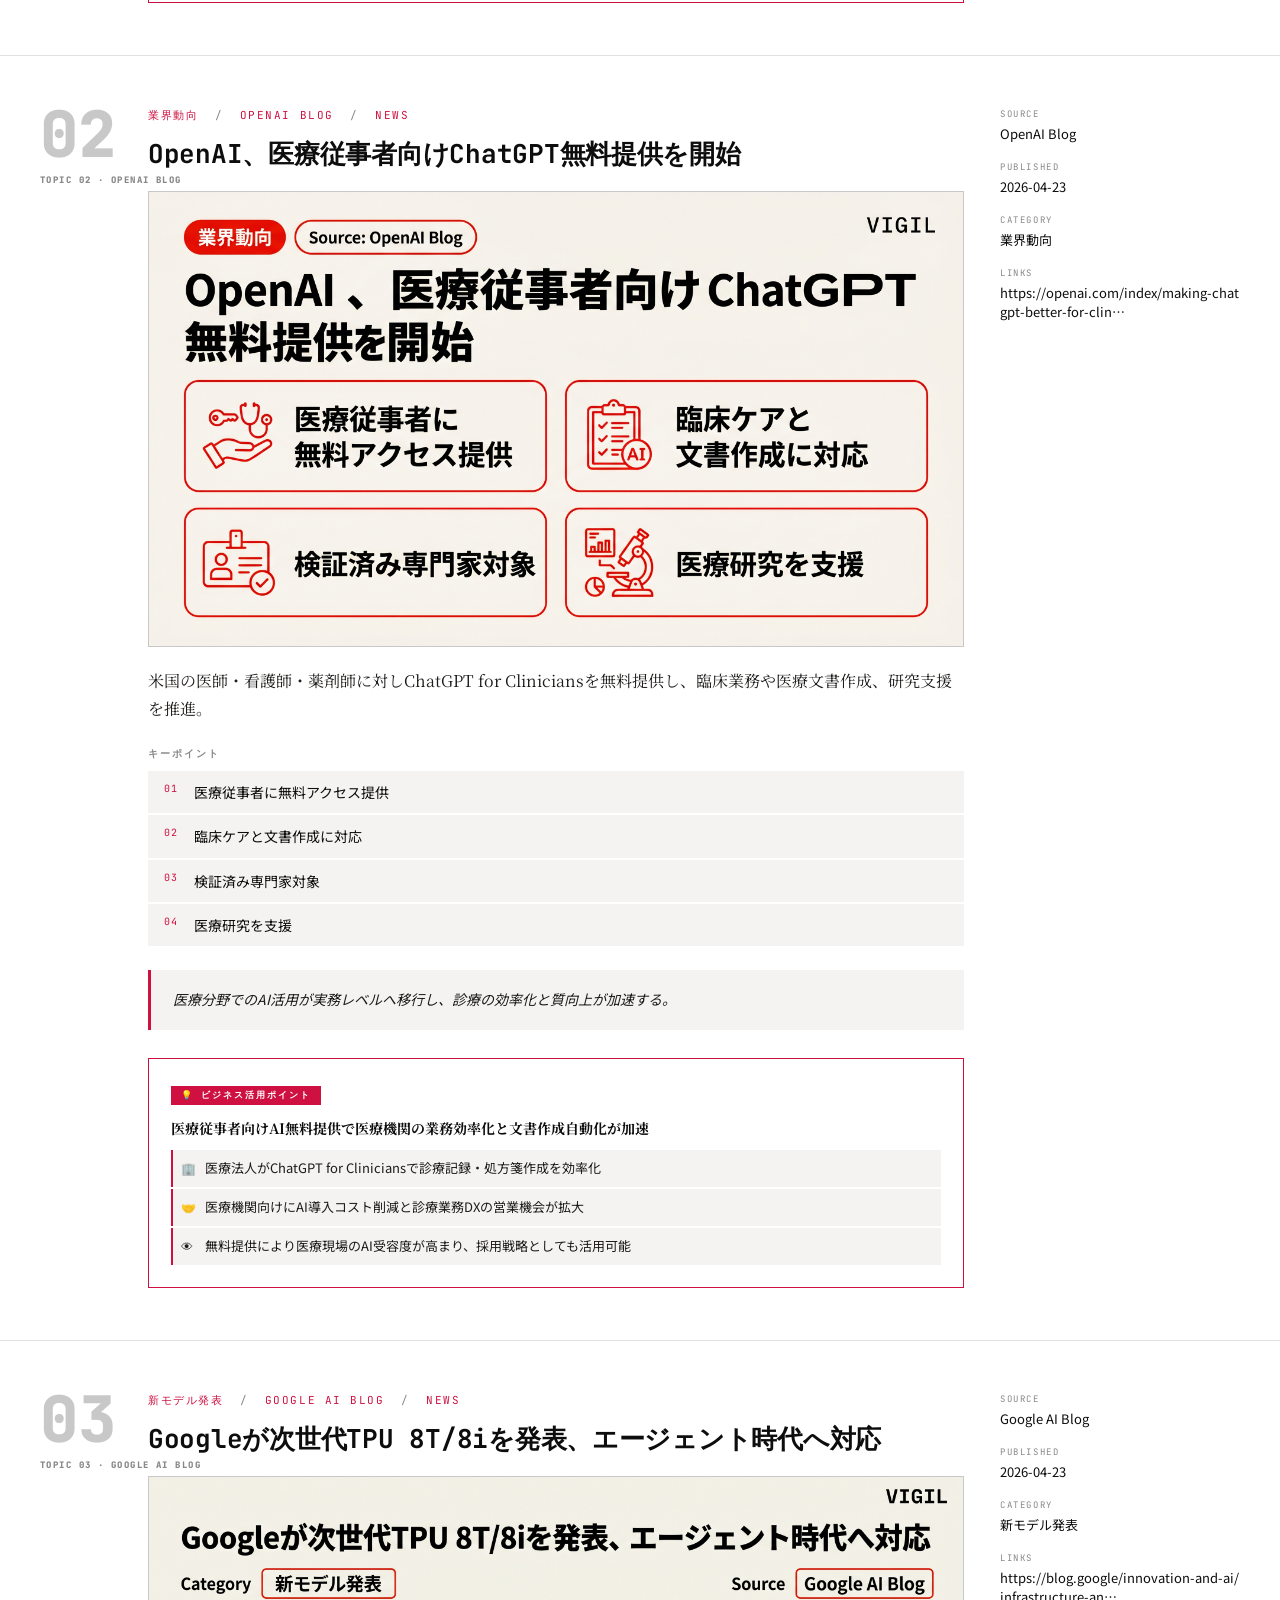
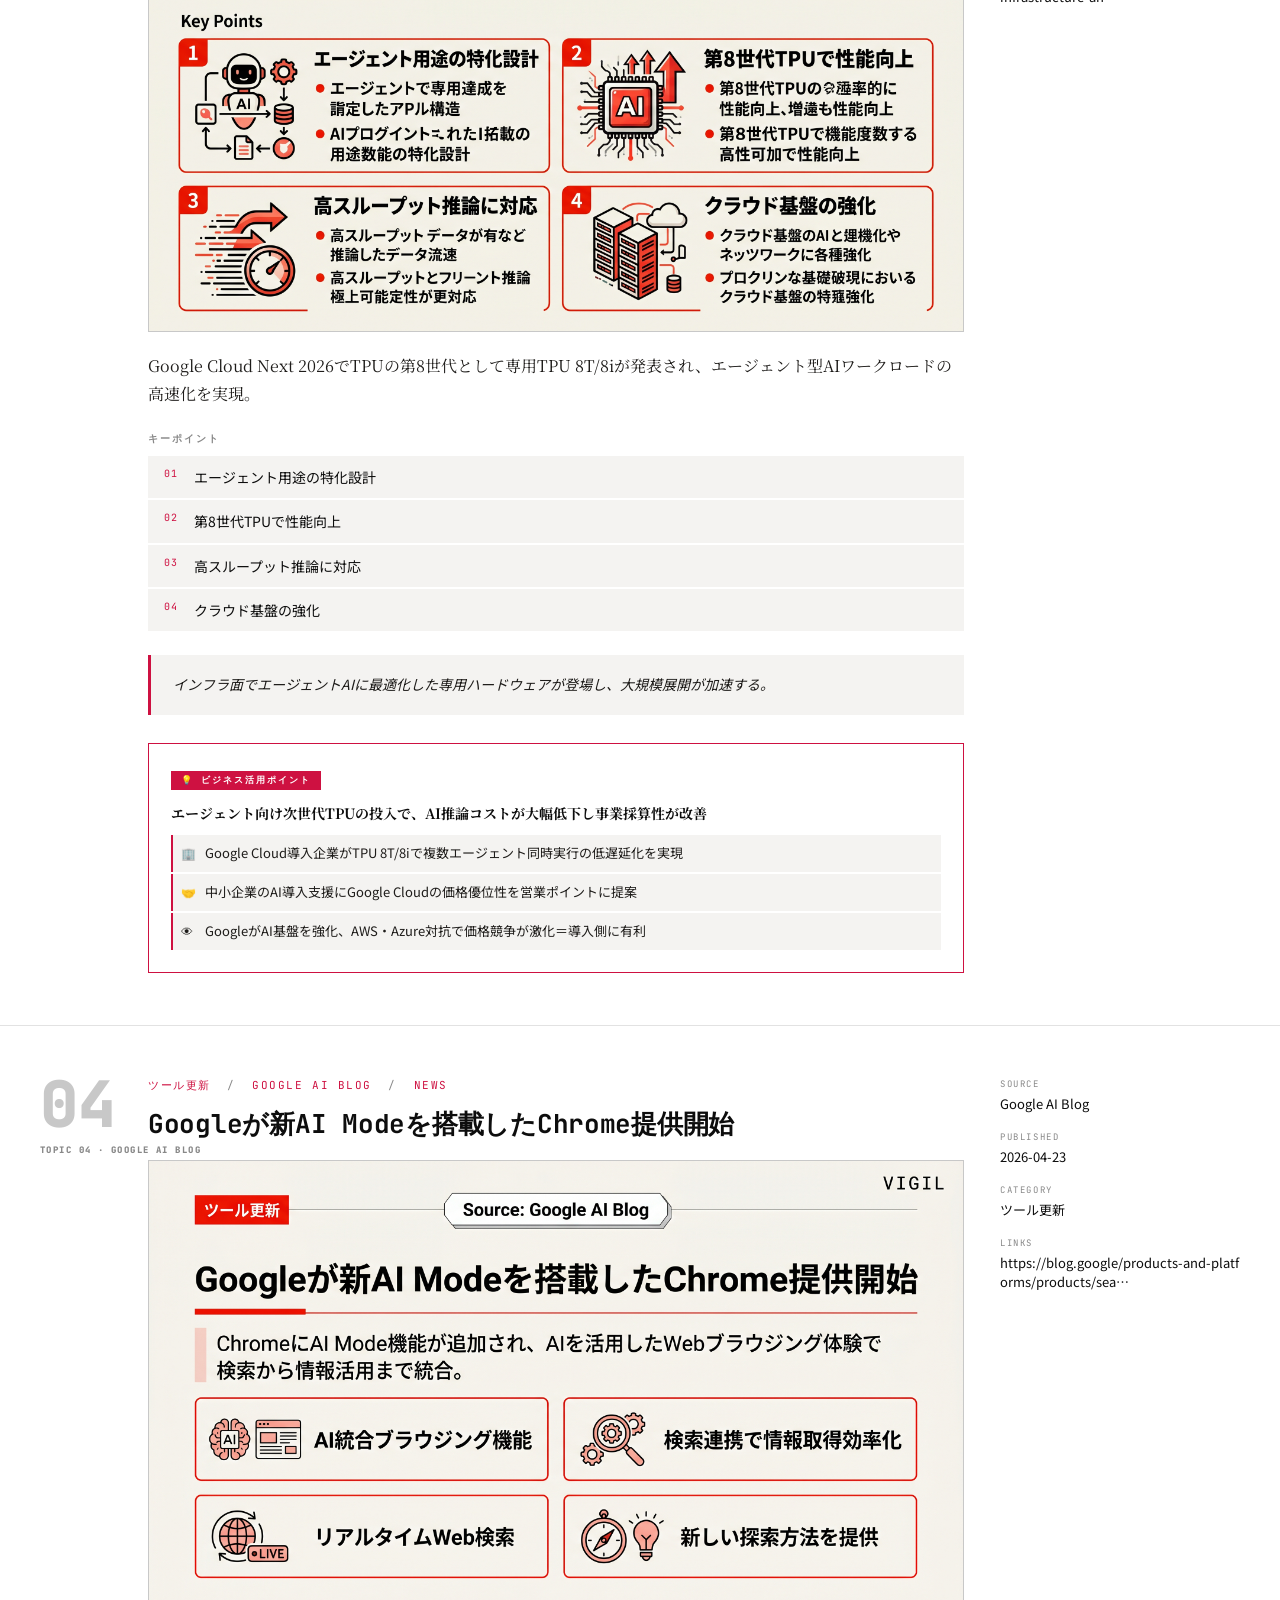
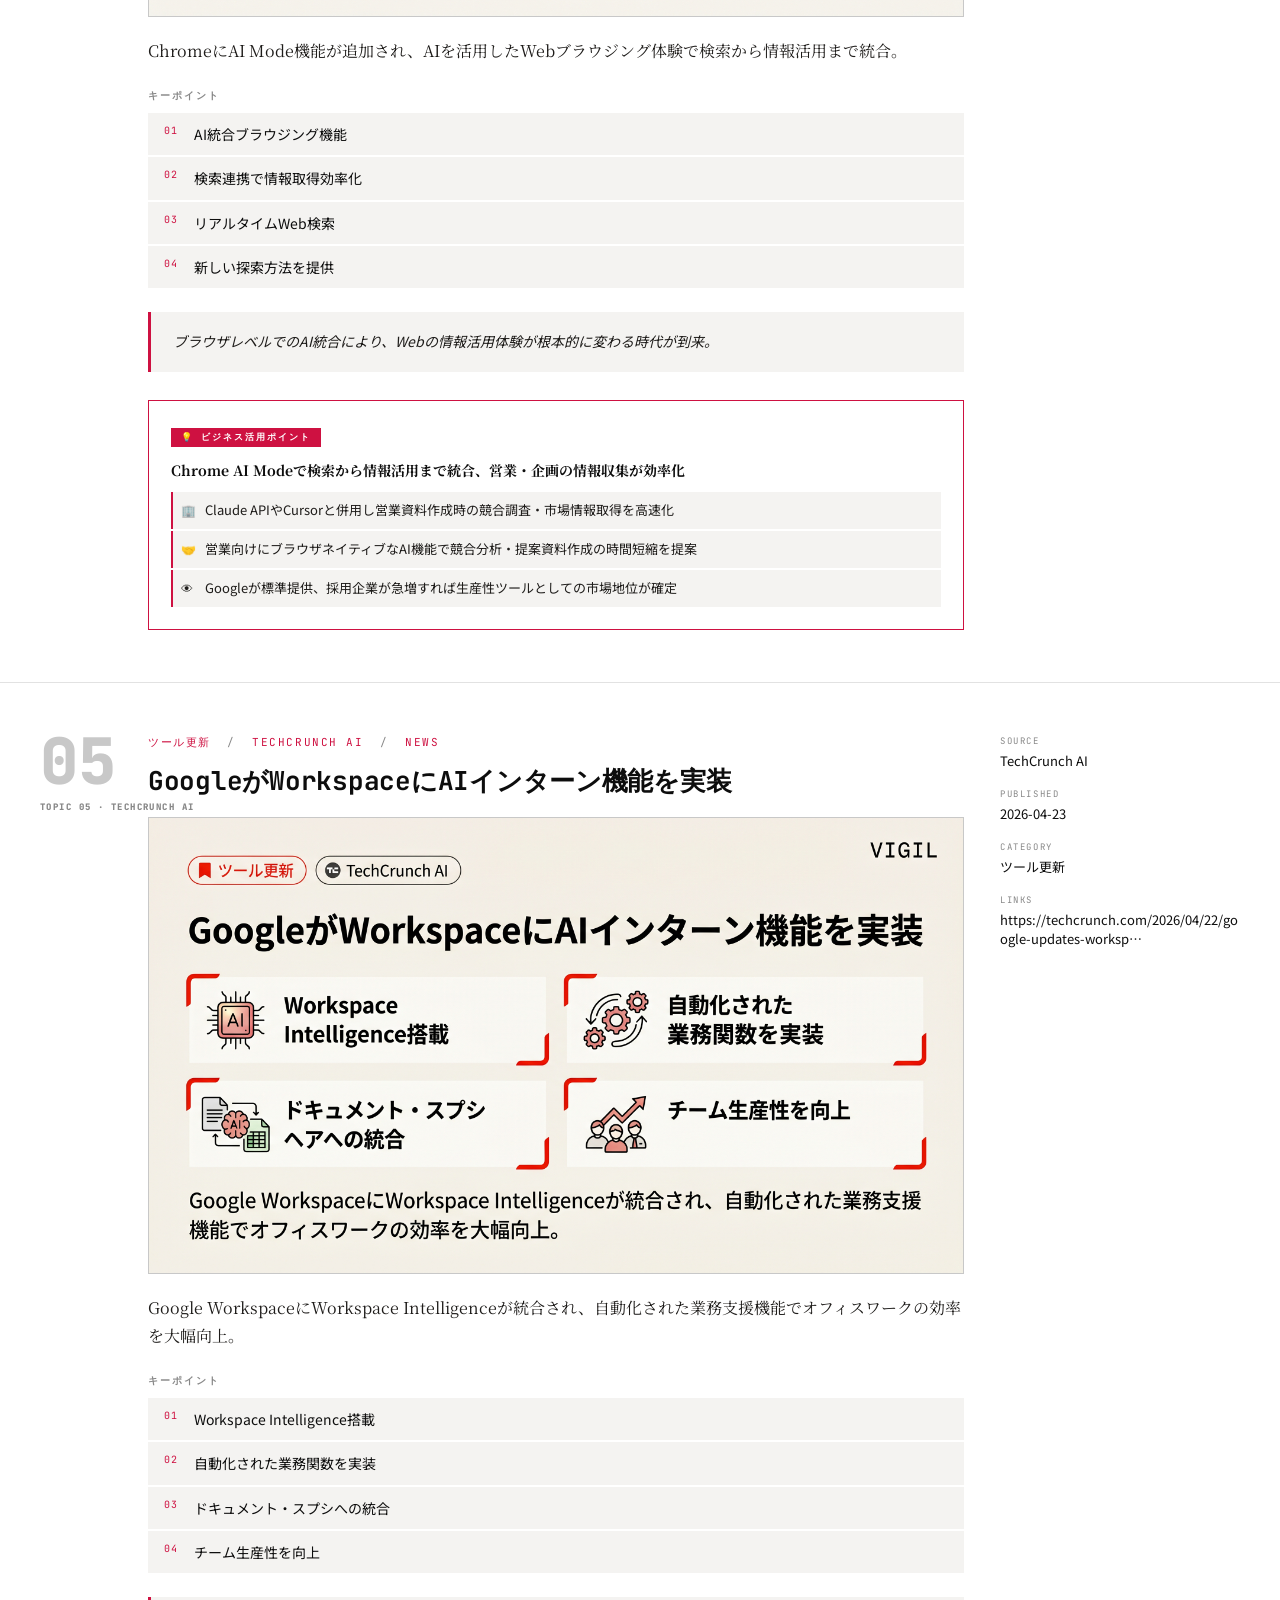
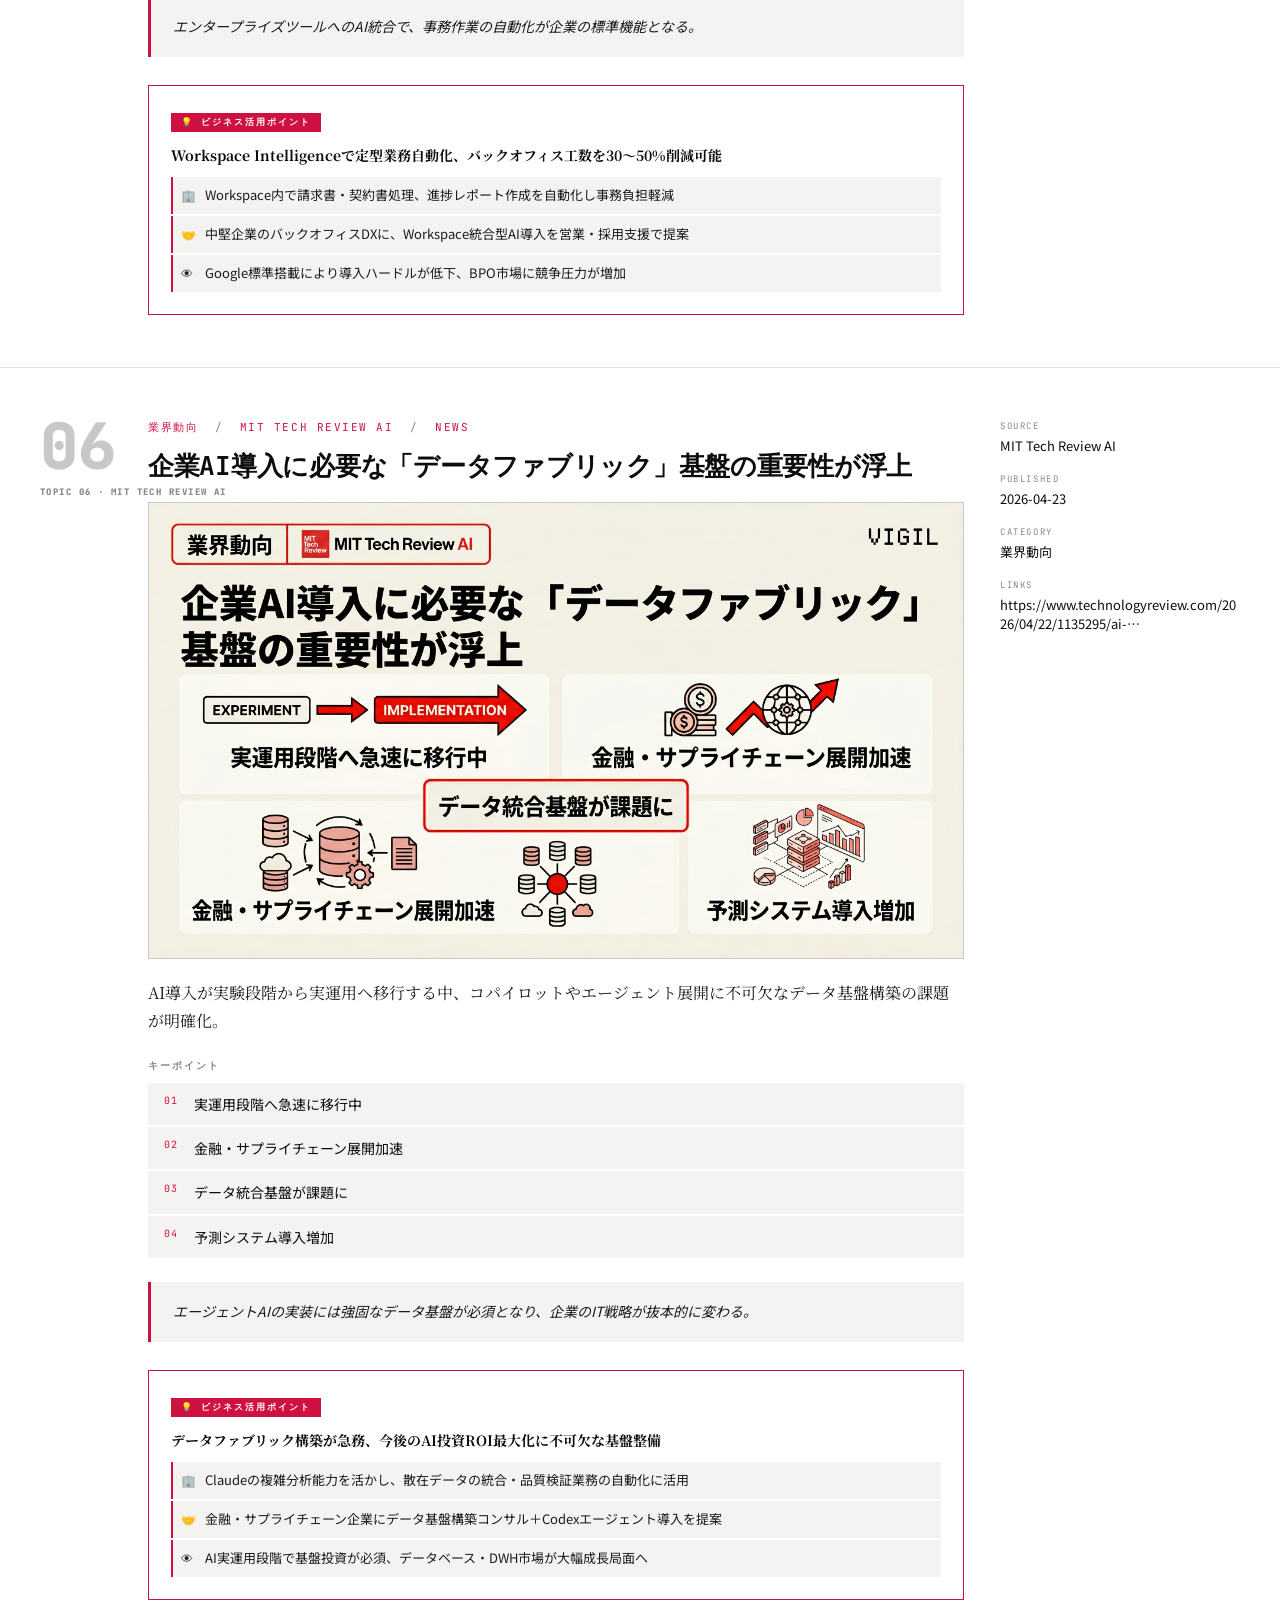
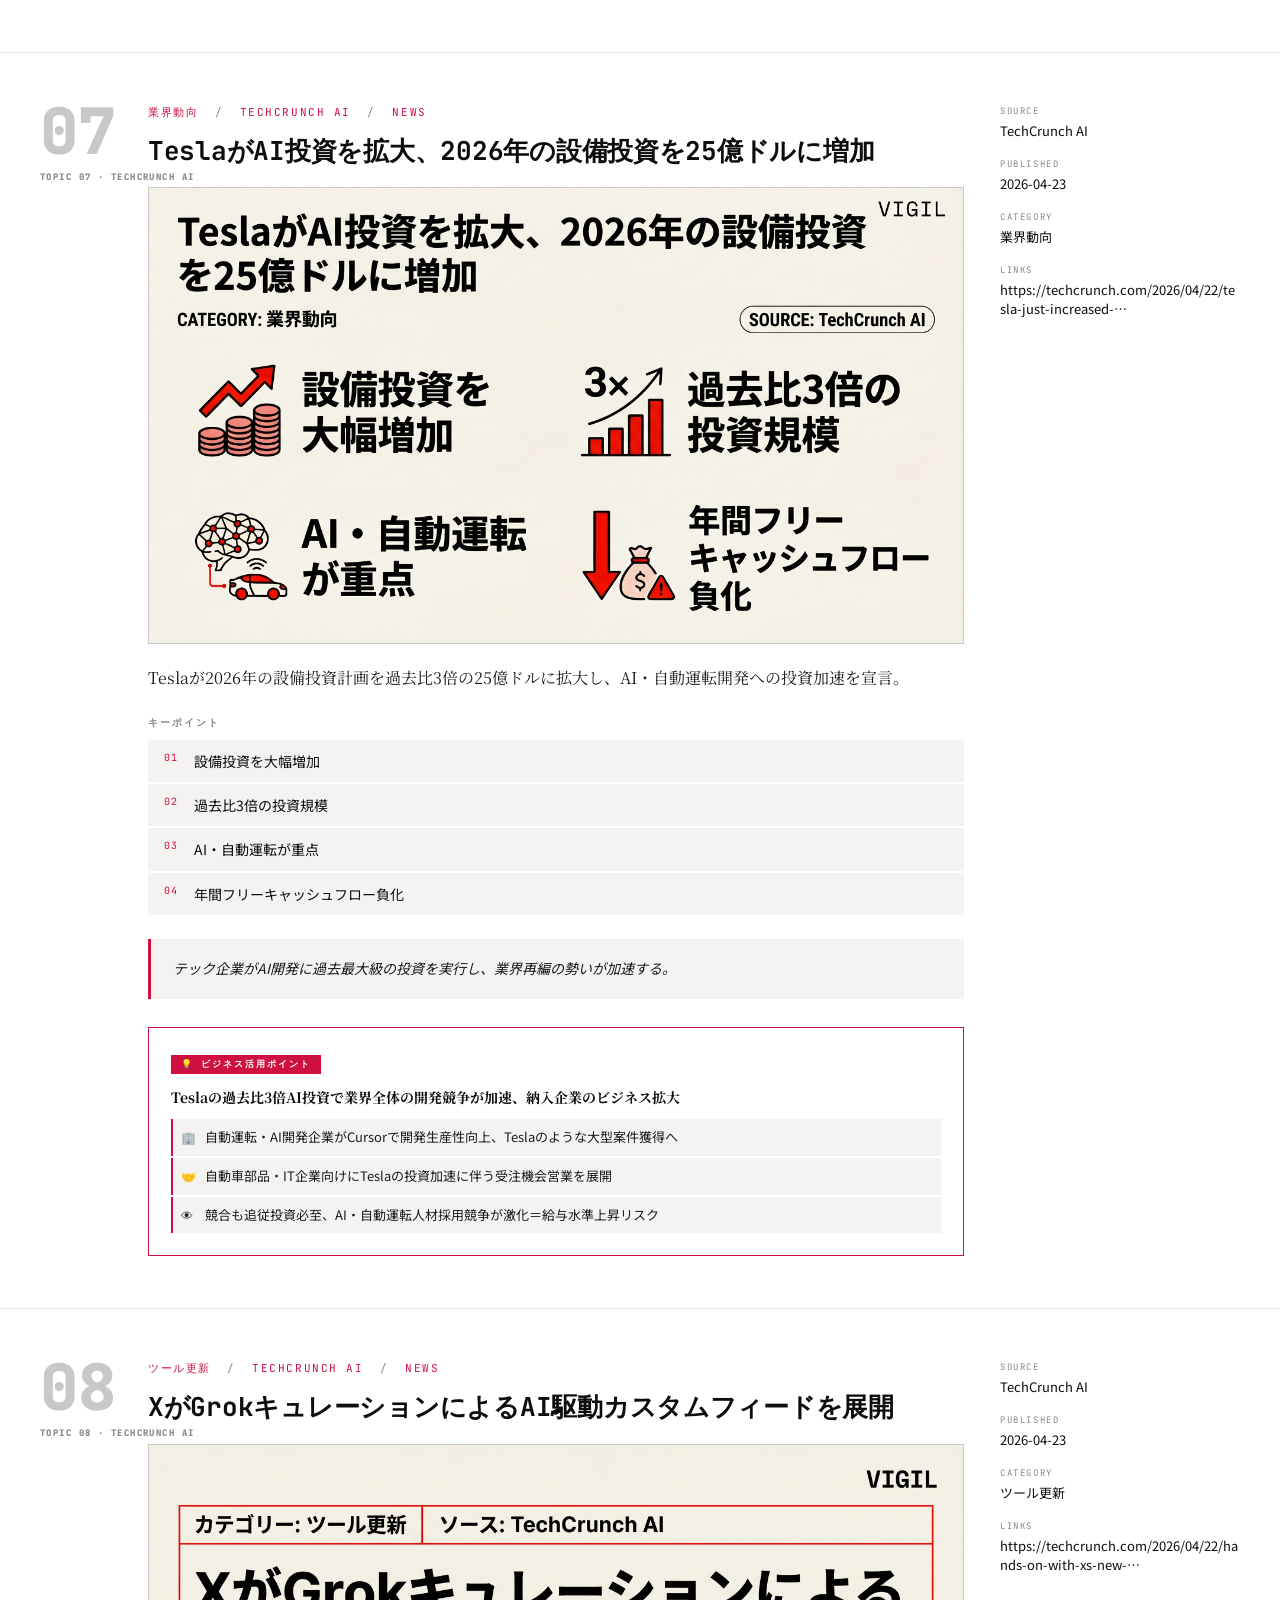
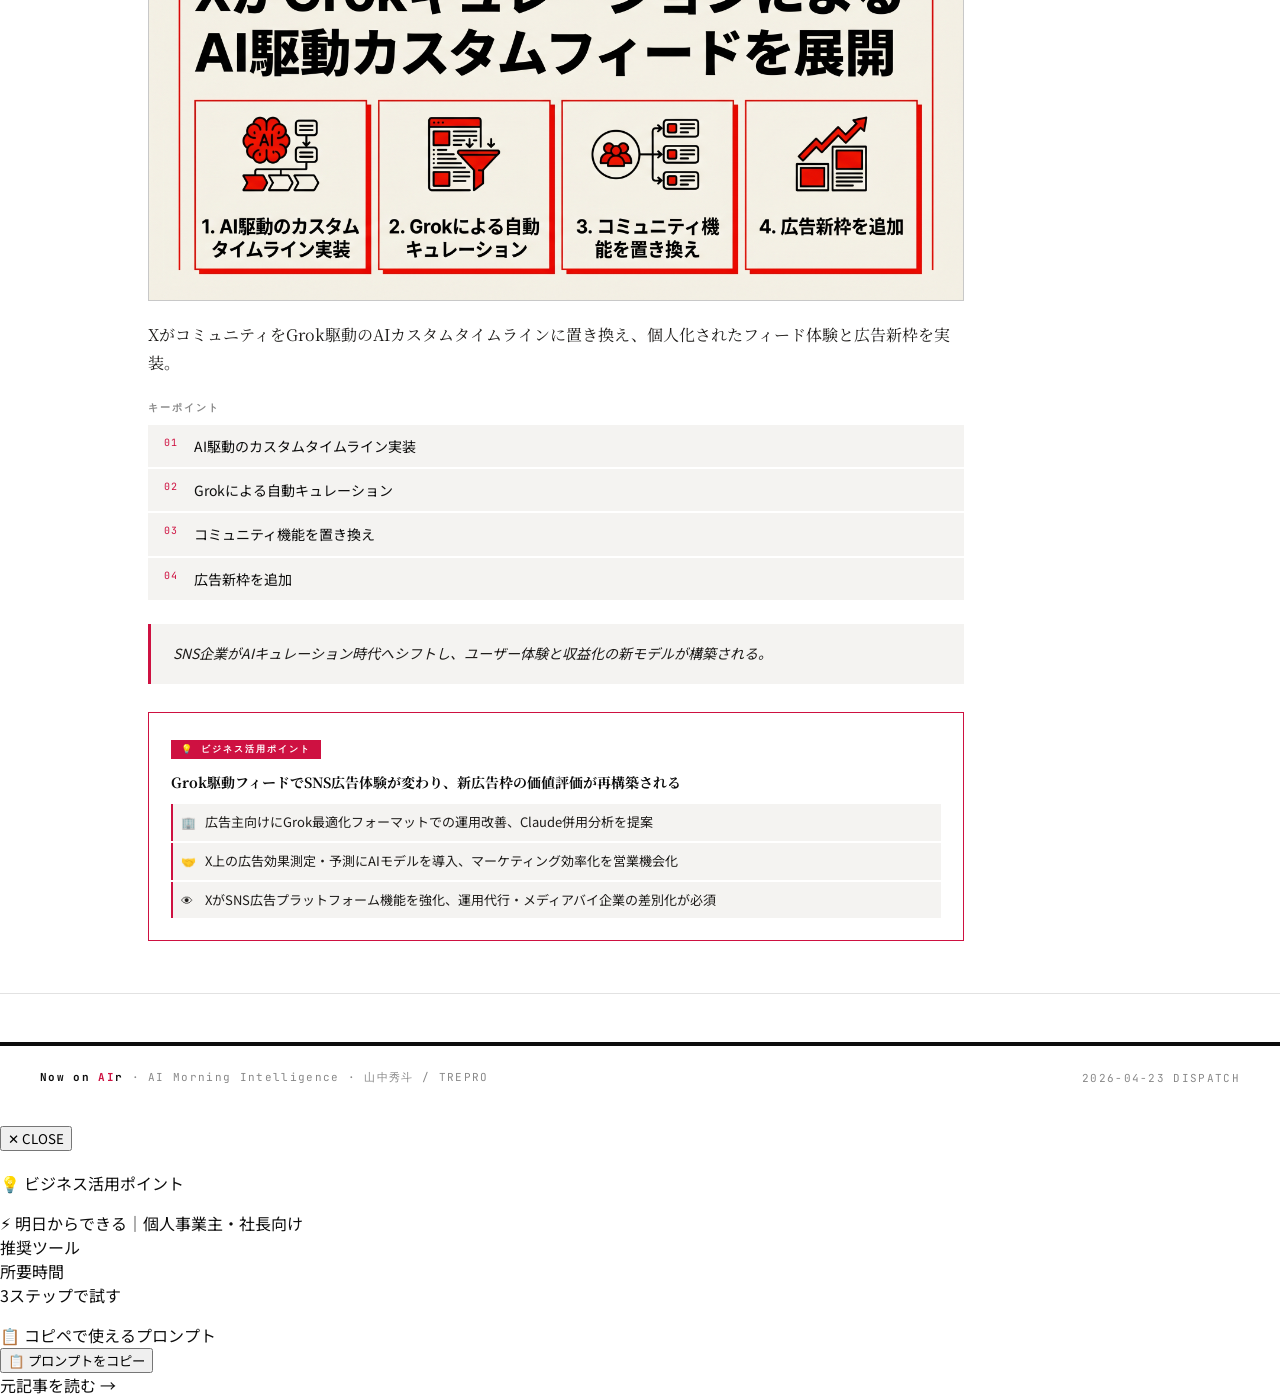
==== commit 0b144973: "feat: quickstart block — 明日からできる3ステップ＋プロンプト＋ツール＋コスト＋ROI（個人事業主向け）" ====
--- a/docs/news/2026-04-23/index.html
+++ b/docs/news/2026-04-23/index.html
@@ -473,6 +473,24 @@
         <div class="bizapp-summary" id="modal-bizapp-summary"></div>
         <ul class="bizapp-actions" id="modal-bizapp-actions"></ul>
       </div>
+      <div id="modal-quickstart">
+        <div class="qs-head">⚡ 明日からできる｜個人事業主・社長向け</div>
+        <div class="qs-headline" id="qs-headline"></div>
+        <div class="qs-meta">
+          <div class="qs-tool"><span class="qs-label">推奨ツール</span> <a id="qs-tool-link" href="#" target="_blank" rel="noopener"></a> <span id="qs-cost" class="qs-cost"></span></div>
+          <div class="qs-time"><span class="qs-label">所要時間</span> <span id="qs-time"></span></div>
+        </div>
+        <div class="qs-steps-wrap">
+          <div class="qs-section-label">3ステップで試す</div>
+          <ol class="qs-steps" id="qs-steps"></ol>
+        </div>
+        <div class="qs-prompt-wrap">
+          <div class="qs-section-label">📋 コピペで使えるプロンプト</div>
+          <div class="qs-prompt" id="qs-prompt"></div>
+          <button class="qs-copy-btn" id="qs-copy-btn">📋 プロンプトをコピー</button>
+        </div>
+        <div class="qs-roi" id="qs-roi"></div>
+      </div>
       <div class="modal-foot">
         <span id="modal-src"></span>
         <a id="modal-link" href="#" target="_blank" rel="noopener">元記事を読む →</a>
@@ -555,6 +573,38 @@
       } else { bizEl.style.display='none'; }
     }catch(e){ bizEl.style.display='none'; }
 
+    /* quickstart */
+    var qsEl=document.getElementById('modal-quickstart');
+    try{
+      var qs=JSON.parse(d.quickstart||'null');
+      if(qs&&qs.headline){
+        document.getElementById('qs-headline').textContent=qs.headline;
+        var toolLink=document.getElementById('qs-tool-link');
+        toolLink.textContent=(qs.tool&&qs.tool.name)||'';
+        toolLink.href=(qs.tool&&qs.tool.url)||'#';
+        document.getElementById('qs-cost').textContent=(qs.tool&&qs.tool.cost)?'· '+qs.tool.cost:'';
+        document.getElementById('qs-time').textContent=qs.time||'';
+        var stepsEl=document.getElementById('qs-steps');
+        stepsEl.innerHTML='';
+        (qs.steps||[]).forEach(function(step){
+          var li=document.createElement('li');
+          li.textContent=step;
+          stepsEl.appendChild(li);
+        });
+        var promptEl=document.getElementById('qs-prompt');
+        promptEl.textContent=qs.prompt||'';
+        var copyBtn=document.getElementById('qs-copy-btn');
+        copyBtn.onclick=function(){
+          navigator.clipboard.writeText(qs.prompt||'').then(function(){
+            copyBtn.textContent='✓ コピー完了';
+            setTimeout(function(){copyBtn.textContent='📋 プロンプトをコピー';},1800);
+          });
+        };
+        document.getElementById('qs-roi').textContent=qs.roi?'💰 想定効果：'+qs.roi:'';
+        qsEl.style.display='block';
+      } else { qsEl.style.display='none'; }
+    }catch(e){ qsEl.style.display='none'; }
+
     modal.style.display='flex';
     modal.style.pointerEvents='auto';
     requestAnimationFrame(function(){
